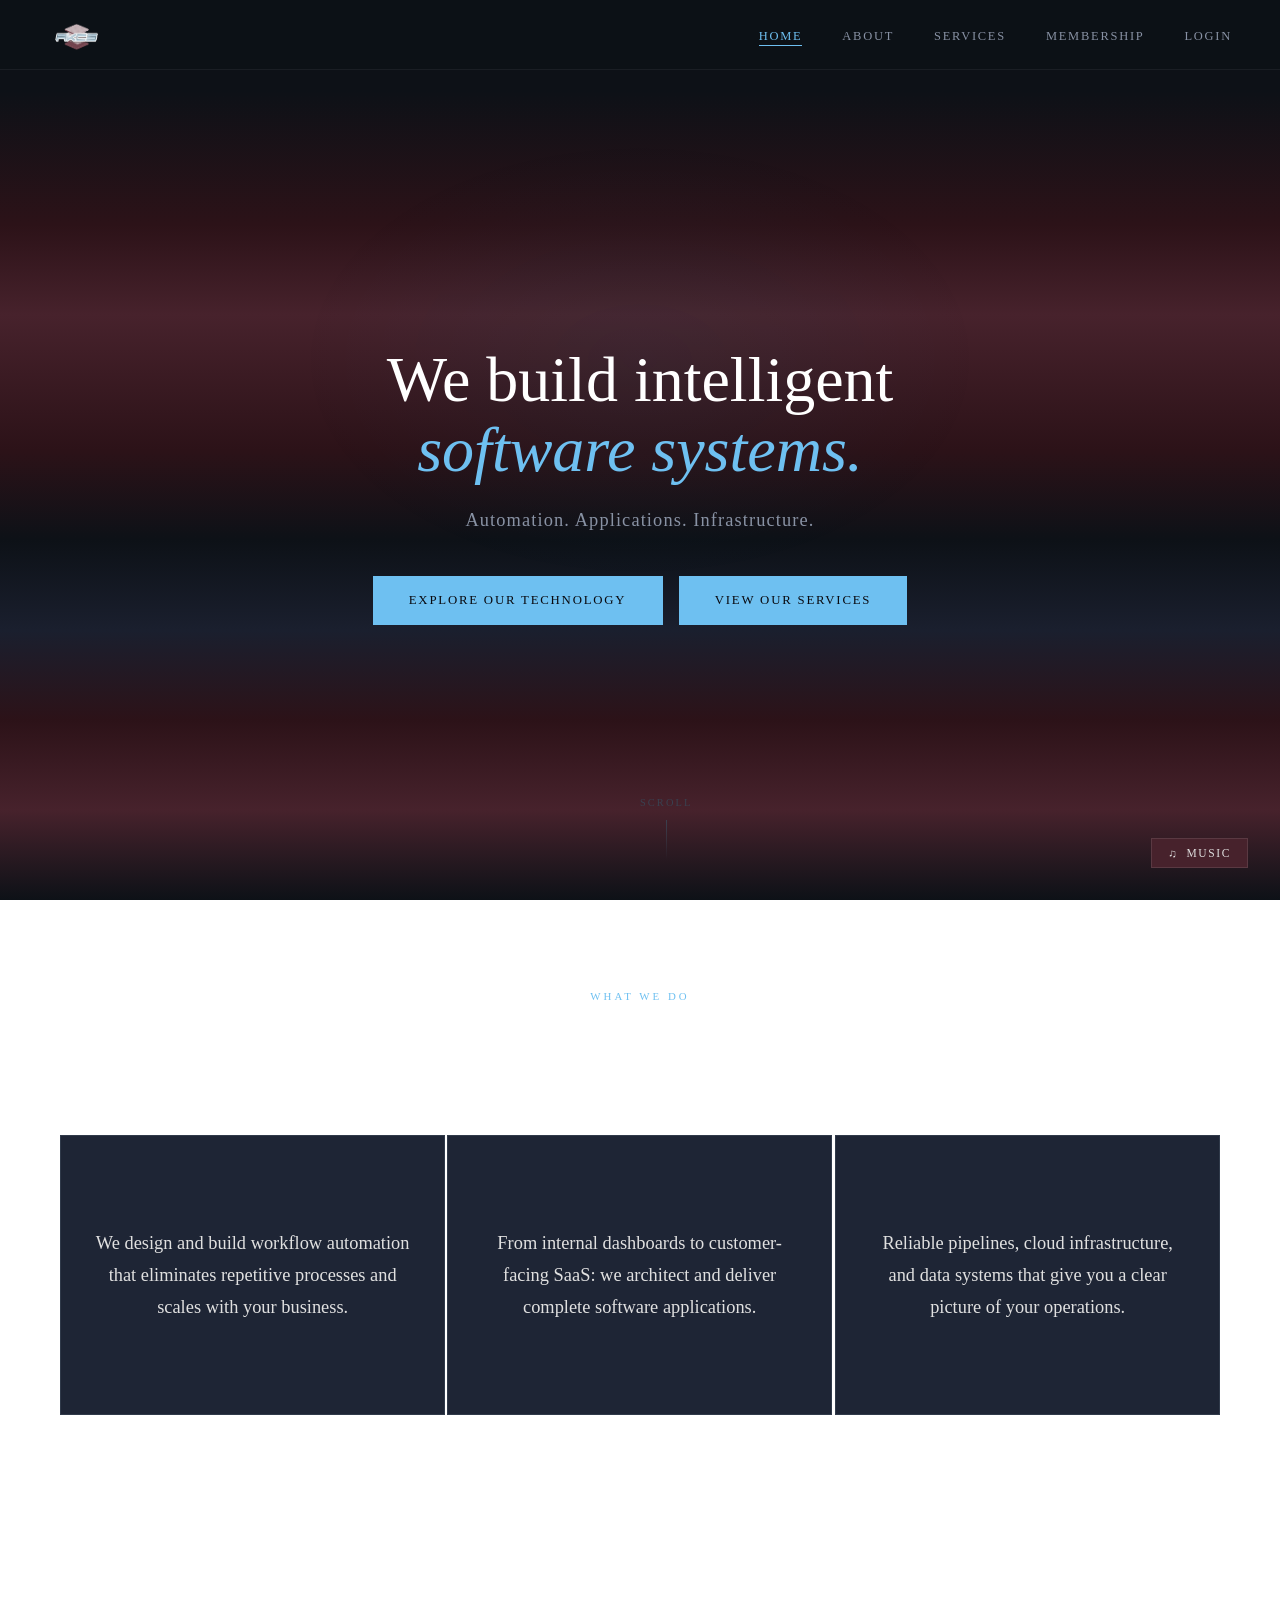
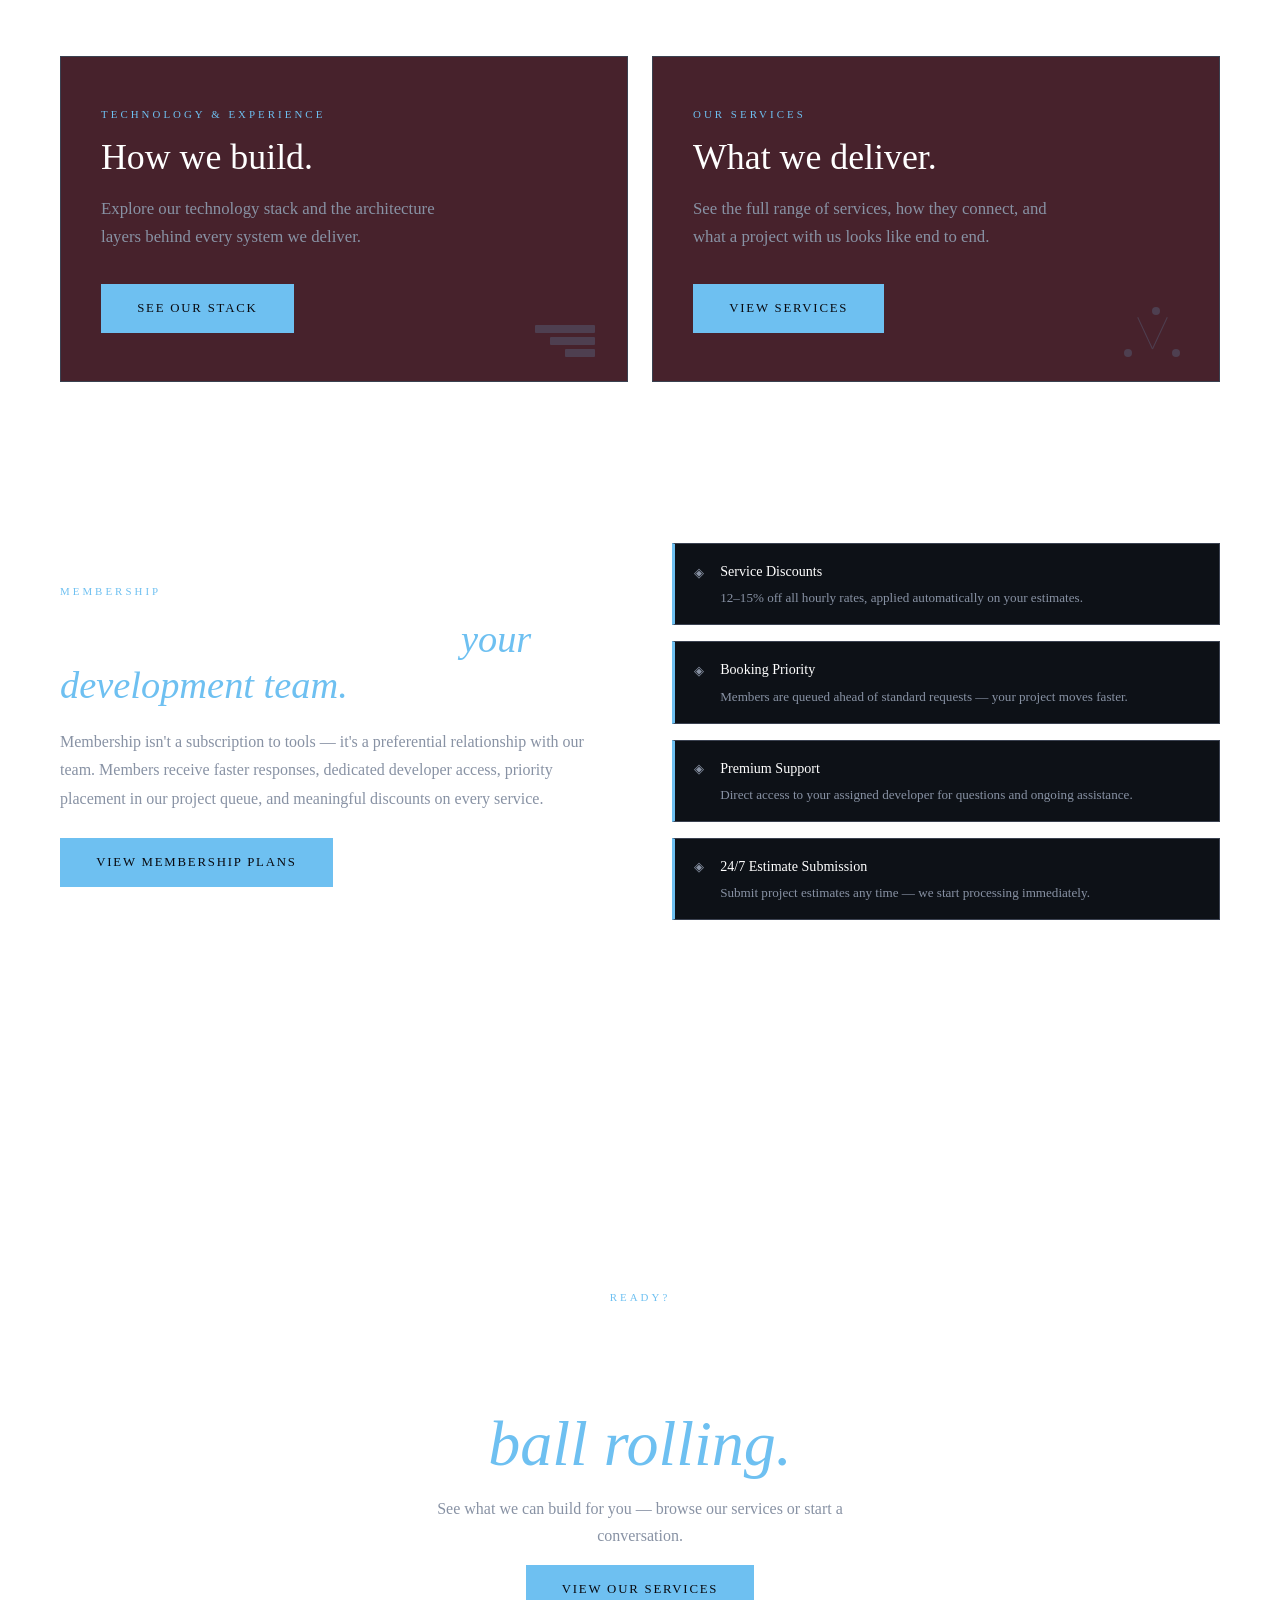
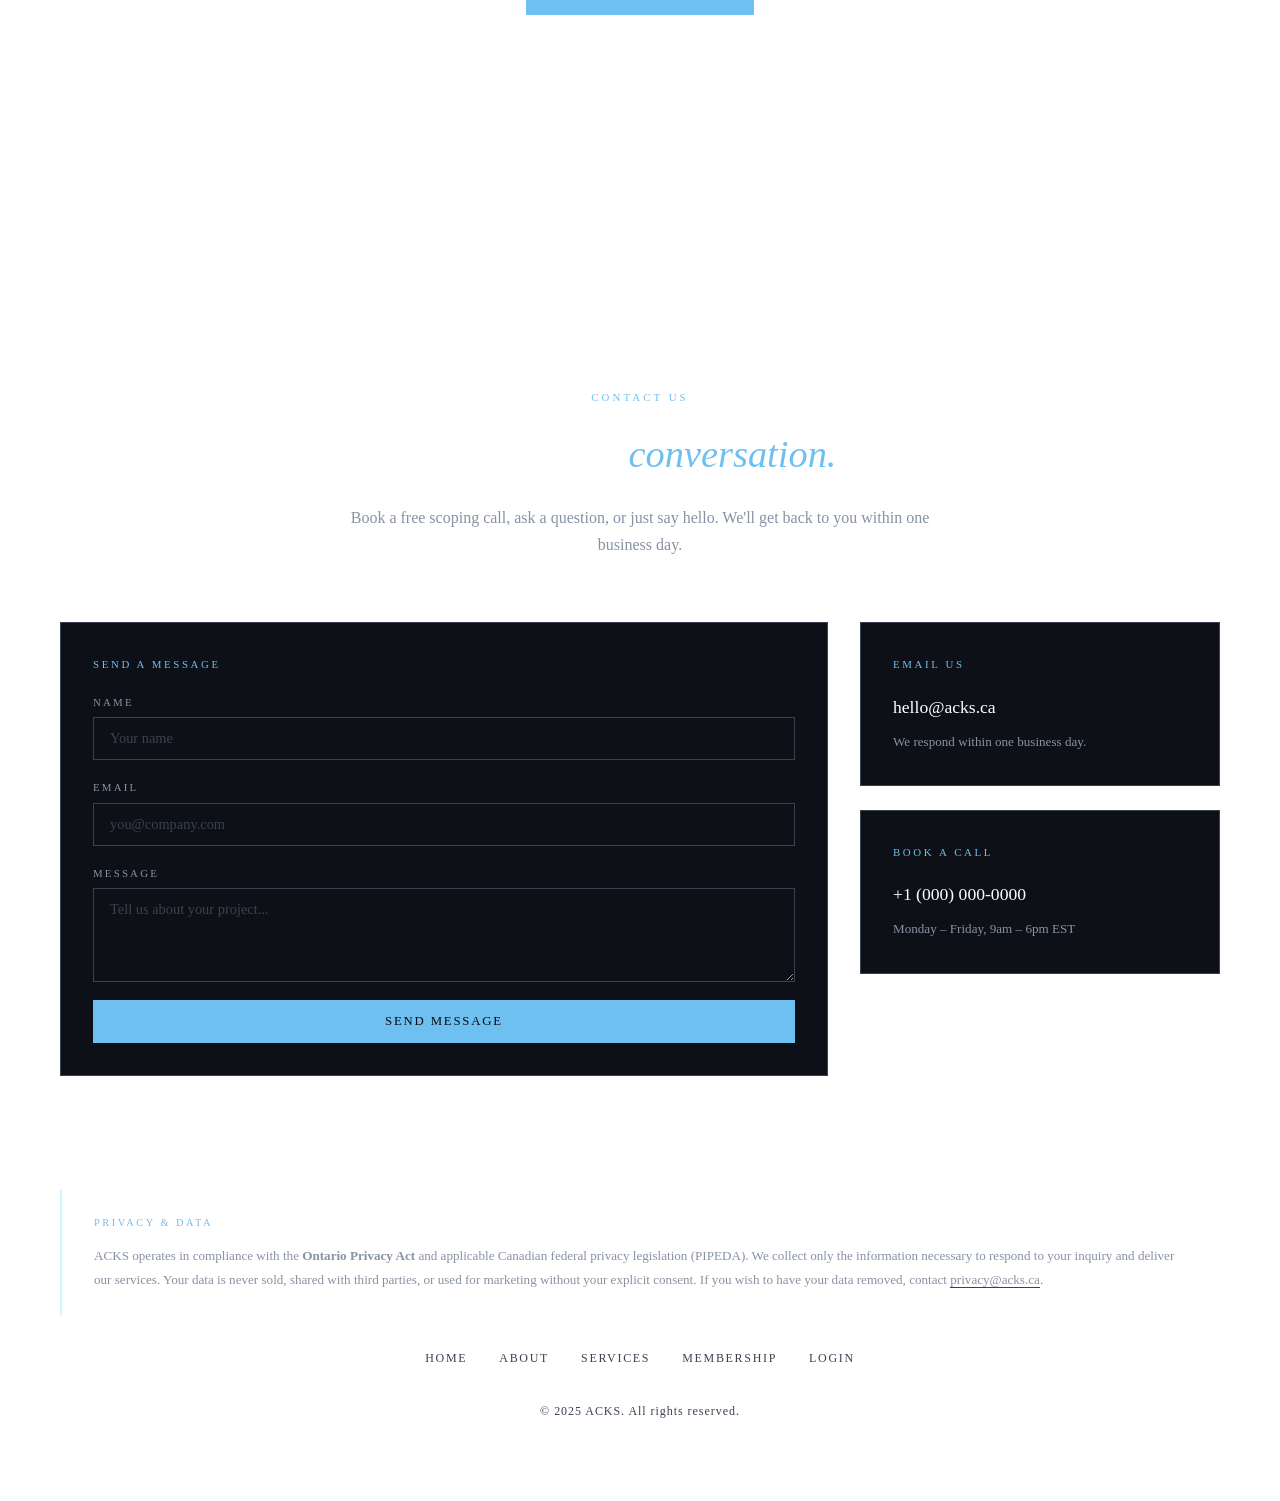
==== index.html @ 3d016848 "Update index.html" ====
<!DOCTYPE html>
<html lang="en">
<head>
  <meta charset="UTF-8" />
  <meta name="viewport" content="width=device-width, initial-scale=1.0" />
  <title>ACKS — Intelligent Software Systems</title>
  <link rel="stylesheet" href="css/main.css" />
  <link rel="stylesheet" href="css/animation.css" />
  <link rel="stylesheet" href="css/responsive.css" />
  <style>
  body.page-home {
    background: 
      linear-gradient(180deg, 
        #0d1117 0%, 
        #0d1117 10%,
        #2c1218 25%,
        #47222c 35%,
        #2c1218 50%,
        #0d1117 60%,
        #1a1f2e 70%,
        #2c1218 80%,
        #47222c 90%,
        #0d1117 100%
      );
    background-attachment: fixed;
  }

  body.page-home #hero,
  body.page-home #value-statement,
  body.page-home #gateway,
  body.page-home #membership-home,
  body.page-home #lastPanel,
  body.page-home footer#contact {
    background: transparent !important;
  }
</style>
</head>
<body class="page-home">

  <nav id="navbar">
    <a href="index.html" class="nav-logo">
      <img src="akcslogo.png" alt="ACKS logo" class="nav-logo-img" />
    </a>
    <ul class="nav-links">
      <li><a href="index.html" class="active">Home</a></li>
      <li><a href="about.html">About</a></li>
      <li><a href="services.html">Services</a></li>
      <li><a href="membership.html">Membership</a></li>
      <li><a href="login.html">Login</a></li>
    </ul>
    <button class="nav-toggle" aria-label="Toggle navigation">
      <span></span><span></span><span></span>
    </button>
  </nav>

  <!-- SCROLL NAV -->
  <nav id="scroll-nav" aria-hidden="true">
    <div class="snav-line"><div class="snav-progress"></div></div>
    <div class="snav-node" data-idx="0"><div class="snav-glow"></div><div class="snav-circle"></div></div>
    <div class="snav-node" data-idx="1"><div class="snav-glow"></div><div class="snav-circle"></div></div>
    <div class="snav-node" data-idx="2"><div class="snav-glow"></div><div class="snav-circle"></div></div>
    <div class="snav-node" data-idx="3"><div class="snav-glow"></div><div class="snav-circle"></div></div>
  </nav>

  <!-- HERO -->
  <section id="hero">
    <div class="hero-content">
      <h1>We build intelligent<br><span class="highlight">software systems.</span></h1>
      <p class="hero-sub">Automation. Applications. Infrastructure.</p>
      <div class="hero-buttons">
        <a href="about.html" class="btn">Explore Our Technology</a>
        <a href="services.html" class="btn btn-outline">View Our Services</a>
      </div>
    </div>

    <div class="scroll-cue" aria-hidden="true">
      <span>Scroll</span>
      <div class="scroll-cue-line"></div>
    </div>
  </section>

  <!-- VALUE STATEMENT (flip cards) -->
  <section id="value-statement">
    <div class="section-header fade-in">
      <span class="section-label">What We Do</span>
      <h2>End-to-end systems, built to last.</h2>
    </div>
    <div class="value-grid">

      <div class="value-block fade-in delay-1 flip-card">
        <div class="flip-inner">
          <div class="flip-front">
            <div class="value-icon" aria-hidden="true">
              <svg viewBox="0 0 40 40" fill="none" xmlns="http://www.w3.org/2000/svg">
                <circle cx="20" cy="20" r="6" stroke="currentColor" stroke-width="1.5"/>
                <path d="M20 4v4M20 32v4M4 20h4M32 20h4M7.5 7.5l2.8 2.8M29.7 29.7l2.8 2.8M7.5 32.5l2.8-2.8M29.7 10.3l2.8-2.8" stroke="currentColor" stroke-width="1.5" stroke-linecap="round"/>
              </svg>
            </div>
            <h3>Automation Systems</h3>
          </div>
          <div class="flip-back">
            <p>We design and build workflow automation that eliminates repetitive processes and scales with your business.</p>
          </div>
        </div>
      </div>

      <div class="value-block fade-in delay-2 flip-card">
        <div class="flip-inner">
          <div class="flip-front">
            <div class="value-icon" aria-hidden="true">
              <svg viewBox="0 0 40 40" fill="none" xmlns="http://www.w3.org/2000/svg">
                <rect x="6" y="26" width="28" height="6" rx="1" stroke="currentColor" stroke-width="1.5"/>
                <rect x="6" y="17" width="28" height="6" rx="1" stroke="currentColor" stroke-width="1.5"/>
                <rect x="6" y="8"  width="28" height="6" rx="1" stroke="currentColor" stroke-width="1.5"/>
              </svg>
            </div>
            <h3>Full-Stack Applications</h3>
          </div>
          <div class="flip-back">
            <p>From internal dashboards to customer-facing SaaS: we architect and deliver complete software applications.</p>
          </div>
        </div>
      </div>

      <div class="value-block fade-in delay-3 flip-card">
        <div class="flip-inner">
          <div class="flip-front">
            <div class="value-icon" aria-hidden="true">
              <svg viewBox="0 0 40 40" fill="none" xmlns="http://www.w3.org/2000/svg">
                <ellipse cx="20" cy="12" rx="12" ry="4" stroke="currentColor" stroke-width="1.5"/>
                <path d="M8 12v8c0 2.2 5.4 4 12 4s12-1.8 12-4v-8" stroke="currentColor" stroke-width="1.5"/>
                <path d="M8 20v8c0 2.2 5.4 4 12 4s12-1.8 12-4v-8" stroke="currentColor" stroke-width="1.5"/>
              </svg>
            </div>
            <h3>Data &amp; Infrastructure</h3>
          </div>
          <div class="flip-back">
            <p>Reliable pipelines, cloud infrastructure, and data systems that give you a clear picture of your operations.</p>
          </div>
        </div>
      </div>

    </div>
  </section>

  <!-- GATEWAY -->
  <section id="gateway">
    <div class="gateway-grid">
      <div class="gateway-card fade-in delay-1">
        <span class="section-label">Technology &amp; Experience</span>
        <h2>How we build.</h2>
        <p>Explore our technology stack and the architecture layers behind every system we deliver.</p>
        <a href="about.html" class="btn">See Our Stack</a>
        <div class="gateway-graphic" aria-hidden="true">
          <div class="graphic-tower">
            <div class="tower-layer"></div><div class="tower-layer"></div><div class="tower-layer"></div>
          </div>
        </div>
      </div>
      <div class="gateway-card fade-in delay-2">
        <span class="section-label">Our Services</span>
        <h2>What we deliver.</h2>
        <p>See the full range of services, how they connect, and what a project with us looks like end to end.</p>
        <a href="services.html" class="btn">View Services</a>
        <div class="gateway-graphic" aria-hidden="true">
          <div class="graphic-nodes">
            <div class="node-dot"></div><div class="node-dot"></div><div class="node-dot"></div>
            <div class="node-line"></div><div class="node-line"></div>
          </div>
        </div>
      </div>
    </div>
  </section>

  <!-- MEMBERSHIP INTRO — what membership means -->
  <section id="membership-home">
    <div class="membership-home-inner">
      <div class="membership-home-text fade-in">
        <span class="section-label">Membership</span>
        <h2>A better relationship with <span class="highlight">your development team.</span></h2>
        <p>Membership isn't a subscription to tools — it's a preferential relationship with our team. Members receive faster responses, dedicated developer access, priority placement in our project queue, and meaningful discounts on every service.</p>
        <a href="membership.html" class="btn" style="margin-top:0.5rem">View Membership Plans</a>
      </div>
      <div class="membership-home-benefits fade-in delay-2">
        <div class="membership-benefit-row">
          <span class="mbr-icon">◈</span>
          <div><strong>Service Discounts</strong><span>12–15% off all hourly rates, applied automatically on your estimates.</span></div>
        </div>
        <div class="membership-benefit-row">
          <span class="mbr-icon">◈</span>
          <div><strong>Booking Priority</strong><span>Members are queued ahead of standard requests — your project moves faster.</span></div>
        </div>
        <div class="membership-benefit-row">
          <span class="mbr-icon">◈</span>
          <div><strong>Premium Support</strong><span>Direct access to your assigned developer for questions and ongoing assistance.</span></div>
        </div>
        <div class="membership-benefit-row">
          <span class="mbr-icon">◈</span>
          <div><strong>24/7 Estimate Submission</strong><span>Submit project estimates any time — we start processing immediately.</span></div>
        </div>
      </div>
    </div>
  </section>

  <!-- LAST PANEL -->
  <section id="lastPanel">
    <div class="last">
      <div class="last-text fade-in">
        <span class="section-label">Ready?</span>
        <h2>Time to get the<br><span class="highlight">ball rolling.</span></h2>
        <p>See what we can build for you — browse our services or start a conversation.</p>
        <a href="services.html" class="btn">View Our Services</a>
      </div>
    </div>
  </section>

  <!-- CONTACT FOOTER -->
  <footer id="contact">
    <div class="contact-inner">
      <div class="contact-header fade-in">
        <span class="section-label">Contact Us</span>
        <h2>Let's start a <span class="highlight">conversation.</span></h2>
        <p>Book a free scoping call, ask a question, or just say hello. We'll get back to you within one business day.</p>
      </div>
      <div class="contact-grid">
        <div class="contact-card beam-card fade-in delay-1">
          <span class="contact-card-label">Send a Message</span>
          <div class="form-group"><label>Name</label><input type="text" placeholder="Your name" /></div>
          <div class="form-group"><label>Email</label><input type="email" placeholder="you@company.com" /></div>
          <div class="form-group"><label>Message</label><textarea rows="4" placeholder="Tell us about your project..."></textarea></div>
          <button class="btn" style="width:100%">Send Message</button>
        </div>
        <div class="contact-info-col">
          <div class="contact-card beam-card fade-in delay-2">
            <span class="contact-card-label">Email Us</span>
            <a href="mailto:hello@acks.ca" class="contact-link">hello@acks.ca</a>
            <p class="contact-note">We respond within one business day.</p>
          </div>
          <div class="contact-card beam-card fade-in delay-3">
            <span class="contact-card-label">Book a Call</span>
            <a href="tel:+1-000-000-0000" class="contact-link">+1 (000) 000-0000</a>
            <p class="contact-note">Monday – Friday, 9am – 6pm EST</p>
          </div>
        </div>
      </div>
      <div class="footer-bottom fade-in">
        <div class="footer-privacy">
          <span class="privacy-label">Privacy &amp; Data</span>
          <p>ACKS operates in compliance with the <strong>Ontario Privacy Act</strong> and applicable Canadian federal privacy legislation (PIPEDA). We collect only the information necessary to respond to your inquiry and deliver our services. Your data is never sold, shared with third parties, or used for marketing without your explicit consent. If you wish to have your data removed, contact <a href="mailto:privacy@acks.ca">privacy@acks.ca</a>.</p>
        </div>
        <div class="footer-links">
          <a href="index.html">Home</a><a href="about.html">About</a>
          <a href="services.html">Services</a><a href="membership.html">Membership</a><a href="login.html">Login</a>
        </div>
        <p class="footer-copy">© 2025 ACKS. All rights reserved.</p>
      </div>
    </div>
  </footer>

  <!-- MUSIC WIDGET -->
  <div id="music-widget">
    <button id="music-toggle" aria-label="Toggle music player">
      <span id="music-icon">♫</span>
      <span id="music-label">Music</span>
    </button>
    <div id="spotify-embed">
      <iframe src="https://open.spotify.com/embed/playlist/1i5lGbRIWZSFJT9s9025i8?utm_source=generator&theme=0"
        width="300" height="152" frameborder="0"
        allow="autoplay; clipboard-write; encrypted-media; fullscreen; picture-in-picture"
        loading="lazy"></iframe>
    </div>
  </div>

  <!-- SCROLL BALL -->
  <div id="scroll-ball" aria-hidden="true">
    <div class="ball-core"></div>
    <div class="ball-shine"></div>
  </div>

  <script src="js/main.js"></script>
</body>
</html>
---- css/main.css ----
/* ═══════════════════════════════════════════════════
   main.css
════════════════════════════════════════════════════ */
:root {
  --black:       #09090f;
  --navy:        #0d1117;
  --navy-light:  #47222c;
  --navy-mid:    #1e2535;
  --wine:        #47222c;
  --wine-deep:   #2c1218;
  --wine-bright: #7a3040;
  --cyan:        #42a5e1;
  --cyan-bright: #6ec0f1;
  --cyan-dim:    rgba(0,212,255,0.10);
  --white:       #ffffff;
  --grey-light:  #e0e0e0;
  --grey-mid:    #8892a4;
  --grey-dark:   #3a4150;
  --line:        rgba(255,255,255,0.06);
  --color-bg:       var(--navy);
  --color-bg-alt:   var(--navy-light);
  --color-text:     var(--grey-light);
  --color-muted:    var(--grey-mid);
  --color-accent:   var(--cyan);
  --color-border:   var(--grey-dark);
  --color-nav-bg:   rgba(13,17,23,0.94);
  --font-main:  Georgia,'Times New Roman',serif;
  --font-mono:  'Courier New',Courier,monospace;
  --section-pad:5rem 2rem;
  --max-width:  1160px;
  --nav-height: 70px;
}
.page-home     { --color-bg:var(--navy);  --color-bg-alt:var(--navy-light); }
.page-about    { --color-bg:var(--black); --color-bg-alt:var(--navy); }
.page-services { --color-bg:var(--navy);  --color-bg-alt:var(--black); }
.page-login    { --color-bg:#0d1117; }

/* ── RESET ── */
*,*::before,*::after{margin:0;padding:0;box-sizing:border-box}
html{scroll-behavior:smooth;font-size:16px}
body{background-color:var(--color-bg);color:var(--color-text);font-family:var(--font-main);line-height:1.7;overflow-x:hidden;-webkit-font-smoothing:antialiased}
img{max-width:100%;display:block}
a{color:var(--color-accent);text-decoration:none;transition:color .2s}
a:hover{color:var(--white)}
ul{list-style:none}

/* ── NAV ── */
#navbar{position:fixed;top:0;left:0;right:0;z-index:1000;height:var(--nav-height);display:flex;align-items:center;justify-content:space-between;padding:0 3rem;background:var(--color-nav-bg);border-bottom:1px solid var(--line);backdrop-filter:blur(14px);-webkit-backdrop-filter:blur(14px)}
.nav-logo{font-size:1rem;letter-spacing:.08em;color:var(--white);text-transform:uppercase}
.nav-logo:hover{color:var(--cyan-bright)}
.nav-logo-img{height:56px;max-height:56px;width:auto;display:block}
.nav-links{display:flex;gap:2.5rem;list-style:none}
.nav-links a{font-size:.78rem;letter-spacing:.14em;text-transform:uppercase;color:var(--grey-mid);transition:color .2s}
.nav-links a:hover,.nav-links a.active{color:var(--white)}
.nav-links a.active{border-bottom:1px solid var(--cyan-bright);padding-bottom:2px;color:var(--cyan-bright)}
.nav-toggle{display:none;flex-direction:column;gap:5px;background:none;border:none;cursor:pointer;padding:4px}
.nav-toggle span{display:block;width:22px;height:1.5px;background:var(--white);transition:transform .3s,opacity .3s}

/* ── UTILITIES ── */
section{width:100%;padding:var(--section-pad)}
.section-label{display:inline-block;font-size:.68rem;letter-spacing:.28em;text-transform:uppercase;color:var(--cyan-bright);margin-bottom:1rem}
.section-header{text-align:center;max-width:700px;margin:0 auto 4rem}
.section-header h2{font-size:clamp(2rem,3.2vw,2.8rem);font-weight:normal;color:var(--white);line-height:1.2;margin-bottom:1rem}
.section-header p{color:var(--grey-mid);font-size:1.1rem;line-height:1.8}
.highlight{font-style:italic;color:var(--cyan-bright)}

/* ── BUTTONS ── */
.btn{display:inline-block;padding:.8rem 2.2rem;background:var(--cyan-bright);border:1px solid var(--cyan-bright);color:var(--black);font-family:var(--font-main);font-size:.8rem;letter-spacing:.14em;text-transform:uppercase;cursor:pointer;transition:background .2s,color .2s,transform .2s,box-shadow .2s}
.btn:hover{background:transparent;color:var(--cyan-bright);transform:translateY(-2px);box-shadow:0 6px 20px rgba(0,212,255,.18)}

/* ── SECTION GLOW ── */
.section-glow-visible{background-image:radial-gradient(ellipse 80% 40% at 50% 100%,rgba(0,212,255,.04) 0%,transparent 70%) !important;transition:background-image 1.2s ease}
#value-statement,#gateway,#combined-services,#packages-section,#testimonials,
#process-section,#tools-section,#about-cta,#sme-callout,#services-deck-section,
#about-sme-banner{position:relative}

/* ── PAGE HEADERS ── */
#about-hero,#services-hero{min-height:52vh;display:flex;align-items:center;justify-content:center;text-align:center;padding:calc(var(--nav-height) + 5rem) 2rem 5rem;background:var(--color-bg);border-bottom:1px solid var(--line);position:relative;overflow:hidden}
.page-about #about-hero{background:radial-gradient(ellipse 80% 60% at 20% 50%,rgba(0,212,255,.06) 0%,transparent 60%),radial-gradient(ellipse 60% 80% at 80% 30%,rgba(124,92,191,.07) 0%,transparent 60%),var(--black)}
.page-services #services-hero{background:radial-gradient(ellipse 70% 60% at 30% 50%,rgba(0,212,255,.05) 0%,transparent 60%),radial-gradient(ellipse 50% 80% at 75% 30%,rgba(124,92,191,.06) 0%,transparent 60%),var(--navy)}
.page-header-content{max-width:800px;width:100%;position:relative;z-index:1}
.page-header-content h1{font-size:clamp(2.8rem,5.5vw,4.8rem);font-weight:normal;line-height:1.1;color:var(--white);margin-bottom:1.2rem;cursor:default}
.page-header-content .hero-sub{font-size:1.1rem;color:var(--grey-mid);max-width:640px;margin:0 auto}
.header-glow-overlay{position:absolute;inset:0;background:radial-gradient(ellipse 60% 50% at 50% 50%,rgba(0,212,255,.07) 0%,transparent 70%);opacity:0;pointer-events:none;z-index:0;transition:opacity 1.2s ease}
.header-glow-overlay.header-glow-active{opacity:1}
#hero h1:hover,#about-hero h1:hover,#services-hero h1:hover{text-shadow:0 0 80px rgba(0,212,255,.12);transition:text-shadow .8s ease}

/* ── HOME HERO ── */
#hero{min-height:100vh;display:flex;flex-direction:column;align-items:center;justify-content:center;text-align:center;padding-top:calc(var(--nav-height) + 4rem);padding-bottom:4rem;padding-left:2rem;padding-right:2rem;position:relative;background:var(--color-bg);overflow:hidden}
#hero::before{content:'';position:absolute;top:40%;left:50%;transform:translate(-50%,-50%);width:700px;height:450px;background:radial-gradient(ellipse,rgba(0,212,255,.04) 0%,transparent 70%);pointer-events:none}
#ball-container{will-change:transform;pointer-events:none}
#ball-css{position:relative;width:80px;height:80px}
.ball-core{position:absolute;inset:0;border-radius:50%;background:radial-gradient(circle at 35% 35%,#1a3a5c 0%,#0a1628 50%,#040810 100%);box-shadow:0 0 0 1px rgba(181,204,218,.3),0 0 20px rgba(181,204,218,.1)}
.ball-shine{position:absolute;top:14%;left:18%;width:32%;height:22%;border-radius:50%;background:radial-gradient(ellipse,rgba(255,255,255,.22),transparent);transform:rotate(-30deg)}
.ball-ring{display:none !important}
@keyframes ballRestGlow{0%,100%{box-shadow:0 0 0 1px rgba(0,212,255,.4),0 0 28px rgba(0,212,255,.25),0 0 60px rgba(0,212,255,.1)}50%{box-shadow:0 0 0 2px rgba(0,212,255,.65),0 0 50px rgba(0,212,255,.4),0 0 100px rgba(0,212,255,.15)}}
.ball-glow-active{animation:ballRestGlow 2s ease-in-out infinite !important}
.hero-content{max-width:860px;width:100%;position:relative;z-index:1;cursor:default}
.hero-content h1{font-size:clamp(2.2rem,5vw,4rem);font-weight:normal;line-height:1.1;color:var(--white);white-space:nowrap;margin-bottom:1.2rem;text-align:center}.hero-sub{font-size:1.15rem;color:var(--grey-mid);letter-spacing:.06em;margin-bottom:2.5rem}
.hero-buttons{display:flex;gap:1rem;justify-content:center;flex-wrap:wrap}
.scroll-cue{position:absolute;bottom:2.5rem;left:50%;transform:translateX(-50%);display:flex;flex-direction:column;align-items:center;gap:.5rem;color:var(--grey-dark);font-size:.65rem;letter-spacing:.2em;text-transform:uppercase}
.scroll-cue-line{width:1px;height:40px;background:linear-gradient(to bottom,var(--grey-dark),transparent)}

/* ── VALUE STATEMENT ── */
#value-statement{background:var(--color-bg-alt);border-top:1px solid var(--line);border-bottom:1px solid var(--line);padding-bottom:10rem}
.value-grid{display:grid;grid-template-columns:repeat(3,1fr);gap:2px;max-width:var(--max-width);margin:0 auto}
.flip-card{perspective:1000px;background:transparent !important;border:none !important;padding:0 !important}
.flip-inner{position:relative;width:100%;height:280px;transform-style:preserve-3d;transition:transform .7s cubic-bezier(.4,0,.2,1)}
.flip-card.flipped .flip-inner{transform:rotateY(180deg)}
.flip-front,.flip-back{position:absolute;inset:0;backface-visibility:hidden;-webkit-backface-visibility:hidden;display:flex;flex-direction:column;align-items:center;justify-content:center;padding:2.5rem 2rem;background:var(--navy);border:1px solid var(--grey-dark)}
.flip-front{gap:2rem}
.flip-back{transform:rotateY(180deg);background:var(--navy-mid);border-color:rgba(181,204,218,.12)}
.flip-back p{font-size:1.15rem;color:var(--grey-light);line-height:1.75;text-align:center}
.flip-front h3{font-size:1.5rem;color:var(--white)}
.value-icon{width:38px;height:38px;color:var(--cyan-bright);opacity:.85}
.value-icon svg{width:100%;height:100%}

/* ── GATEWAY ── */
#gateway{background:var(--color-bg)}
.gateway-grid{display:grid;grid-template-columns:1fr 1fr;gap:1.5rem;max-width:var(--max-width);margin:0 auto}
.gateway-card{position:relative;padding:3rem 2.5rem;background:var(--navy-light);border:1px solid var(--grey-dark);overflow:hidden;transition:border-color .3s,transform .3s}
.gateway-card:hover{border-color:rgba(181,204,218,.25);transform:translateY(-3px)}
.gateway-card .section-label{display:block;margin-bottom:.8rem}
.gateway-card h2{font-size:clamp(1.8rem,2.8vw,2.4rem);font-weight:normal;color:var(--white);line-height:1.2;margin-bottom:1rem}
.gateway-card p{font-size:1.05rem;color:var(--grey-mid);margin-bottom:2rem;max-width:360px}
.gateway-graphic{position:absolute;bottom:1.5rem;right:2rem;opacity:.18}
.graphic-tower{display:flex;flex-direction:column;gap:4px;align-items:flex-end}
.tower-layer{height:8px;background:var(--cyan-bright);border-radius:1px}
.tower-layer:nth-child(1){width:60px}.tower-layer:nth-child(2){width:45px}.tower-layer:nth-child(3){width:30px}
.graphic-nodes{position:relative;width:70px;height:50px}
.node-dot{position:absolute;width:8px;height:8px;border-radius:50%;background:var(--cyan-bright)}
.node-dot:nth-child(1){top:0;left:50%}.node-dot:nth-child(2){bottom:0;left:10%}.node-dot:nth-child(3){bottom:0;right:10%}
.node-line{position:absolute;width:1px;height:35px;background:var(--cyan-bright);bottom:8px;transform-origin:bottom center}
.node-line:nth-child(4){left:50%;transform:rotate(-25deg)}.node-line:nth-child(5){left:50%;transform:rotate(25deg)}

/* ═══════════════════════════════════════════════════
   ABOUT — RED/WINE BANNER
═══════════════════════════════════════════════════ */
#about-sme-banner{
  background:linear-gradient(135deg,var(--wine-deep) 0%,var(--wine) 50%,var(--wine-deep) 100%);
  border-top:1px solid rgba(122,48,64,.4);
  border-bottom:1px solid rgba(122,48,64,.4);
  padding:3.5rem 2rem;
}
.about-banner-inner{
  max-width:var(--max-width);margin:0 auto;
  display:grid;grid-template-columns:repeat(3,1fr);gap:0;
}
.about-banner-block{
  padding:1.5rem 2.2rem;
  border-right:1px solid rgba(255,255,255,.07);
  display:flex;flex-direction:column;gap:.7rem;
}
.about-banner-block:last-child{border-right:none}
.banner-label{
  display:inline-block;font-size:.65rem;letter-spacing:.28em;
  text-transform:uppercase;color:rgba(255,200,180,.7);margin-bottom:.2rem;
}
.about-banner-block h4{
  font-size:1.1rem;font-weight:normal;color:var(--white);line-height:1.3;
}
.about-banner-block p{
  font-size:.88rem;color:rgba(230,200,200,.72);line-height:1.8;
}

/* ═══════════════════════════════════════════════════
   ABOUT — STACK (left sidebar tower)
═══════════════════════════════════════════════════ */
#stack-section{
  background:radial-gradient(ellipse 90% 40% at 10% 20%,rgba(0,212,255,.04) 0%,transparent 55%),
             radial-gradient(ellipse 60% 60% at 90% 70%,rgba(124,92,191,.05) 0%,transparent 60%),
             var(--color-bg);
  padding-top:5rem;padding-bottom:5rem;padding-left:0;padding-right:2rem;
}
.stack-layout{
  display:grid;
  grid-template-columns:180px 1fr;
  gap:4rem;
  max-width:var(--max-width);
  margin:0 auto;
  align-items:start;
}
.tower-visual{
  position:sticky;
  top:calc(var(--nav-height) + 1.5rem);
  padding-left:0; /* flush to page edge */
}
.tower-heading{font-size:.68rem;letter-spacing:.25em;text-transform:uppercase;color:var(--grey-mid);margin-bottom:1rem;display:block;padding-left:.6rem}
.tower-track{display:flex;flex-direction:column;gap:3px}
.tower-block{
  position:relative;overflow:hidden;
  padding:.85rem 1rem .85rem .6rem;
  background:var(--navy-light);
  border:1px solid var(--grey-dark);
  border-left:3px solid transparent;
  border-right:none; /* flush right edge meets content */
  transition:border-color .3s,background .3s;
  cursor:pointer;
}
.tower-block.active{border-left-color:var(--cyan-bright);background:var(--navy-mid)}
.tower-block::before{content:'';position:absolute;inset:0;background:linear-gradient(90deg,rgba(0,212,255,.08) 0%,transparent 100%);transform:scaleX(0);transform-origin:left center;transition:transform .4s ease}
.tower-block.active::before{transform:scaleX(1)}
.tower-label{font-size:.75rem;letter-spacing:.08em;text-transform:uppercase;color:var(--grey-mid);transition:color .3s;display:block}
.tower-block.active .tower-label{color:var(--cyan-bright)}

.layer-panels{display:flex;flex-direction:column;gap:0}
.stack-layer{min-height:85vh;display:flex;align-items:center;padding:4rem 0;border-bottom:1px solid var(--line)}
.layer-content{max-width:100%;width:100%}
.layer-number{display:block;font-size:.68rem;letter-spacing:.3em;color:var(--grey-dark);margin-bottom:.8rem}
.layer-content h3{font-size:clamp(2.2rem,3.5vw,3.2rem);font-weight:normal;color:var(--white);line-height:1.15;margin-bottom:1.4rem}
.layer-keywords{display:flex;flex-wrap:wrap;gap:.5rem;margin-bottom:1.8rem}
.layer-keywords span{font-size:.75rem;letter-spacing:.08em;padding:.35rem .9rem;border:1px solid var(--grey-dark);color:var(--grey-mid);text-transform:uppercase;transition:border-color .2s,color .2s;cursor:default}
.layer-keywords span:hover{border-color:var(--cyan-bright);color:var(--cyan-bright)}
.layer-description{font-size:1.1rem;color:var(--grey-mid);line-height:1.8;margin-bottom:1.8rem}
.layer-details{display:flex;flex-direction:column;gap:.6rem}
.layer-details li{font-size:1rem;color:var(--grey-light);padding-left:1.4rem;position:relative}
.layer-details li::before{content:'—';position:absolute;left:0;color:var(--cyan-bright);font-size:.8rem}

/* ── TOOLS ── */
#tools-section{background:radial-gradient(ellipse 70% 50% at 80% 50%,rgba(0,212,255,.04) 0%,transparent 60%),var(--color-bg);border-top:1px solid var(--line)}
.tools-grid{display:grid;grid-template-columns:repeat(4,1fr);gap:1px;background:var(--line);max-width:var(--max-width);margin:0 auto;border:1px solid var(--line)}
.tool-item{background:var(--navy);padding:1.5rem 1.2rem;text-align:center;display:flex;flex-direction:column;align-items:center;gap:.5rem;transition:background .2s}
.tool-item:hover{background:var(--navy-mid)}
.tool-name{font-size:.9rem;color:var(--white);letter-spacing:.03em}
.tool-tag{font-size:.65rem;letter-spacing:.12em;text-transform:uppercase;color:var(--grey-dark)}
.tools-note{max-width:var(--max-width);margin:2rem auto 0;font-size:.9rem;color:var(--grey-mid);text-align:center;line-height:1.7;padding:1.2rem 2rem;border:1px solid var(--line);background:var(--navy-mid)}

/* ── ABOUT CTA ── */
#about-cta{background:var(--navy-light);border-top:1px solid var(--line);text-align:center}
.cta-content{max-width:540px;margin:0 auto}
.cta-content h2{font-size:clamp(2rem,3vw,2.8rem);font-weight:normal;color:var(--white);line-height:1.2;margin-bottom:1rem}
.cta-content p{color:var(--grey-mid);margin-bottom:2rem;font-size:1.05rem}

/* ── SME CALLOUT (services) ── */
#sme-callout{background:var(--navy-mid);border-bottom:1px solid var(--line);padding:2.5rem 2rem}
.sme-inner{max-width:var(--max-width);margin:0 auto;display:grid;grid-template-columns:repeat(3,1fr);gap:2rem}
.sme-block{text-align:center;padding:1rem}
.sme-block .section-label{display:block;margin-bottom:.6rem}
.sme-block h4{font-size:1.1rem;font-weight:normal;color:var(--white);margin-bottom:.5rem}
.sme-block p{font-size:.98rem;color:var(--grey-mid);line-height:1.75}

/* ── PROCESS ── */
#process-section{background:var(--color-bg);border-bottom:1px solid var(--line)}
.process-steps{display:grid;grid-template-columns:repeat(3,1fr);gap:0;max-width:var(--max-width);margin:0 auto;border:1px solid var(--line)}
.process-step{padding:2.5rem 2rem;border-right:1px solid var(--line);position:relative}
.process-step:last-child{border-right:none}
.step-number{font-size:2.5rem;color:rgba(0,212,255,.10);letter-spacing:-.04em;display:block;margin-bottom:.8rem;font-weight:normal}
.process-step h4{font-size:1.15rem;font-weight:normal;color:var(--white);margin-bottom:.6rem}
.process-step p{font-size:.98rem;color:var(--grey-mid);line-height:1.8}
.process-arrow{position:absolute;right:-1px;top:50%;transform:translateY(-50%);width:1px;height:40%;background:linear-gradient(to bottom,transparent,var(--cyan-bright),transparent);opacity:.25}

/* ═══════════════════════════════════════════════════
   SERVICES — 2-column layout
   Left: vertical service list  |  Right: sticky estimator
═══════════════════════════════════════════════════ */
#services-deck-section{
  background:var(--color-bg);
  padding:4rem 1rem 5rem 2rem;
  border-bottom:1px solid var(--line);
}
.services-main-layout{
  display:grid;
  grid-template-columns:1fr 400px;
  gap:2rem;
  max-width:1280px;
  margin:0 auto;
  align-items:start;
}

/* ── Service rows ── */
.services-list-col{ display:flex; flex-direction:column; gap:0; }
#service-list{ display:flex; flex-direction:column; gap:0; border-top:1px solid var(--line); }

.service-row{
  border-bottom:1px solid var(--line);
  overflow:hidden;
  transition:background .2s;
  position:relative; /* needed for beam canvas */
}
.service-row-head{
  display:flex;
  align-items:center;
  justify-content:space-between;
  padding:1.6rem 1.4rem;
  cursor:pointer;
  transition:background .2s;
  user-select:none;
}
.service-row-head:hover{ background:rgba(255,255,255,.03); }
.service-row--open .service-row-head{ background:rgba(0,212,255,.05); border-bottom:1px solid rgba(0,212,255,.12); }
.service-row-left{ display:flex; flex-direction:column; gap:.3rem; }
.service-row-name{ font-size:1.05rem; color:var(--white); letter-spacing:.02em; }
.service-row-sub{ font-size:.88rem; color:var(--grey-mid); }
.service-row-right{ display:flex; align-items:center; gap:1.5rem; flex-shrink:0; }
.service-row-rate{
  font-size:.88rem; color:var(--cyan-bright); font-family:var(--font-mono);
  border:1px solid rgba(0,212,255,.25); padding:.25rem .75rem; white-space:nowrap;
}
.service-row-rate-note{
  font-size:.62rem; color:var(--grey-dark); display:block; text-align:right; margin-top:.15rem; letter-spacing:.04em;
}
.service-row-chevron{
  width:22px; height:22px; display:flex; align-items:center; justify-content:center;
  font-size:1.1rem; color:var(--grey-mid); transition:transform .3s, color .2s;
  line-height:1;
}
.service-row--open .service-row-chevron{ color:var(--cyan-bright); }

/* Expand panel */
.service-row-expand{
  max-height:0;
  overflow:hidden;
  transition:max-height .45s cubic-bezier(.22,1,.36,1), padding .3s ease;
  padding:0 1.4rem;
}
.service-row--open .service-row-expand{
  max-height:500px;
  padding:1.4rem 1.4rem 1.8rem;
}
.service-row-desc{ font-size:.95rem; color:var(--grey-mid); line-height:1.8; margin-bottom:1.2rem; }
.service-row-includes{ margin-bottom:1.4rem; }
.service-row-includes-label{
  display:block; font-size:.65rem; letter-spacing:.22em; text-transform:uppercase;
  color:var(--grey-dark); margin-bottom:.7rem;
}
.service-row-includes ul{ display:flex; flex-direction:column; gap:.4rem; }
.service-row-includes li{
  font-size:.9rem; color:var(--grey-light);
  padding-left:1.2rem; position:relative; line-height:1.6;
}
.service-row-includes li::before{ content:'→'; position:absolute; left:0; color:var(--cyan-bright); font-size:.75rem; }
.service-row-footer{ display:flex; align-items:center; gap:1.2rem; flex-wrap:wrap; }
.service-add-btn{
  padding:.65rem 1.5rem;
  background:transparent;
  border:1px solid var(--cyan-bright);
  color:var(--cyan-bright);
  font-family:var(--font-main);
  font-size:.78rem;
  letter-spacing:.12em;
  text-transform:uppercase;
  cursor:pointer;
  transition:background .2s, color .2s;
}
.service-add-btn:hover{ background:rgba(0,212,255,.1); }
.service-add-btn--added{ background:rgba(0,212,255,.12); color:var(--white); border-color:rgba(0,212,255,.5); }
.service-row-more{ font-size:.82rem; color:var(--grey-mid); transition:color .2s; }
.service-row-more:hover{ color:var(--cyan-bright); }

/* ── Right column: sticky cart ── */
.services-calc-col{ position:sticky; top:calc(var(--nav-height) + 1.5rem); }
#cart-panel{
  background:rgba(13,17,23,.97);
  border:1px solid var(--grey-dark);
  padding:2rem 1.8rem;
  display:flex;
  flex-direction:column;
  gap:0;
  max-height:calc(100vh - var(--nav-height) - 3rem);
  overflow-y:auto;
}
#cart-header{display:flex;align-items:center;justify-content:space-between;margin-bottom:1rem}
#cart-header .section-label{margin-bottom:0}
#cart-title{font-size:1.05rem;color:var(--white);font-weight:normal}
#cart-clear{background:none;border:1px solid var(--grey-dark);color:var(--grey-mid);font-size:.7rem;letter-spacing:.1em;text-transform:uppercase;padding:.3rem .7rem;cursor:pointer;transition:color .2s,border-color .2s;font-family:var(--font-main);flex-shrink:0}
#cart-clear:hover{color:var(--white);border-color:var(--white)}
#cart-disclaimer{font-size:.75rem;color:var(--grey-dark);line-height:1.65;padding:.9rem 1rem;background:rgba(0,0,0,.3);border-left:2px solid rgba(0,212,255,.25);margin-bottom:1.5rem}
#cart-items{flex:1;display:flex;flex-direction:column;gap:.8rem}
#cart-empty{font-size:.9rem;color:var(--grey-dark);text-align:center;padding:2.5rem 0;line-height:1.7}
.cart-item{padding:1rem;background:var(--navy-mid);border:1px solid var(--grey-dark)}
.cart-item-top{display:flex;align-items:flex-start;justify-content:space-between;gap:.5rem;margin-bottom:.25rem}
.cart-item-name{font-size:.85rem;color:var(--white);line-height:1.4}
.cart-item-subtotal{font-size:.95rem;color:var(--cyan-bright);white-space:nowrap}
.cart-item-rate{font-size:.68rem;letter-spacing:.1em;color:var(--grey-dark);text-transform:uppercase;margin-bottom:.6rem}
.cart-slider-row{display:flex;align-items:center;gap:.7rem}
.cart-slider{flex:1;-webkit-appearance:none;appearance:none;height:2px;background:var(--grey-dark);outline:none;cursor:pointer}
.cart-slider::-webkit-slider-thumb{-webkit-appearance:none;width:14px;height:14px;border-radius:50%;background:var(--cyan-bright);cursor:pointer;border:none}
.cart-slider::-moz-range-thumb{width:14px;height:14px;border-radius:50%;background:var(--cyan-bright);cursor:pointer;border:none}
.cart-hours-label{font-size:.72rem;color:var(--grey-mid);white-space:nowrap;min-width:44px;text-align:right}
#cart-avg-row{display:flex;align-items:center;justify-content:space-between;padding:.8rem 0;border-top:1px solid var(--grey-dark);margin-top:.5rem}
.cart-avg-label{display:flex;flex-direction:column;gap:.2rem}
.cart-avg-title{font-size:.7rem;letter-spacing:.14em;text-transform:uppercase;color:var(--grey-mid)}
.cart-avg-note{font-size:.62rem;color:var(--grey-dark)}
#cart-avg-value{font-size:1rem;color:var(--cyan-bright);white-space:nowrap}
#cart-total-row{display:flex;align-items:center;justify-content:space-between;padding:1rem 0 .8rem;border-top:1px solid var(--grey-dark);margin-top:.5rem}
#cart-total-label{font-size:.7rem;letter-spacing:.18em;text-transform:uppercase;color:var(--grey-mid)}
#cart-total-value{font-size:1.4rem;color:var(--cyan-bright)}
#cart-cta{padding-top:.8rem;display:flex;flex-direction:column;gap:.7rem}
.cart-login-prompt{display:flex;align-items:center;gap:.5rem;font-size:.8rem;color:var(--grey-mid);justify-content:center;transition:color .2s}
.cart-login-prompt:hover{color:var(--cyan-bright)}
.cart-login-icon{color:var(--cyan-bright)}
.cart-not-sure{font-size:.78rem;color:var(--grey-mid);text-align:center}
.cart-not-sure a{color:var(--grey-mid);border-bottom:1px solid var(--grey-dark);transition:color .2s,border-color .2s}
.cart-not-sure a:hover{color:var(--cyan-bright);border-color:var(--cyan-bright)}
.cart-price-note{font-size:.7rem;color:var(--grey-dark);text-align:center;line-height:1.5;margin-top:.3rem}

/* ── Deck hint ── */
.deck-hint{
  font-size:.75rem;letter-spacing:.16em;text-transform:uppercase;
  color:var(--grey-dark);margin-bottom:1.5rem;
}

/* ═══════════════════════════════════════════════════
   BUNDLES — featured + secondary grid
═══════════════════════════════════════════════════ */
.bundle-featured-wrap{ width:100%; max-width:var(--max-width); margin:0 auto; }
.bundle-featured{
  position:relative; overflow:hidden;
  border:1px solid rgba(0,212,255,.4);
  background:var(--navy-light);
  width:100%;
}
.bundle-featured-badge{
  display:block;
  font-size:.62rem; letter-spacing:.2em; text-transform:uppercase;
  color:var(--black); background:var(--cyan-bright);
  padding:.38rem 1.2rem;
  position:relative; z-index:3;
}
.bundle-featured-inner{
  display:grid; grid-template-columns:1fr 260px; gap:2rem;
  padding:2rem 2.5rem 2.5rem;
  position:relative; z-index:3;
}
.bundle-featured-left h3{
  font-size:clamp(1.5rem,2.5vw,2rem); font-weight:normal; color:var(--white);
  margin:1rem 0; line-height:1.2;
}
.bundle-featured-left p{ font-size:.95rem; color:var(--grey-mid); line-height:1.8; margin-bottom:1.2rem; }
.bundle-combos{ display:flex; align-items:center; flex-wrap:wrap; gap:.4rem; }
.combo-tag{
  font-size:.68rem; letter-spacing:.1em; text-transform:uppercase;
  color:var(--cyan-bright); border:1px solid rgba(0,212,255,.3);
  background:rgba(0,212,255,.06); padding:.2rem .65rem;
}
.combo-plus{ color:var(--grey-dark); font-size:.9rem; }
.bundle-featured-right{
  display:flex; flex-direction:column; align-items:center; justify-content:center;
  text-align:center; border-left:1px solid rgba(0,212,255,.15); padding-left:2rem;
}
.bundle-discount-display{
  display:flex; flex-direction:column; align-items:center; gap:.25rem; margin-bottom:1rem;
}
.bundle-discount-pct{
  font-size:3.8rem; color:var(--cyan-bright); line-height:1; letter-spacing:-.03em;
}
.bundle-discount-label{
  font-size:.72rem; letter-spacing:.18em; text-transform:uppercase; color:var(--grey-mid);
}
.bundle-discount-note{ font-size:.85rem; color:var(--grey-mid); line-height:1.75; }

/* Secondary bundle cards — z-index on card content above beam canvas */
.package-card{ position:relative; }
.package-includes,.package-card h4,.package-card p,.bundle-discount-row,.package-cta-hint{
  position:relative; z-index:3;
}
.bundle-discount-row{
  display:flex; align-items:center; gap:.7rem;
  padding-top:.8rem; border-top:1px solid var(--line); margin-top:.4rem;
}
.bundle-discount-pct-sm{
  font-size:1.4rem; color:var(--cyan-bright); font-weight:normal; line-height:1;
}
.bundle-discount-label-sm{
  font-size:.82rem; color:var(--grey-mid); line-height:1.5;
}
.bundle-notice{
  width:100%; max-width:var(--max-width); margin:2rem auto 0;
  font-size:.92rem; color:var(--grey-mid); text-align:center; line-height:1.8;
  padding:1.1rem 2rem; border:1px solid var(--line); background:var(--navy-mid);
  display:block;
}

/* ═══════════════════════════════════════════════════
   SCROLL BALL (home page — left side)
═══════════════════════════════════════════════════ */
#scroll-ball{
  position:fixed;
  left:calc(3rem - 14px); /* centres ball under nav logo (nav padding is 3rem) */
  top:120px;
  width:28px;
  height:28px;
  z-index:50;
  pointer-events:none;
  opacity:0;
  transition:opacity .5s ease;
}
@keyframes ballSquish{
  0%  { transform:scaleY(1)   scaleX(1); }
  15% { transform:scaleY(0.45) scaleX(1.55) translateY(6px); }
  35% { transform:scaleY(1.25) scaleX(0.85) translateY(-4px); }
  55% { transform:scaleY(0.92) scaleX(1.08); }
  75% { transform:scaleY(1.04) scaleX(0.98); }
  100%{ transform:scaleY(1)   scaleX(1); }
}
.ball-squish{ animation:ballSquish .55s cubic-bezier(.36,.07,.19,.97) forwards; }

/* ═══════════════════════════════════════════════════
   HOME — MEMBERSHIP INTRO SECTION
═══════════════════════════════════════════════════ */
#membership-home{
  background:var(--navy-light);
  border-top:1px solid var(--line);
  border-bottom:1px solid var(--line);
  padding:5rem 2rem;
}
.membership-home-inner{
  display:grid;
  grid-template-columns:1fr 1fr;
  gap:4rem;
  max-width:var(--max-width);
  margin:0 auto;
  align-items:center;
}
.membership-home-text h2{
  font-size:clamp(1.8rem,3vw,2.6rem);
  font-weight:normal;
  color:var(--white);
  line-height:1.2;
  margin-bottom:1.2rem;
}
.membership-home-text p{
  font-size:1rem;
  color:var(--grey-mid);
  line-height:1.8;
  margin-bottom:1rem;
}
.membership-home-benefits{
  display:flex;
  flex-direction:column;
  gap:1rem;
}
.membership-benefit-row{
  display:flex;
  align-items:flex-start;
  gap:1rem;
  padding:1rem 1.2rem;
  background:var(--navy);
  border:1px solid var(--grey-dark);
  border-left:3px solid var(--cyan-bright);
}
.mbr-icon{
  font-size:1.1rem;
  color:var(--cyan-bright);
  flex-shrink:0;
  margin-top:.1rem;
}
.membership-benefit-row div{
  display:flex;
  flex-direction:column;
  gap:.2rem;
}
.membership-benefit-row strong{
  display:block;
  font-size:.88rem;
  color:var(--white);
  font-weight:normal;
}
.membership-benefit-row span{
  font-size:.82rem;
  color:var(--grey-mid);
  line-height:1.6;
}

/* ═══════════════════════════════════════════════════
   PACKAGES — tag above card + beam + rate compare
═══════════════════════════════════════════════════ */
#packages-section{background:var(--color-bg-alt);border-top:1px solid var(--line)}
.packages-grid{display:grid;grid-template-columns:repeat(3,1fr);gap:1.5rem;max-width:var(--max-width);margin:0 auto}

/* Outer wrapper so the badge floats above the card */
.package-outer{display:flex;flex-direction:column;align-items:flex-start;gap:0}
.package-badge-above{
  display:inline-block;
  font-size:.62rem;letter-spacing:.2em;text-transform:uppercase;
  color:var(--cyan-bright);
  background:var(--black);
  border:1px solid var(--cyan-bright);
  padding:.25rem .7rem;
  position:relative;
  bottom:-1px; /* overlaps card top edge */
  z-index:2;
  white-space:nowrap;
}

.package-card{
  width:100%;
  padding:2rem;background:var(--navy);
  border:1px solid var(--grey-dark);
  display:flex;flex-direction:column;gap:1rem;
  position:relative;overflow:hidden;
  transition:border-color .3s,transform .3s;
}
.package-card:hover{border-color:rgba(0,212,255,.3);transform:translateY(-4px)}
.package-card.featured{border-color:rgba(0,212,255,.35)}

.package-includes{display:flex;flex-wrap:wrap;gap:.4rem;margin-bottom:.4rem}
.package-includes span{font-size:.68rem;letter-spacing:.08em;text-transform:uppercase;color:var(--cyan-bright);padding:.2rem .6rem;border:1px solid rgba(0,212,255,.22);background:rgba(0,212,255,.05)}
.package-card h4{font-size:1.2rem;font-weight:normal;color:var(--white)}
.package-card p{font-size:.95rem;color:var(--grey-mid);line-height:1.75;flex:1}

.package-rate-compare{
  display:flex;gap:1.2rem;align-items:flex-end;
  padding-top:.8rem;border-top:1px solid var(--line);
  flex-wrap:wrap;
}
.rate-individual,.rate-bundled{display:flex;flex-direction:column;gap:.2rem}
.rate-lbl{font-size:.62rem;letter-spacing:.15em;text-transform:uppercase;color:var(--grey-dark)}
.rate-num{font-size:1rem;font-weight:normal}
.rate-num.strike{color:var(--grey-mid);text-decoration:line-through;text-decoration-color:rgba(122,48,64,.7)}
.rate-num.accent{color:var(--cyan-bright);font-size:1.15rem}

/* ── COMBINED ── */
#combined-services{background:var(--color-bg);border-top:1px solid var(--line)}
.combinations-grid{display:grid;grid-template-columns:repeat(2,1fr);gap:1.5rem;max-width:var(--max-width);margin:0 auto}
.combination-card{padding:2rem;background:var(--navy-light);border:1px solid var(--grey-dark);transition:border-color .3s,transform .25s}
.combination-card:hover{border-color:rgba(0,212,255,.2);transform:translateY(-3px)}
.combo-tags{display:flex;align-items:center;gap:.5rem;margin-bottom:.8rem;flex-wrap:wrap}
.combo-tags span{font-size:.7rem;letter-spacing:.1em;text-transform:uppercase;color:var(--cyan-bright)}
.combo-tags span:nth-child(2){color:var(--grey-dark)}
.combination-card h4{font-size:1.15rem;font-weight:normal;color:var(--white);margin-bottom:.6rem}
.combination-card p{font-size:.98rem;color:var(--grey-mid);line-height:1.8}

/* ── TESTIMONIALS ── */
#testimonials{background:linear-gradient(to bottom,var(--color-bg),rgba(71,34,44,.10),var(--color-bg));border-top:1px solid var(--line)}
.stats-row{display:grid;grid-template-columns:repeat(4,1fr);gap:1px;background:var(--line);max-width:var(--max-width);margin:0 auto 4rem;border:1px solid var(--line)}
.stat-block{background:var(--navy-light);padding:2rem 1.5rem;text-align:center;display:flex;flex-direction:column;gap:.4rem}
.stat-number{font-size:clamp(2rem,3.5vw,2.8rem);color:var(--white);letter-spacing:-.02em}
.stat-label{font-size:.68rem;letter-spacing:.2em;text-transform:uppercase;color:var(--grey-mid)}
.testimonials-grid{display:grid;grid-template-columns:repeat(3,1fr);gap:1.5rem;max-width:var(--max-width);margin:0 auto 4rem}
.testimonial-card{padding:2rem;background:var(--navy-light);border:1px solid var(--grey-dark);display:flex;flex-direction:column;gap:1rem;transition:border-color .3s}
.testimonial-card:hover{border-color:rgba(71,34,44,.6)}
.testimonial-stars{font-size:.9rem;letter-spacing:.1em;color:#c0a080}
.testimonial-text{font-size:1rem;color:var(--grey-light);line-height:1.8;flex:1;font-style:italic}
.testimonial-author{display:flex;align-items:center;gap:.8rem;padding-top:1rem;border-top:1px solid var(--line)}
.author-avatar{width:36px;height:36px;border-radius:50%;background:#47222c;display:flex;align-items:center;justify-content:center;font-size:.72rem;color:var(--white);flex-shrink:0}
.author-info{display:flex;flex-direction:column;gap:.15rem}
.author-name{font-size:.82rem;color:var(--white)}
.author-role{font-size:.72rem;color:var(--grey-mid)}

/* ── LAST PANEL ── */
#lastPanel{min-height:100vh;display:flex;align-items:center;justify-content:center;background:var(--black);border-top:1px solid var(--line);text-align:center;padding:var(--section-pad)}
.last{display:flex;flex-direction:column;align-items:center;gap:1.5rem;max-width:600px;width:100%}
.last-text{display:flex;flex-direction:column;align-items:center;gap:1rem}
.last-text h2{font-size:clamp(2.4rem,5vw,4rem);font-weight:normal;color:var(--white);line-height:1.1}
.last-text p{font-size:1rem;color:var(--grey-mid);max-width:420px}
.ball-hint{font-size:.72rem;letter-spacing:.18em;text-transform:uppercase;color:var(--grey-dark);margin-top:.5rem}

/* ── CONTACT FOOTER ── */
footer#contact{background:var(--black);border-top:1px solid var(--line);padding:var(--section-pad)}
.contact-inner{max-width:var(--max-width);margin:0 auto}
.contact-header{text-align:center;max-width:600px;margin:0 auto 4rem}
.contact-header h2{font-size:clamp(2rem,3vw,2.8rem);font-weight:normal;color:var(--white);margin-bottom:1rem}
.contact-header p{color:var(--grey-mid);font-size:1rem}
.contact-grid{display:grid;grid-template-columns:1fr 360px;gap:2rem;margin-bottom:4rem}
.contact-info-col{display:flex;flex-direction:column;gap:1.5rem}
.contact-card{padding:2rem;background:var(--navy);border:1px solid var(--grey-dark);position:relative;overflow:hidden}
.contact-card > *{ position:relative; z-index:2; }
.contact-card-label{display:block;font-size:.68rem;letter-spacing:.24em;text-transform:uppercase;color:var(--cyan-bright);margin-bottom:1.2rem}
.contact-link{display:block;font-size:1.1rem;color:var(--white);margin-bottom:.5rem;transition:color .2s}
.contact-link:hover{color:var(--cyan-bright)}
.contact-note{font-size:.82rem;color:var(--grey-mid)}
.beam-canvas{position:absolute;inset:0;pointer-events:none;z-index:1}
.form-group{display:flex;flex-direction:column;gap:.4rem;margin-bottom:1.1rem}
.form-group label{font-size:.68rem;letter-spacing:.2em;text-transform:uppercase;color:var(--grey-mid)}
.form-group input,.form-group textarea{background:rgba(13,17,23,.8);border:1px solid var(--grey-dark);color:var(--grey-light);font-family:var(--font-main);font-size:.9rem;padding:.75rem 1rem;outline:none;transition:border-color .2s,box-shadow .2s;width:100%;resize:vertical}
.form-group input::placeholder,.form-group textarea::placeholder{color:var(--grey-dark)}
.form-group input:focus,.form-group textarea:focus{border-color:rgba(0,212,255,.5);box-shadow:0 0 0 2px rgba(0,212,255,.08)}
.footer-bottom{border-top:1px solid var(--line);padding-top:3rem;display:flex;flex-direction:column;gap:2rem}
.footer-privacy{padding:1.5rem 2rem;background:rgba(255,255,255,.02);border:1px solid var(--line);border-left:2px solid rgba(0,212,255,.2)}
.privacy-label{display:block;font-size:.65rem;letter-spacing:.24em;text-transform:uppercase;color:var(--cyan-bright);margin-bottom:.8rem}
.footer-privacy p{font-size:.82rem;color:var(--grey-mid);line-height:1.8}
.footer-privacy a{color:var(--grey-mid);border-bottom:1px solid var(--grey-dark);transition:color .2s}
.footer-privacy a:hover{color:var(--cyan-bright)}
.footer-links{display:flex;gap:2rem;justify-content:center;flex-wrap:wrap}
.footer-links a{font-size:.75rem;letter-spacing:.14em;text-transform:uppercase;color:var(--grey-dark);transition:color .2s}
.footer-links a:hover{color:var(--white)}
.footer-copy{text-align:center;font-size:.75rem;color:var(--grey-dark);letter-spacing:.08em}

/* ── MUSIC WIDGET ── */
#music-widget{position:fixed;bottom:2rem;right:2rem;z-index:9999;display:flex;flex-direction:column;align-items:flex-end;gap:.5rem}
#spotify-embed{display:none;border-radius:4px;overflow:hidden;box-shadow:0 8px 32px rgba(0,0,0,.5)}
#spotify-embed.open{display:block;animation:slideUp .3s ease}
@keyframes slideUp{from{opacity:0;transform:translateY(10px)}to{opacity:1;transform:translateY(0)}}
#music-toggle{display:flex;align-items:center;gap:.5rem;padding:.5rem 1rem;background:#47222c;border:1px solid rgba(255,255,255,.1);color:#e0e0e0;font-family:Georgia,serif;font-size:.72rem;letter-spacing:.14em;text-transform:uppercase;cursor:pointer;transition:background .2s}
#music-toggle:hover{background:#5a2b37}
---- css/animation.css ----
/* ═══════════════════════════════════════════════════
   animation.css
════════════════════════════════════════════════════ */

/* ── Page fade ── */
@keyframes pageFade { from{opacity:0} to{opacity:1} }
body { animation:pageFade 0.4s ease both; }

/* ── Fade-in utility ── */
.fade-in { opacity:0; transform:translateY(22px); transition:opacity 0.75s ease,transform 0.75s ease; }
.fade-in.visible { opacity:1; transform:translateY(0); }
.delay-1{transition-delay:0.10s} .delay-2{transition-delay:0.22s}
.delay-3{transition-delay:0.34s} .delay-4{transition-delay:0.46s}

/* ══════════════════════════════════════════════════
   HEADER GLOW — smooth, slow, no glitch
   Opacity-only transition, no background re-paint mid-hover.
   The overlay is always present in DOM; only opacity changes.
══════════════════════════════════════════════════ */
@keyframes headerGlowPulse {
  0%,100% { opacity: 0.55; }
  50%      { opacity: 1;    }
}

.header-glow-overlay {
  /* Always rendered, just invisible */
  opacity: 0;
  /* Long transition in AND out — prevents the glitch */
  transition: opacity 1.2s ease;
  /* Static background — no re-animation on hover */
  background: radial-gradient(
    ellipse 65% 55% at 50% 50%,
    rgba(0,212,255,0.09) 0%,
    rgba(0,212,255,0.04) 40%,
    transparent 70%
  );
  will-change: opacity;
}

.header-glow-overlay.header-glow-active {
  opacity: 1;
  /* Gentle pulse only after it's faded in */
  animation: headerGlowPulse 3.5s ease-in-out 1.2s infinite;
}

/* Subtle text shadow — slow fade, not instant */
#hero h1,
#about-hero h1,
#services-hero h1 {
  transition: text-shadow 1s ease;
}
#hero h1:hover,
#about-hero h1:hover,
#services-hero h1:hover {
  text-shadow: 0 0 100px rgba(0,212,255,0.10), 0 0 200px rgba(0,212,255,0.05);
}

/* ══════════════════════════════════════════════════
   SECTION BOTTOM GLOW (scroll-triggered)
   Soft ambient warmth as sections enter view.
══════════════════════════════════════════════════ */
@keyframes sectionGlowIn {
  from { opacity: 0; }
  to   { opacity: 1; }
}

/* We inject a pseudo-element on sections that have the class */
.section-glow-visible::after {
  content: '';
  position: absolute;
  bottom: 0; left: 0; right: 0;
  height: 200px;
  background: radial-gradient(ellipse 60% 100% at 50% 100%, rgba(0,212,255,0.05) 0%, transparent 70%);
  pointer-events: none;
  animation: sectionGlowIn 1.4s ease both;
  z-index: 0;
}

/* Only apply to sections that can contain positioned children */
#value-statement,
#gateway,
#combined-services,
#packages-section,
#testimonials,
#process-section,
#tools-section,
#about-cta,
#sme-callout {
  position: relative;
}

/* ══════════════════════════════════════════════════
   BALL
══════════════════════════════════════════════════ */
#ball-container { will-change:transform; pointer-events:none; }

@keyframes ballGlow {
  0%,100% { box-shadow:0 0 0 1px rgba(181,204,218,0.25),0 0 18px rgba(181,204,218,0.1); }
  50%      { box-shadow:0 0 0 1px rgba(181,204,218,0.45),0 0 28px rgba(181,204,218,0.2); }
}
.ball-core { animation:ballGlow 3.5s ease-in-out infinite; }

@keyframes ballRestGlow {
  0%,100% { box-shadow:0 0 0 1px rgba(0,212,255,0.4),0 0 28px rgba(0,212,255,0.25),0 0 60px rgba(0,212,255,0.1); }
  50%      { box-shadow:0 0 0 2px rgba(0,212,255,0.65),0 0 50px rgba(0,212,255,0.4),0 0 100px rgba(0,212,255,0.15); }
}
.ball-glow-active { animation:ballRestGlow 2s ease-in-out infinite !important; }

/* ── Hero entrance ── */
@keyframes heroRise {
  from { opacity:0; transform:translateY(28px); }
  to   { opacity:1; transform:translateY(0); }
}
.hero-content h1        { animation:heroRise 0.8s ease 0.2s both; }
.hero-content .hero-sub { animation:heroRise 0.8s ease 0.4s both; }
.hero-buttons           { animation:heroRise 0.8s ease 0.6s both; }
.scroll-cue             { animation:heroRise 0.8s ease 1.0s both; }

@keyframes scrollPulse {
  0%,100%{opacity:0.25;transform:scaleY(0.8)}
  50%{opacity:0.8;transform:scaleY(1.1)}
}
.scroll-cue-line { animation:scrollPulse 2s ease-in-out infinite; }

/* ── Tower ── */
.stack-layer .layer-content { opacity:0.2; transform:translateX(-18px); transition:opacity 0.55s ease,transform 0.55s ease; }
.stack-layer.layer-active .layer-content { opacity:1; transform:translateX(0); }

/* ── Network nodes ── */
@keyframes nodeAppear {
  from{opacity:0;transform:translate(-50%,-50%) scale(0.4)}
  to  {opacity:1;transform:translate(-50%,-50%) scale(1)}
}
.service-node { opacity:0; animation:nodeAppear 0.5s cubic-bezier(0.34,1.56,0.64,1) forwards; }
.service-node:nth-child(2){animation-delay:0.12s}
.service-node:nth-child(3){animation-delay:0.22s}
.service-node:nth-child(4){animation-delay:0.32s}
.service-node:nth-child(5){animation-delay:0.42s}
.service-node:nth-child(6){animation-delay:0.52s}

@keyframes nodePulse {
  0%,100%{box-shadow:0 0 0 0 rgba(0,212,255,0.4)}
  50%    {box-shadow:0 0 0 8px rgba(0,212,255,0)}
}
.service-node.active .node-circle { animation:nodePulse 1.8s ease-in-out infinite; }

/* ── Service panel slide from left ── */
.service-panel { transition:left 0.45s cubic-bezier(0.22,1,0.36,1); }
.service-panel.panel-active h3            { animation:heroRise 0.5s ease 0.15s both; }
.service-panel.panel-active .panel-description { animation:heroRise 0.5s ease 0.25s both; }
.service-panel.panel-active .panel-solutions   { animation:heroRise 0.5s ease 0.35s both; }
.service-panel.panel-active .panel-rate        { animation:heroRise 0.5s ease 0.45s both; }

/* ── Value blocks, gateway, combos ── */
.value-block       { transition:transform 0.25s ease,border-color 0.25s ease; }
.gateway-card      { transition:transform 0.3s ease,border-color 0.3s ease; }
.combination-card  { transition:transform 0.25s ease,border-color 0.25s ease; }
.package-card      { transition:transform 0.25s ease,border-color 0.25s ease; }
.cta-content .btn  { transition:background 0.25s,color 0.25s,transform 0.2s,box-shadow 0.2s; }
---- css/responsive.css ----
/* ═══════════════════════════════════════════════════
   responsive.css — breakpoints for all screen sizes
═══════════════════════════════════════════════════ */

/* ── LARGE (1100px) ── */
@media (max-width:1100px) {
  .services-main-layout { grid-template-columns:1fr 360px; gap:1.5rem; }
  .bundle-featured-inner { grid-template-columns:1fr 220px; gap:1.5rem; }
}

/* ── MEDIUM-LARGE (960px) ── */
@media (max-width:960px) {
  /* Services: stack calc below list */
  #services-deck-section { padding:3rem 1.5rem 4rem; }
  .services-main-layout { grid-template-columns:1fr; gap:2rem; }
  .services-calc-col { position:relative; top:auto; }
  #cart-panel { max-height:none; }

  /* Bundle featured: stack */
  .bundle-featured-inner { grid-template-columns:1fr; gap:1.5rem; }
  .bundle-featured-right { border-left:none; border-top:1px solid rgba(0,212,255,.15); padding-left:0; padding-top:1.5rem; }

  /* About banner */
  .about-banner-inner { grid-template-columns:1fr; }
  .about-banner-block { border-right:none; border-bottom:1px solid rgba(255,255,255,.06); }
  .about-banner-block:last-child { border-bottom:none; }

  /* Scroll ball */
  #scroll-ball { display:none; }
}

/* ── TABLET (900px) ── */
@media (max-width:900px) {
  #navbar { padding:0 1.5rem; }

  /* Stack tower on about page */
  .stack-layout { grid-template-columns:1fr; gap:2rem; padding-left:1.5rem; }
  .tower-visual { position:relative; top:auto; }
  .tower-track { flex-direction:row; flex-wrap:wrap; gap:6px; }
  .tower-block { flex:1 1 auto; min-width:110px; text-align:center; border-right:1px solid var(--grey-dark); }

  /* Grids → single column */
  .gateway-grid { grid-template-columns:1fr; }
  .value-grid { grid-template-columns:1fr; }
  .combinations-grid { grid-template-columns:1fr; }
  .packages-grid { grid-template-columns:1fr; max-width:560px; margin-left:auto; margin-right:auto; }
  .process-steps { grid-template-columns:1fr; }
  .process-step { border-right:none; border-bottom:1px solid var(--line); }
  .process-arrow { display:none; }
  .stats-row { grid-template-columns:repeat(2,1fr); }
  .testimonials-grid { grid-template-columns:1fr; max-width:560px; margin-left:auto; margin-right:auto; }
  .sme-inner { grid-template-columns:1fr; gap:1.2rem; }
  .contact-grid { grid-template-columns:1fr; }
  .membership-home-inner { grid-template-columns:1fr; gap:2.5rem; }
  .tiers-grid { grid-template-columns:1fr; max-width:480px; margin-left:auto; margin-right:auto; }
  .intro-inner { grid-template-columns:1fr; gap:2rem; }

  /* Bundle featured full width */
  .bundle-featured-wrap { padding:0; }
}

/* ── MOBILE (640px) ── */
@media (max-width:640px) {
  :root { --section-pad:3.5rem 1.2rem; --nav-height:60px; }

  /* Nav */
  .nav-links { display:none; position:fixed; top:var(--nav-height); left:0; right:0; background:var(--navy); border-bottom:1px solid var(--grey-dark); flex-direction:column; padding:1.5rem 1.5rem; gap:1.2rem; z-index:999; }
  .nav-links.open { display:flex; }
  .nav-toggle { display:flex; }
  .nav-logo-img { height:44px; }

  /* Hero */
  .hero-content h1 { white-space:normal; font-size:clamp(1.8rem,7vw,2.6rem); }
  .hero-buttons { flex-direction:column; align-items:center; }
  .page-header-content h1 { font-size:clamp(2rem,7vw,3.2rem); }

  /* Flip cards */
  .flip-inner { height:220px; }

  /* Tools grid */
  .tools-grid { grid-template-columns:repeat(2,1fr); }

  /* Service rows */
  .service-row-head { padding:1.2rem 1rem; flex-wrap:wrap; gap:.8rem; }
  .service-row-right { gap:.8rem; }
  .service-row-name { font-size:.95rem; }

  /* Bundle featured */
  .bundle-featured-inner { padding:1.5rem; }
  .bundle-discount-pct { font-size:3rem; }
  .bundle-featured-left h3 { font-size:1.4rem; }

  /* Packages */
  .packages-grid { grid-template-columns:1fr; }

  /* Stats */
  .stats-row { grid-template-columns:repeat(2,1fr); }

  /* Contact */
  .contact-grid { grid-template-columns:1fr; }

  /* Cart */
  #cart-panel { padding:1.5rem 1.2rem; }
  #services-deck-section { padding:2.5rem 1rem 3rem; }

  /* Section headers */
  .section-header { margin-bottom:2.5rem; }
  .section-header h2 { font-size:clamp(1.6rem,5.5vw,2.2rem); }

  /* About */
  .about-banner-block { padding:1.2rem 1.4rem; }
  .layer-content h3 { font-size:clamp(1.6rem,5vw,2.2rem); }

  /* Footer */
  .footer-links { gap:1.2rem; }

  /* Membership */
  .tiers-grid { grid-template-columns:1fr; }
  .tier-card { padding:1.5rem; }
}

/* ── SMALL MOBILE (400px) ── */
@media (max-width:400px) {
  .hero-content h1 { font-size:1.7rem; }
  .service-row-head { flex-direction:column; align-items:flex-start; gap:.6rem; }
  .service-row-right { width:100%; justify-content:space-between; }
  .bundle-discount-pct { font-size:2.4rem; }
}
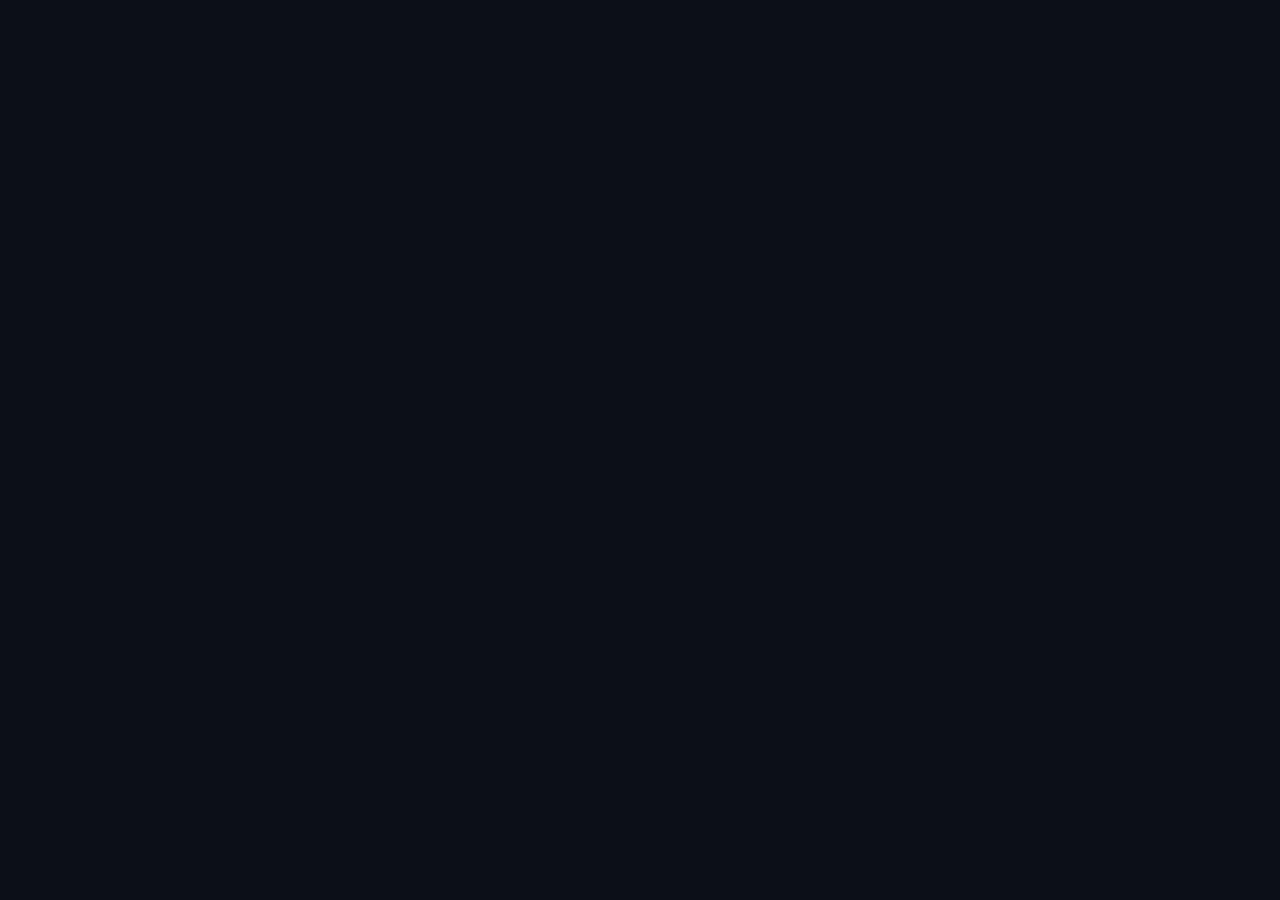
==== commit b7a896b9: "Update index.html" ====
--- a/index.html
+++ b/index.html
@@ -9,31 +9,31 @@
   <link rel="stylesheet" href="css/responsive.css" />
   <style>
   body.page-home {
-    background: 
-      linear-gradient(180deg, 
-        #0d1117 0%, 
-        #0d1117 10%,
-        #2c1218 25%,
-        #47222c 35%,
-        #2c1218 50%,
-        #0d1117 60%,
-        #1a1f2e 70%,
-        #2c1218 80%,
-        #47222c 90%,
-        #0d1117 100%
-      );
-    background-attachment: fixed;
-  }
-
-  body.page-home #hero,
-  body.page-home #value-statement,
-  body.page-home #gateway,
-  body.page-home #membership-home,
-  body.page-home #lastPanel,
+    background: #0d1117;
+  }
+
+  body.page-home #hero {
+    background: #0d1117 !important;
+  }
+
+  body.page-home #value-statement {
+    background: linear-gradient(180deg, #0d1117 0%, #47222c 100%) !important;
+  }
+
+  body.page-home #gateway {
+    background: linear-gradient(180deg, #47222c 0%, #0d1117 100%) !important;
+  }
+
+  body.page-home #membership-home {
+    background: linear-gradient(180deg, #0d1117 0%, #47222c 100%) !important;
+  }
+
+  body.page-home #lastPanel {
+    background: linear-gradient(180deg, #47222c 0%, #0d1117 100%) !important;
+  }
+
   body.page-home footer#contact {
-    background: transparent !important;
-  }
-</style>
+    back
 </head>
 <body class="page-home">
 
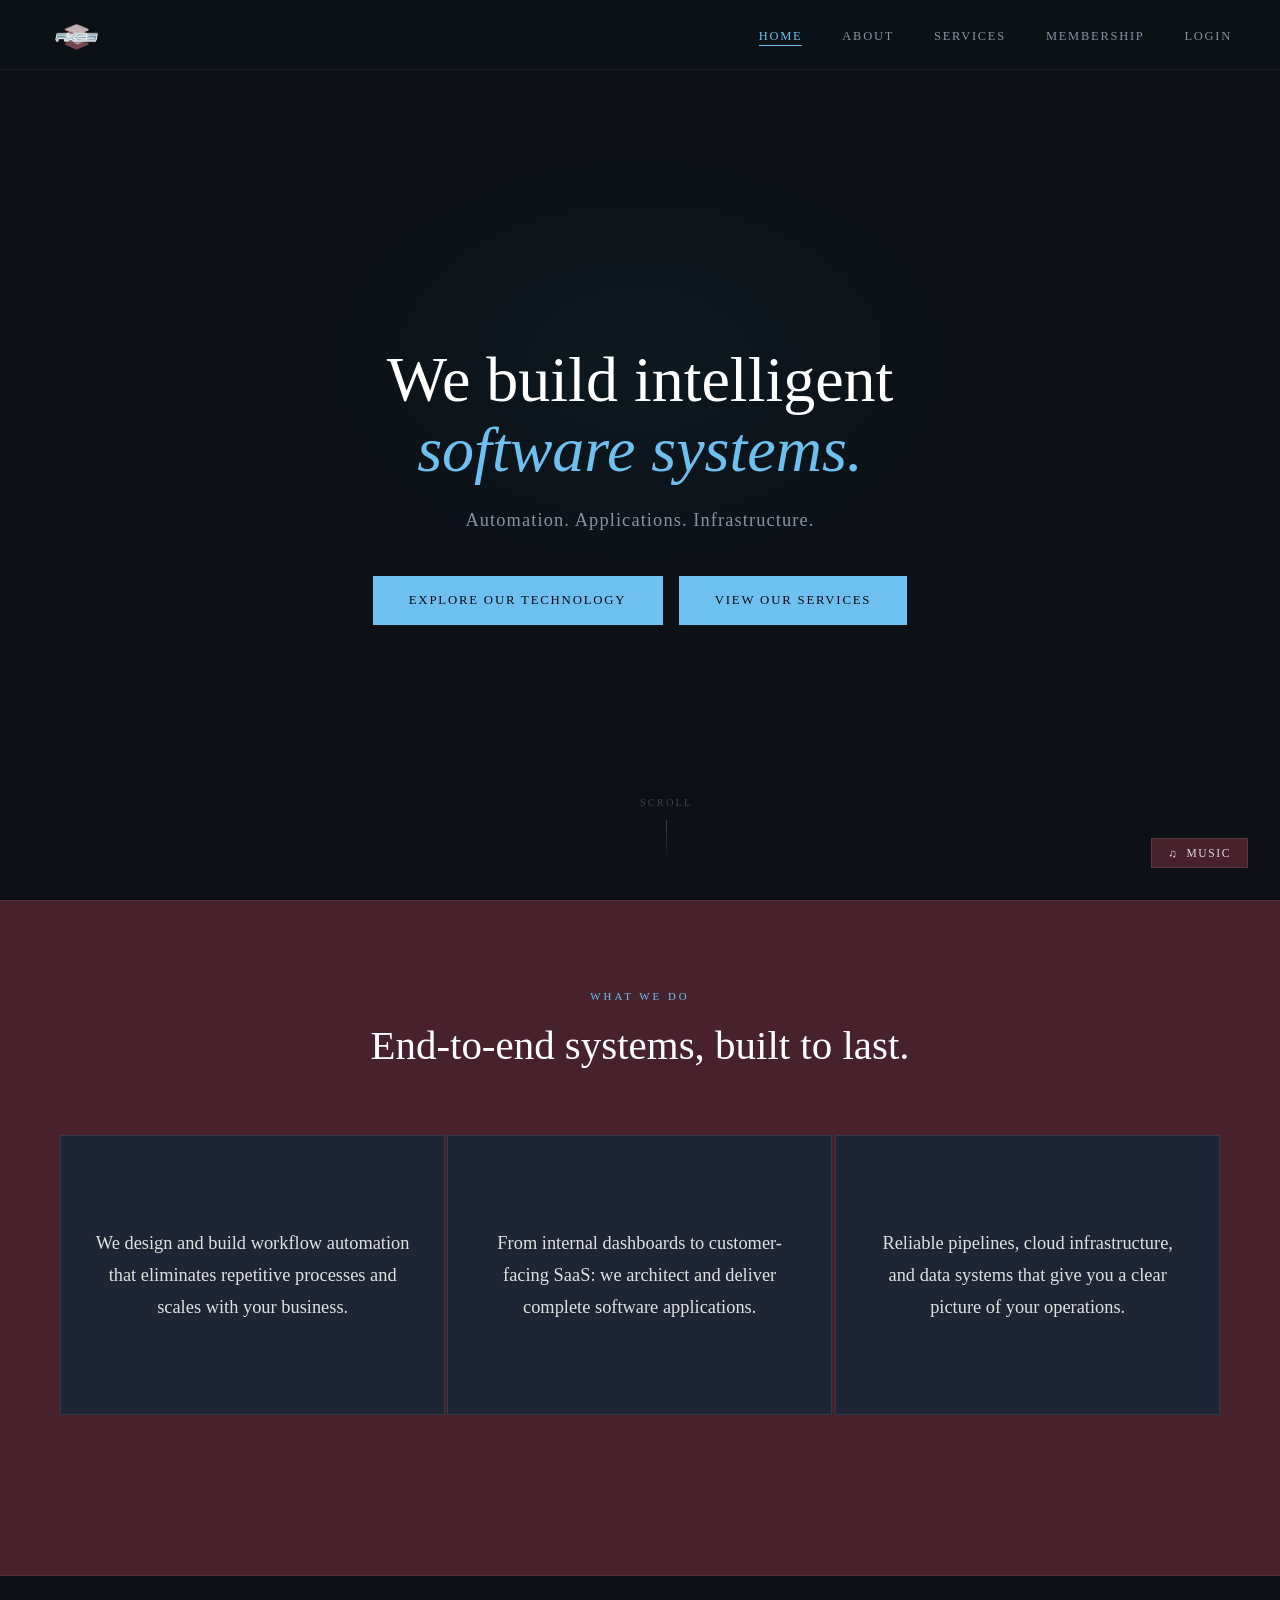
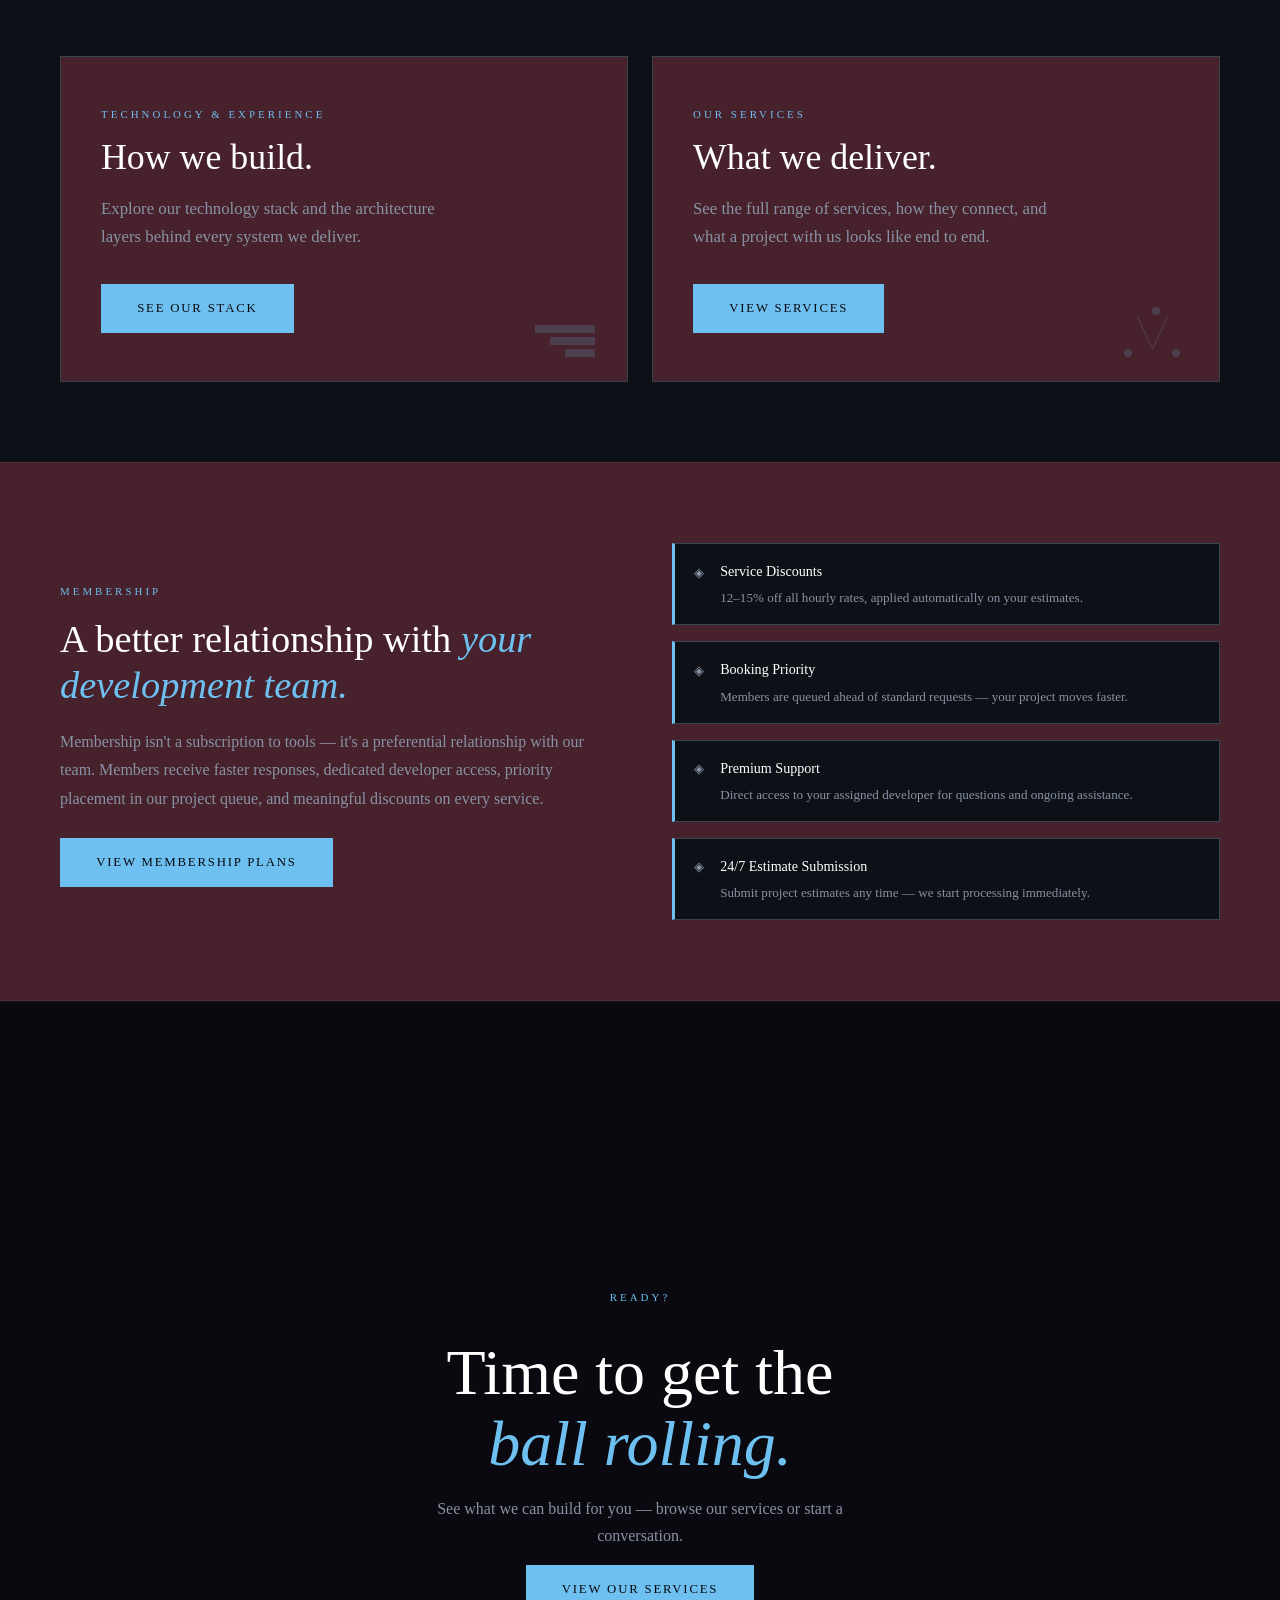
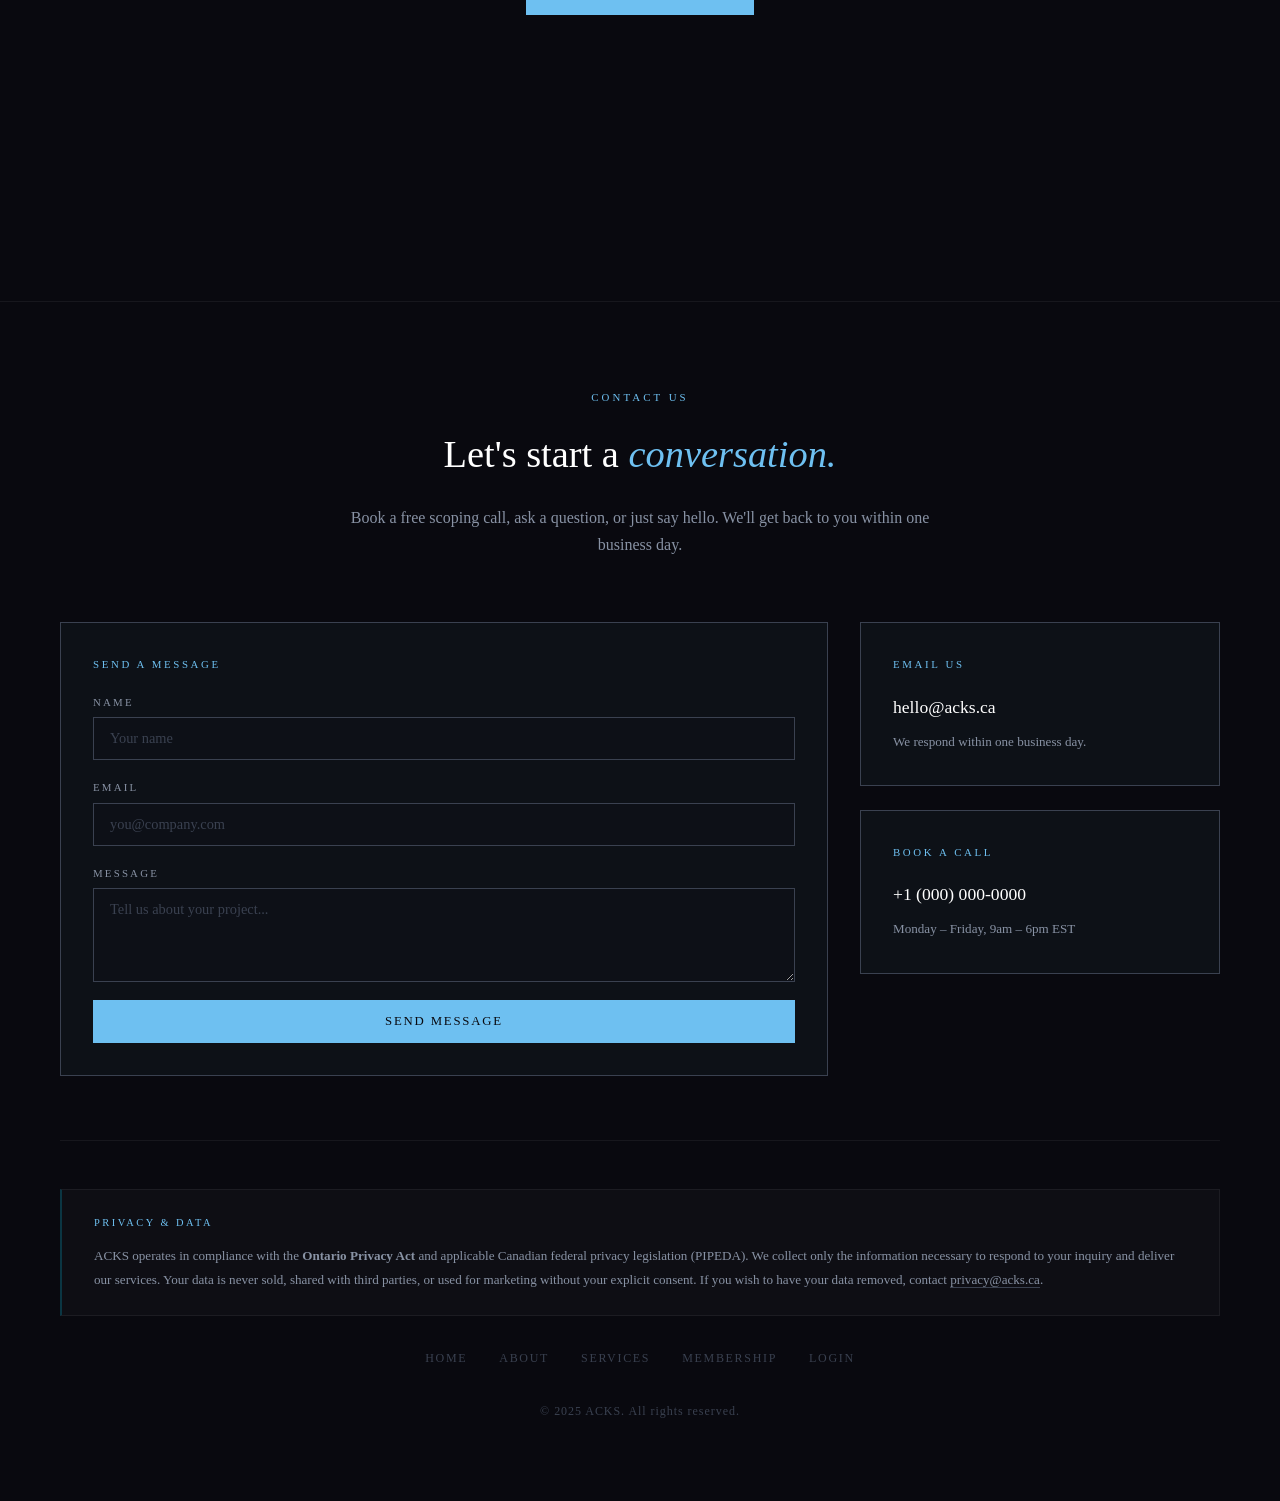
==== commit 82f8d9d8: "Update index.html" ====
--- a/index.html
+++ b/index.html
@@ -7,34 +7,7 @@
   <link rel="stylesheet" href="css/main.css" />
   <link rel="stylesheet" href="css/animation.css" />
   <link rel="stylesheet" href="css/responsive.css" />
-  <style>
-  body.page-home {
-    background: #0d1117;
-  }
-
-  body.page-home #hero {
-    background: #0d1117 !important;
-  }
-
-  body.page-home #value-statement {
-    background: linear-gradient(180deg, #0d1117 0%, #47222c 100%) !important;
-  }
-
-  body.page-home #gateway {
-    background: linear-gradient(180deg, #47222c 0%, #0d1117 100%) !important;
-  }
-
-  body.page-home #membership-home {
-    background: linear-gradient(180deg, #0d1117 0%, #47222c 100%) !important;
-  }
-
-  body.page-home #lastPanel {
-    background: linear-gradient(180deg, #47222c 0%, #0d1117 100%) !important;
-  }
-
-  body.page-home footer#contact {
-    back
-</head>
+  
 <body class="page-home">
 
   <nav id="navbar">
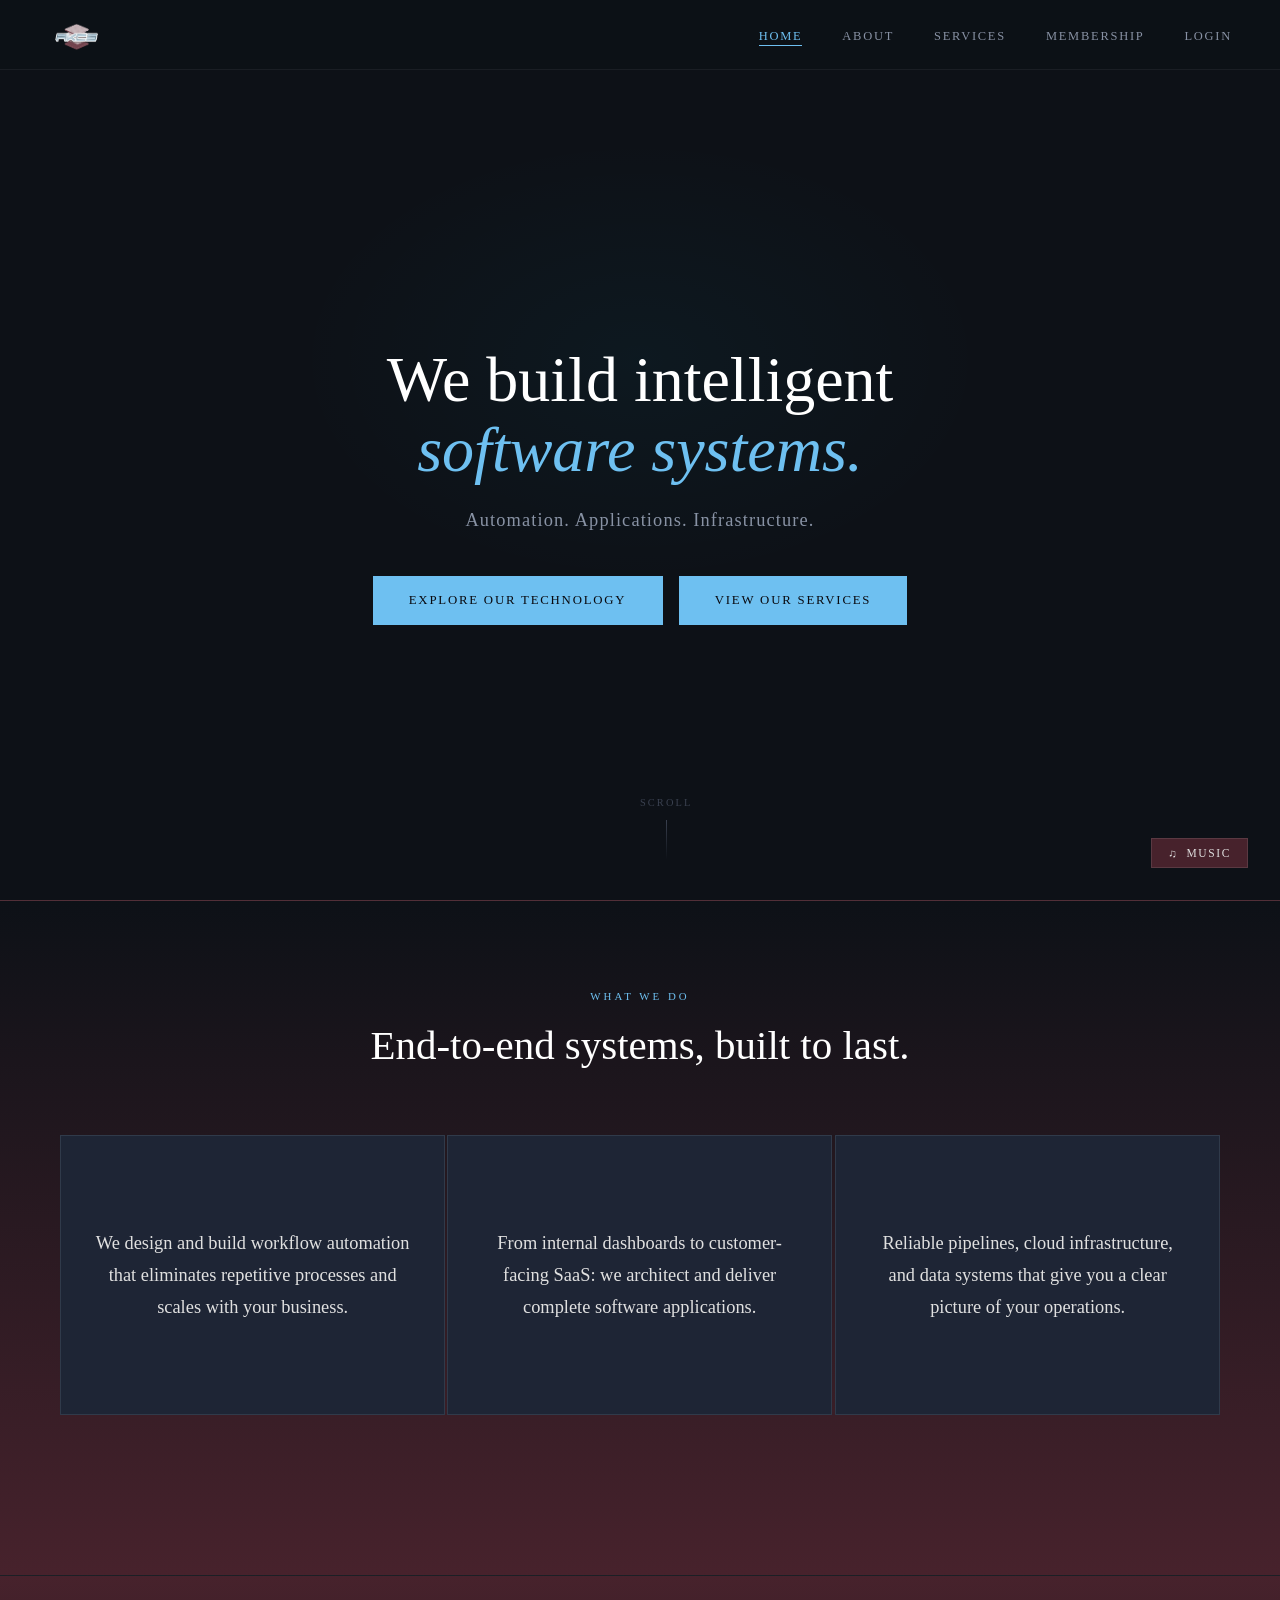
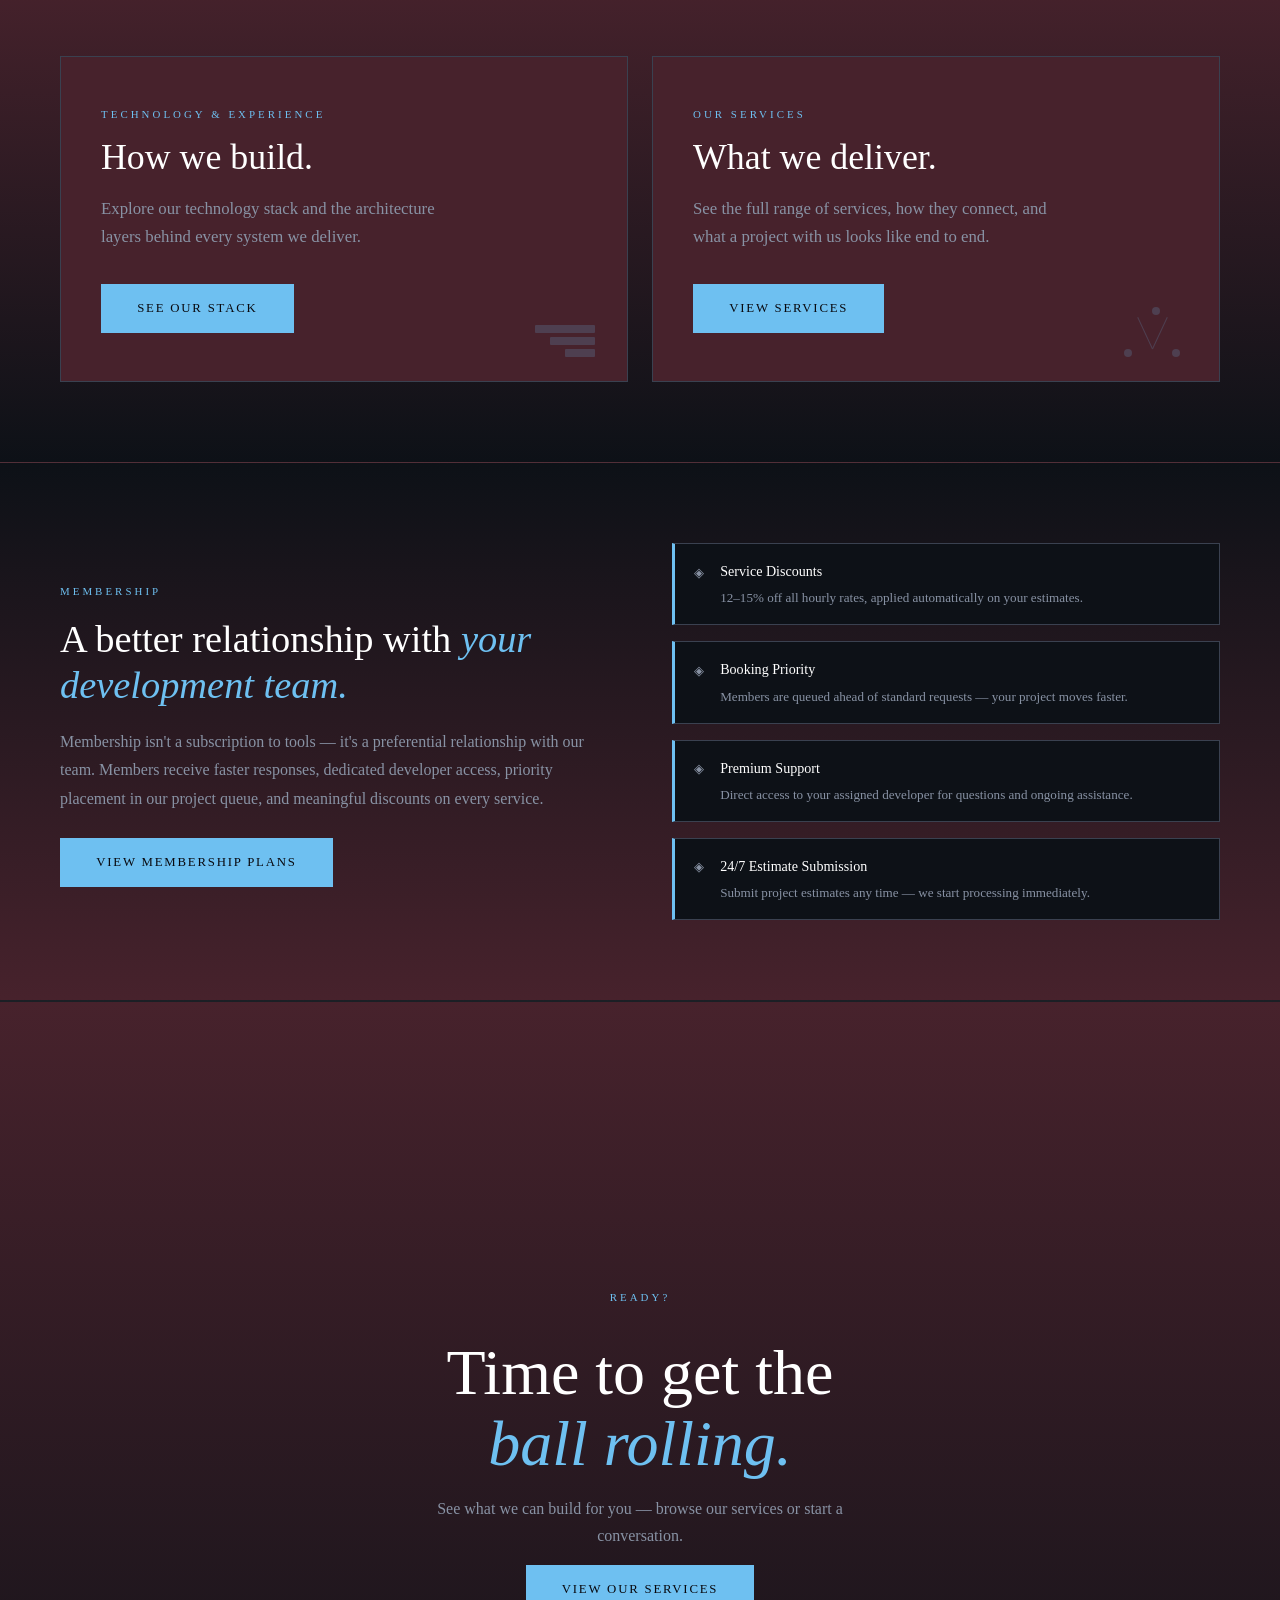
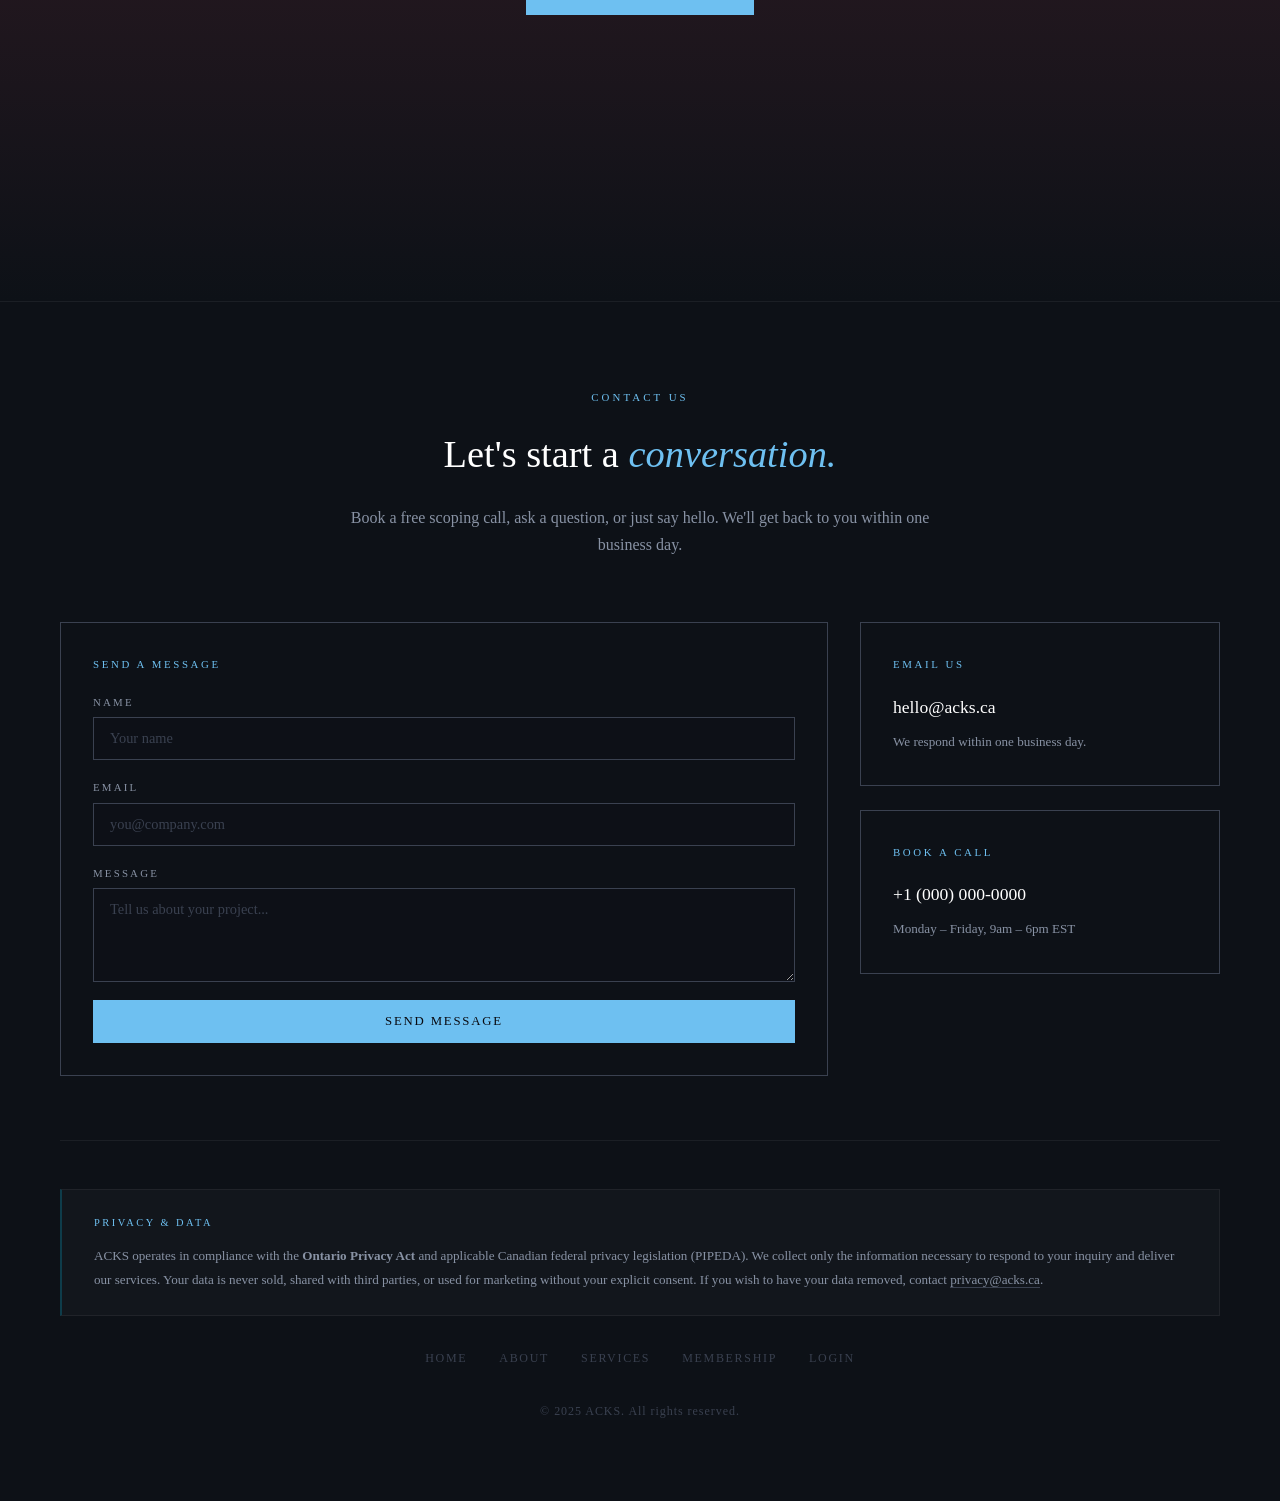
==== commit afb5fde3: "Update index.html" ====
--- a/index.html
+++ b/index.html
@@ -3,16 +3,46 @@
 <head>
   <meta charset="UTF-8" />
   <meta name="viewport" content="width=device-width, initial-scale=1.0" />
-  <title>ACKS — Intelligent Software Systems</title>
+  <title>AKCS — Intelligent Software Systems</title>
   <link rel="stylesheet" href="css/main.css" />
   <link rel="stylesheet" href="css/animation.css" />
   <link rel="stylesheet" href="css/responsive.css" />
+
+  <style>
+  body.page-home {
+    background: #0d1117;
+  }
+
+  body.page-home #hero {
+    background: #0d1117 !important;
+  }
+
+  body.page-home #value-statement {
+    background: linear-gradient(180deg, #0d1117 0%, #47222c 100%) !important;
+  }
+
+  body.page-home #gateway {
+    background: linear-gradient(180deg, #47222c 0%, #0d1117 100%) !important;
+  }
+
+  body.page-home #membership-home {
+    background: linear-gradient(180deg, #0d1117 0%, #47222c 100%) !important;
+  }
+
+  body.page-home #lastPanel {
+    background: linear-gradient(180deg, #47222c 0%, #0d1117 100%) !important;
+  }
+
+  body.page-home footer#contact {
+    background: #0d1117 !important;
+  }
+</style>
   
 <body class="page-home">
 
   <nav id="navbar">
     <a href="index.html" class="nav-logo">
-      <img src="akcslogo.png" alt="ACKS logo" class="nav-logo-img" />
+      <img src="akcslogo.png" alt="AKCS logo" class="nav-logo-img" />
     </a>
     <ul class="nav-links">
       <li><a href="index.html" class="active">Home</a></li>
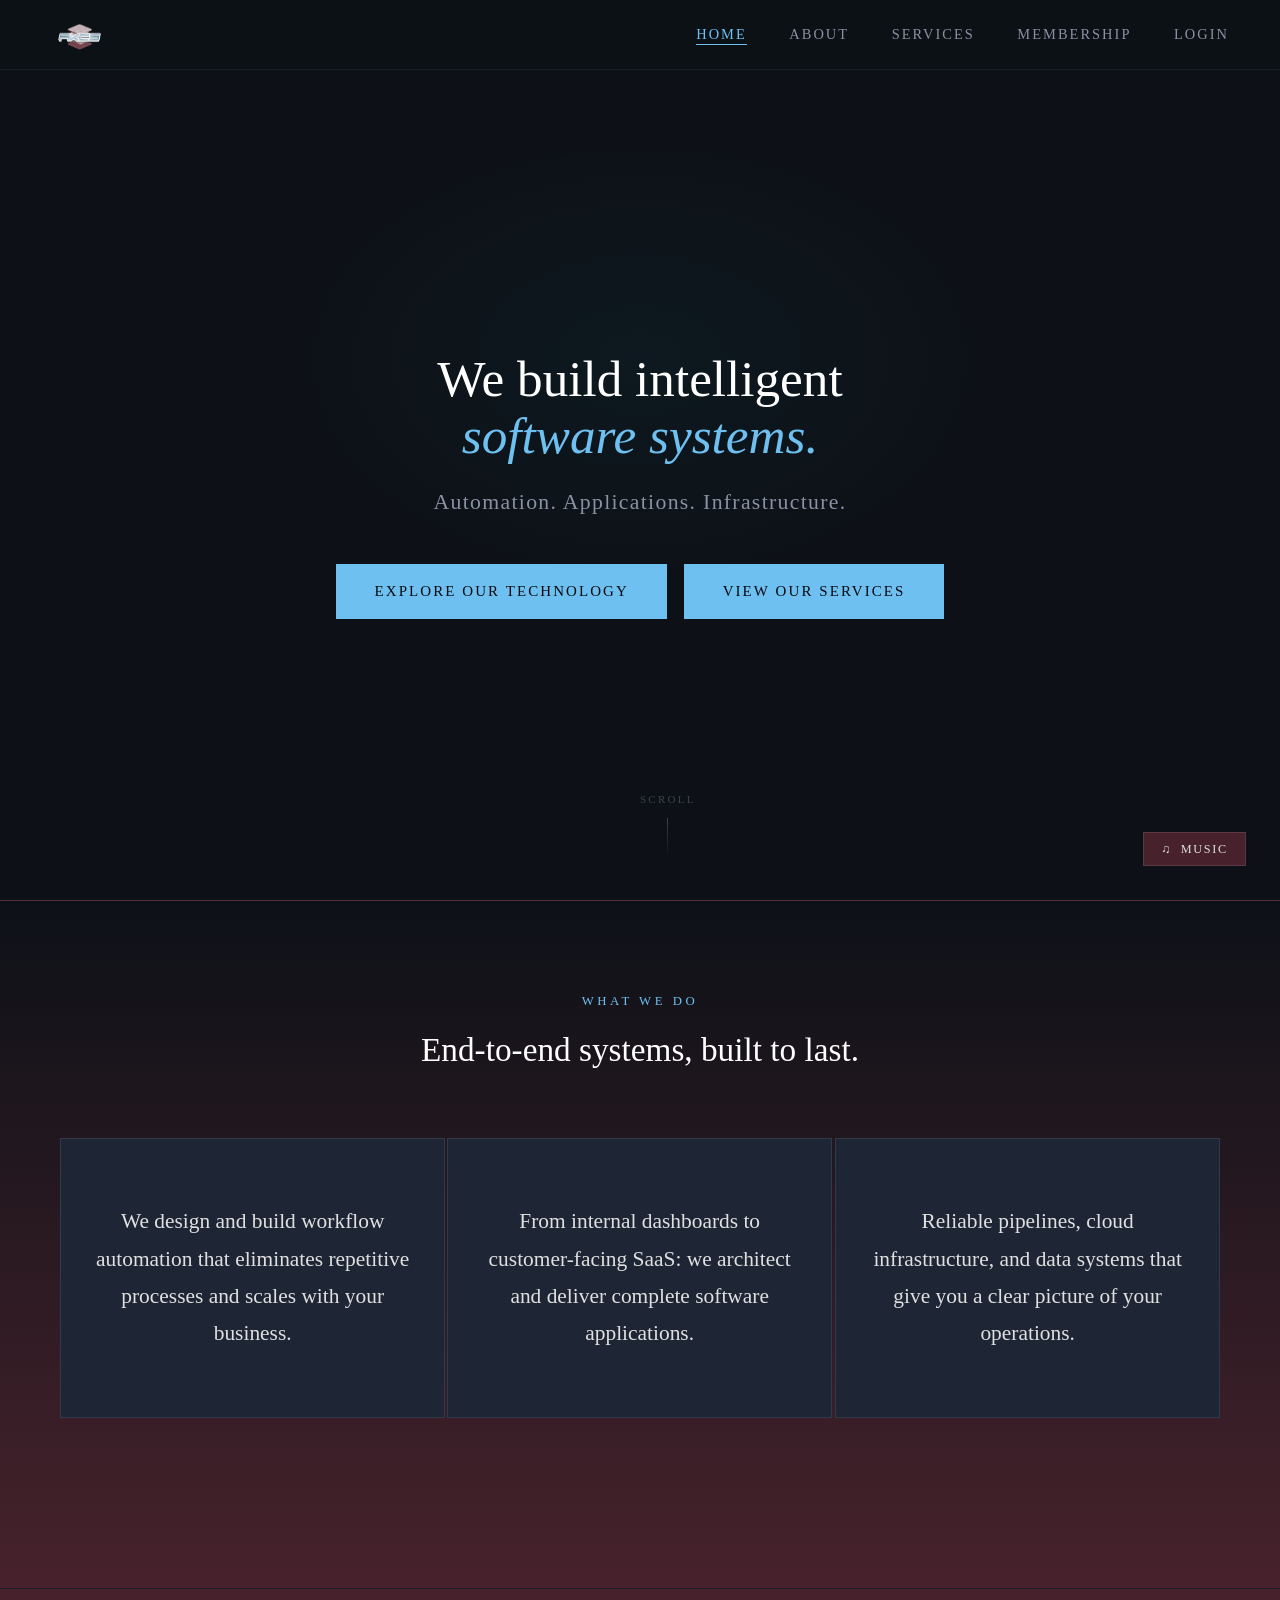
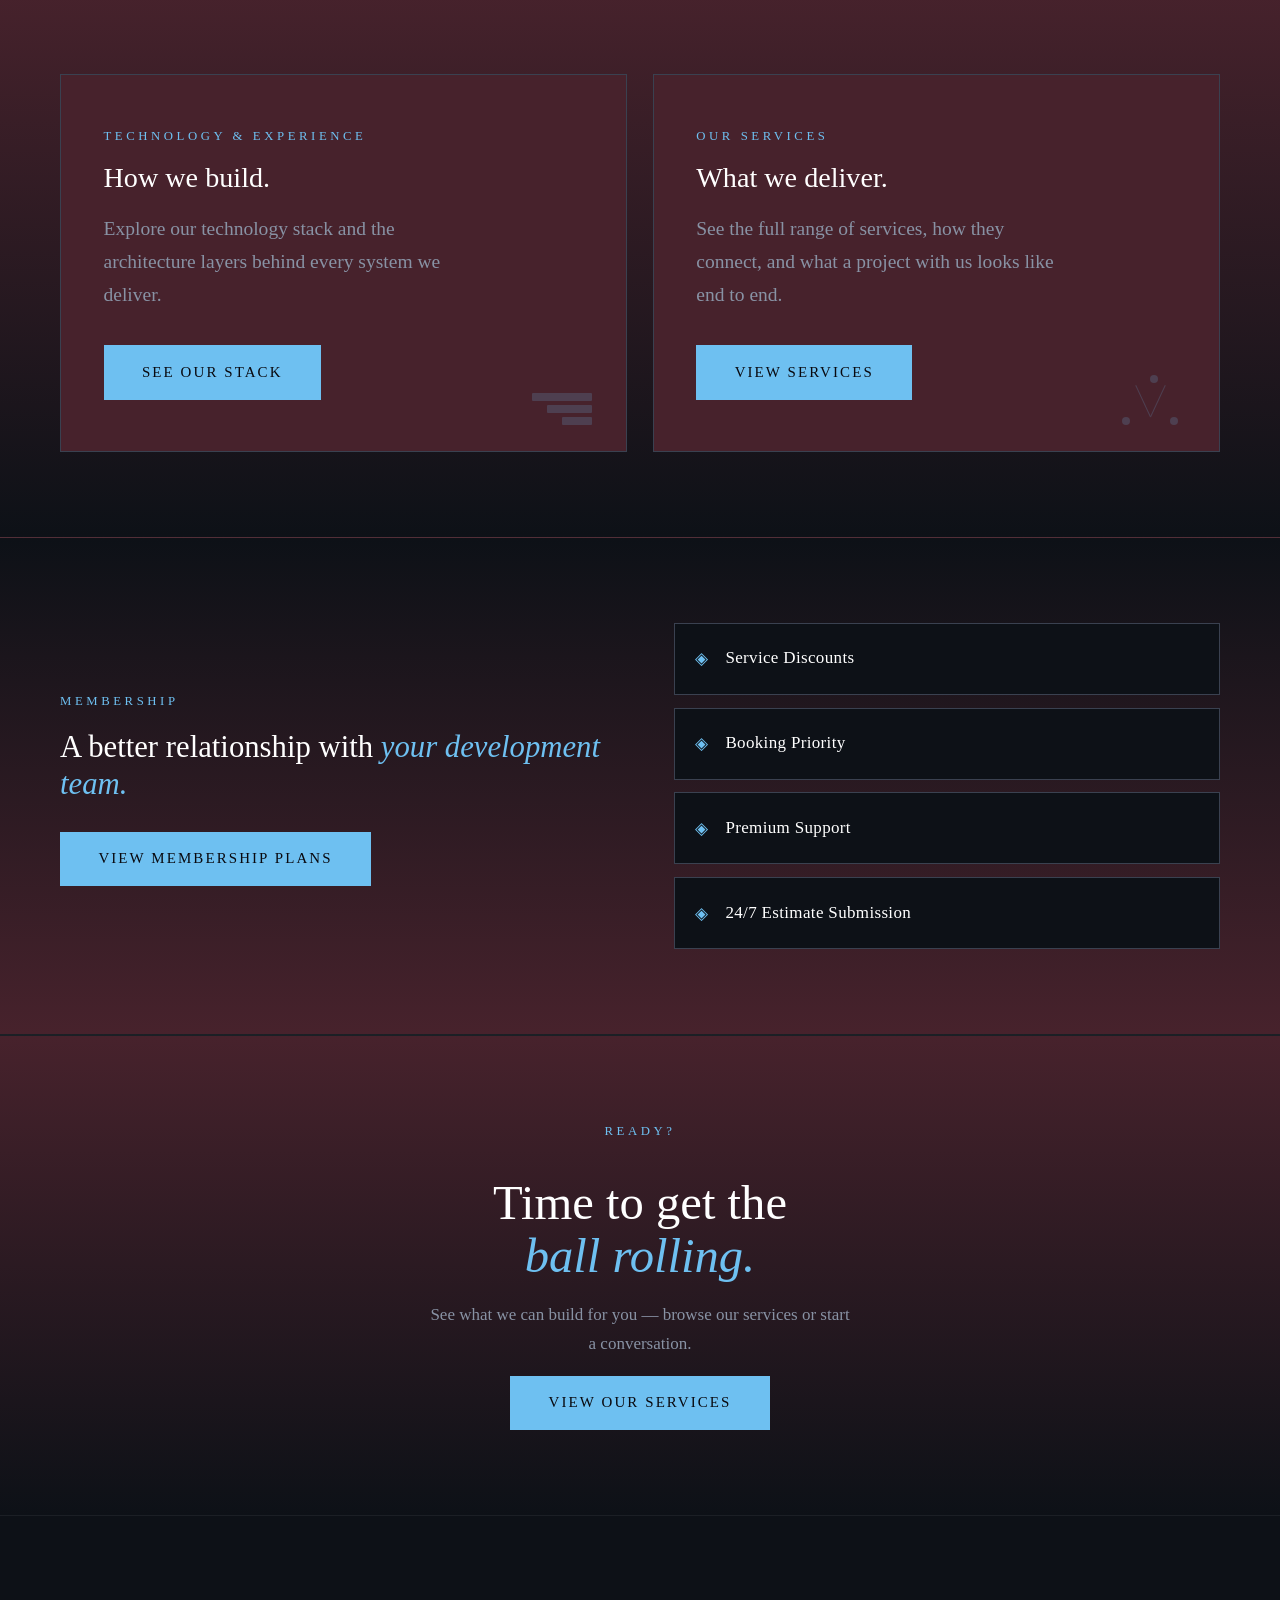
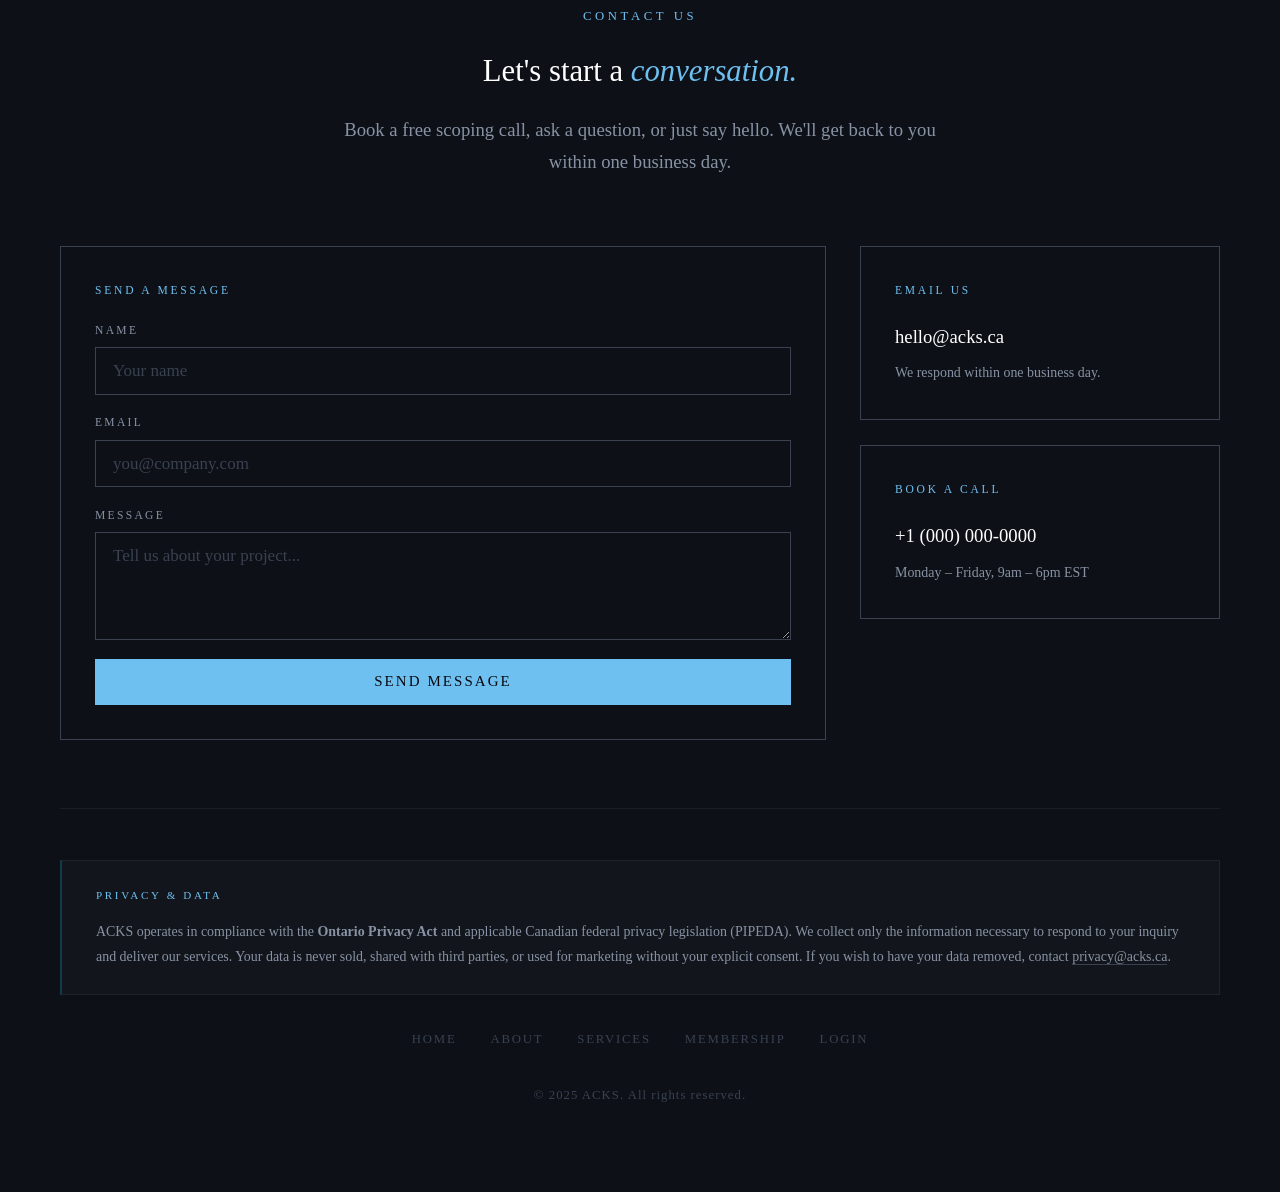
==== commit bda5c422: "l" ====
--- a/index.html
+++ b/index.html
@@ -181,26 +181,66 @@
       <div class="membership-home-text fade-in">
         <span class="section-label">Membership</span>
         <h2>A better relationship with <span class="highlight">your development team.</span></h2>
-        <p>Membership isn't a subscription to tools — it's a preferential relationship with our team. Members receive faster responses, dedicated developer access, priority placement in our project queue, and meaningful discounts on every service.</p>
         <a href="membership.html" class="btn" style="margin-top:0.5rem">View Membership Plans</a>
       </div>
       <div class="membership-home-benefits fade-in delay-2">
-        <div class="membership-benefit-row">
-          <span class="mbr-icon">◈</span>
-          <div><strong>Service Discounts</strong><span>12–15% off all hourly rates, applied automatically on your estimates.</span></div>
-        </div>
-        <div class="membership-benefit-row">
-          <span class="mbr-icon">◈</span>
-          <div><strong>Booking Priority</strong><span>Members are queued ahead of standard requests — your project moves faster.</span></div>
-        </div>
-        <div class="membership-benefit-row">
-          <span class="mbr-icon">◈</span>
-          <div><strong>Premium Support</strong><span>Direct access to your assigned developer for questions and ongoing assistance.</span></div>
-        </div>
-        <div class="membership-benefit-row">
-          <span class="mbr-icon">◈</span>
-          <div><strong>24/7 Estimate Submission</strong><span>Submit project estimates any time — we start processing immediately.</span></div>
-        </div>
+
+        <div class="mbr-flip-card" tabindex="0" role="button" aria-label="Service Discounts">
+          <div class="mbr-inner">
+            <div class="mbr-front">
+              <span class="mbr-icon">◈</span>
+              <strong>Service Discounts</strong>
+            </div>
+            <div class="mbr-back">
+              <span class="mbr-icon">◈</span>
+              <strong>Service Discounts</strong>
+              <span>12–15% off all hourly rates, applied automatically on your estimates.</span>
+            </div>
+          </div>
+        </div>
+
+        <div class="mbr-flip-card" tabindex="0" role="button" aria-label="Booking Priority">
+          <div class="mbr-inner">
+            <div class="mbr-front">
+              <span class="mbr-icon">◈</span>
+              <strong>Booking Priority</strong>
+            </div>
+            <div class="mbr-back">
+              <span class="mbr-icon">◈</span>
+              <strong>Booking Priority</strong>
+              <span>Members are queued ahead of standard requests — your project moves faster.</span>
+            </div>
+          </div>
+        </div>
+
+        <div class="mbr-flip-card" tabindex="0" role="button" aria-label="Premium Support">
+          <div class="mbr-inner">
+            <div class="mbr-front">
+              <span class="mbr-icon">◈</span>
+              <strong>Premium Support</strong>
+            </div>
+            <div class="mbr-back">
+              <span class="mbr-icon">◈</span>
+              <strong>Premium Support</strong>
+              <span>Direct access to your assigned developer for questions and ongoing assistance.</span>
+            </div>
+          </div>
+        </div>
+
+        <div class="mbr-flip-card" tabindex="0" role="button" aria-label="24/7 Estimate Submission">
+          <div class="mbr-inner">
+            <div class="mbr-front">
+              <span class="mbr-icon">◈</span>
+              <strong>24/7 Estimate Submission</strong>
+            </div>
+            <div class="mbr-back">
+              <span class="mbr-icon">◈</span>
+              <strong>24/7 Estimate Submission</strong>
+              <span>Submit project estimates any time — we start processing immediately.</span>
+            </div>
+          </div>
+        </div>
+
       </div>
     </div>
   </section>
--- a/css/main.css
+++ b/css/main.css
@@ -37,7 +37,7 @@
 
 /* ── RESET ── */
 *,*::before,*::after{margin:0;padding:0;box-sizing:border-box}
-html{scroll-behavior:smooth;font-size:16px}
+html{scroll-behavior:smooth;font-size:17px}
 body{background-color:var(--color-bg);color:var(--color-text);font-family:var(--font-main);line-height:1.7;overflow-x:hidden;-webkit-font-smoothing:antialiased}
 img{max-width:100%;display:block}
 a{color:var(--color-accent);text-decoration:none;transition:color .2s}
@@ -50,7 +50,7 @@
 .nav-logo:hover{color:var(--cyan-bright)}
 .nav-logo-img{height:56px;max-height:56px;width:auto;display:block}
 .nav-links{display:flex;gap:2.5rem;list-style:none}
-.nav-links a{font-size:.78rem;letter-spacing:.14em;text-transform:uppercase;color:var(--grey-mid);transition:color .2s}
+.nav-links a{font-size:.85rem;letter-spacing:.14em;text-transform:uppercase;color:var(--grey-mid);transition:color .2s}
 .nav-links a:hover,.nav-links a.active{color:var(--white)}
 .nav-links a.active{border-bottom:1px solid var(--cyan-bright);padding-bottom:2px;color:var(--cyan-bright)}
 .nav-toggle{display:none;flex-direction:column;gap:5px;background:none;border:none;cursor:pointer;padding:4px}
@@ -58,14 +58,14 @@
 
 /* ── UTILITIES ── */
 section{width:100%;padding:var(--section-pad)}
-.section-label{display:inline-block;font-size:.68rem;letter-spacing:.28em;text-transform:uppercase;color:var(--cyan-bright);margin-bottom:1rem}
+.section-label{display:inline-block;font-size:.75rem;letter-spacing:.28em;text-transform:uppercase;color:var(--cyan-bright);margin-bottom:1rem}
 .section-header{text-align:center;max-width:700px;margin:0 auto 4rem}
-.section-header h2{font-size:clamp(2rem,3.2vw,2.8rem);font-weight:normal;color:var(--white);line-height:1.2;margin-bottom:1rem}
-.section-header p{color:var(--grey-mid);font-size:1.1rem;line-height:1.8}
+.section-header h2{font-size:clamp(1.7rem,2.6vw,2.3rem);font-weight:normal;color:var(--white);line-height:1.2;margin-bottom:1rem}
+.section-header p{color:var(--grey-mid);font-size:1.2rem;line-height:1.85}
 .highlight{font-style:italic;color:var(--cyan-bright)}
 
 /* ── BUTTONS ── */
-.btn{display:inline-block;padding:.8rem 2.2rem;background:var(--cyan-bright);border:1px solid var(--cyan-bright);color:var(--black);font-family:var(--font-main);font-size:.8rem;letter-spacing:.14em;text-transform:uppercase;cursor:pointer;transition:background .2s,color .2s,transform .2s,box-shadow .2s}
+.btn{display:inline-block;padding:.8rem 2.2rem;background:var(--cyan-bright);border:1px solid var(--cyan-bright);color:var(--black);font-family:var(--font-main);font-size:.88rem;letter-spacing:.14em;text-transform:uppercase;cursor:pointer;transition:background .2s,color .2s,transform .2s,box-shadow .2s}
 .btn:hover{background:transparent;color:var(--cyan-bright);transform:translateY(-2px);box-shadow:0 6px 20px rgba(0,212,255,.18)}
 
 /* ── SECTION GLOW ── */
@@ -79,8 +79,8 @@
 .page-about #about-hero{background:radial-gradient(ellipse 80% 60% at 20% 50%,rgba(0,212,255,.06) 0%,transparent 60%),radial-gradient(ellipse 60% 80% at 80% 30%,rgba(124,92,191,.07) 0%,transparent 60%),var(--black)}
 .page-services #services-hero{background:radial-gradient(ellipse 70% 60% at 30% 50%,rgba(0,212,255,.05) 0%,transparent 60%),radial-gradient(ellipse 50% 80% at 75% 30%,rgba(124,92,191,.06) 0%,transparent 60%),var(--navy)}
 .page-header-content{max-width:800px;width:100%;position:relative;z-index:1}
-.page-header-content h1{font-size:clamp(2.8rem,5.5vw,4.8rem);font-weight:normal;line-height:1.1;color:var(--white);margin-bottom:1.2rem;cursor:default}
-.page-header-content .hero-sub{font-size:1.1rem;color:var(--grey-mid);max-width:640px;margin:0 auto}
+.page-header-content h1{font-size:clamp(2.2rem,4.2vw,3.8rem);font-weight:normal;line-height:1.1;color:var(--white);margin-bottom:1.2rem;cursor:default}
+.page-header-content .hero-sub{font-size:1.2rem;color:var(--grey-mid);max-width:640px;margin:0 auto}
 .header-glow-overlay{position:absolute;inset:0;background:radial-gradient(ellipse 60% 50% at 50% 50%,rgba(0,212,255,.07) 0%,transparent 70%);opacity:0;pointer-events:none;z-index:0;transition:opacity 1.2s ease}
 .header-glow-overlay.header-glow-active{opacity:1}
 #hero h1:hover,#about-hero h1:hover,#services-hero h1:hover{text-shadow:0 0 80px rgba(0,212,255,.12);transition:text-shadow .8s ease}
@@ -96,7 +96,7 @@
 @keyframes ballRestGlow{0%,100%{box-shadow:0 0 0 1px rgba(0,212,255,.4),0 0 28px rgba(0,212,255,.25),0 0 60px rgba(0,212,255,.1)}50%{box-shadow:0 0 0 2px rgba(0,212,255,.65),0 0 50px rgba(0,212,255,.4),0 0 100px rgba(0,212,255,.15)}}
 .ball-glow-active{animation:ballRestGlow 2s ease-in-out infinite !important}
 .hero-content{max-width:860px;width:100%;position:relative;z-index:1;cursor:default}
-.hero-content h1{font-size:clamp(2.2rem,5vw,4rem);font-weight:normal;line-height:1.1;color:var(--white);white-space:nowrap;margin-bottom:1.2rem;text-align:center}.hero-sub{font-size:1.15rem;color:var(--grey-mid);letter-spacing:.06em;margin-bottom:2.5rem}
+.hero-content h1{font-size:clamp(1.9rem,4vw,3.4rem);font-weight:normal;line-height:1.1;color:var(--white);white-space:nowrap;margin-bottom:1.2rem;text-align:center}.hero-sub{font-size:1.28rem;color:var(--grey-mid);letter-spacing:.06em;margin-bottom:2.5rem}
 .hero-buttons{display:flex;gap:1rem;justify-content:center;flex-wrap:wrap}
 .scroll-cue{position:absolute;bottom:2.5rem;left:50%;transform:translateX(-50%);display:flex;flex-direction:column;align-items:center;gap:.5rem;color:var(--grey-dark);font-size:.65rem;letter-spacing:.2em;text-transform:uppercase}
 .scroll-cue-line{width:1px;height:40px;background:linear-gradient(to bottom,var(--grey-dark),transparent)}
@@ -110,8 +110,8 @@
 .flip-front,.flip-back{position:absolute;inset:0;backface-visibility:hidden;-webkit-backface-visibility:hidden;display:flex;flex-direction:column;align-items:center;justify-content:center;padding:2.5rem 2rem;background:var(--navy);border:1px solid var(--grey-dark)}
 .flip-front{gap:2rem}
 .flip-back{transform:rotateY(180deg);background:var(--navy-mid);border-color:rgba(181,204,218,.12)}
-.flip-back p{font-size:1.15rem;color:var(--grey-light);line-height:1.75;text-align:center}
-.flip-front h3{font-size:1.5rem;color:var(--white)}
+.flip-back p{font-size:1.26rem;color:var(--grey-light);line-height:1.75;text-align:center}
+.flip-front h3{font-size:1.65rem;color:var(--white)}
 .value-icon{width:38px;height:38px;color:var(--cyan-bright);opacity:.85}
 .value-icon svg{width:100%;height:100%}
 
@@ -121,8 +121,8 @@
 .gateway-card{position:relative;padding:3rem 2.5rem;background:var(--navy-light);border:1px solid var(--grey-dark);overflow:hidden;transition:border-color .3s,transform .3s}
 .gateway-card:hover{border-color:rgba(181,204,218,.25);transform:translateY(-3px)}
 .gateway-card .section-label{display:block;margin-bottom:.8rem}
-.gateway-card h2{font-size:clamp(1.8rem,2.8vw,2.4rem);font-weight:normal;color:var(--white);line-height:1.2;margin-bottom:1rem}
-.gateway-card p{font-size:1.05rem;color:var(--grey-mid);margin-bottom:2rem;max-width:360px}
+.gateway-card h2{font-size:clamp(1.5rem,2.2vw,2rem);font-weight:normal;color:var(--white);line-height:1.2;margin-bottom:1rem}
+.gateway-card p{font-size:1.15rem;color:var(--grey-mid);margin-bottom:2rem;max-width:360px}
 .gateway-graphic{position:absolute;bottom:1.5rem;right:2rem;opacity:.18}
 .graphic-tower{display:flex;flex-direction:column;gap:4px;align-items:flex-end}
 .tower-layer{height:8px;background:var(--cyan-bright);border-radius:1px}
@@ -142,26 +142,7 @@
   border-bottom:1px solid rgba(122,48,64,.4);
   padding:3.5rem 2rem;
 }
-.about-banner-inner{
-  max-width:var(--max-width);margin:0 auto;
-  display:grid;grid-template-columns:repeat(3,1fr);gap:0;
-}
-.about-banner-block{
-  padding:1.5rem 2.2rem;
-  border-right:1px solid rgba(255,255,255,.07);
-  display:flex;flex-direction:column;gap:.7rem;
-}
-.about-banner-block:last-child{border-right:none}
-.banner-label{
-  display:inline-block;font-size:.65rem;letter-spacing:.28em;
-  text-transform:uppercase;color:rgba(255,200,180,.7);margin-bottom:.2rem;
-}
-.about-banner-block h4{
-  font-size:1.1rem;font-weight:normal;color:var(--white);line-height:1.3;
-}
-.about-banner-block p{
-  font-size:.88rem;color:rgba(230,200,200,.72);line-height:1.8;
-}
+/* about-banner styles moved to flip card section below */
 
 /* ═══════════════════════════════════════════════════
    ABOUT — STACK (left sidebar tower)
@@ -207,13 +188,13 @@
 .stack-layer{min-height:85vh;display:flex;align-items:center;padding:4rem 0;border-bottom:1px solid var(--line)}
 .layer-content{max-width:100%;width:100%}
 .layer-number{display:block;font-size:.68rem;letter-spacing:.3em;color:var(--grey-dark);margin-bottom:.8rem}
-.layer-content h3{font-size:clamp(2.2rem,3.5vw,3.2rem);font-weight:normal;color:var(--white);line-height:1.15;margin-bottom:1.4rem}
+.layer-content h3{font-size:clamp(1.8rem,2.8vw,2.6rem);font-weight:normal;color:var(--white);line-height:1.15;margin-bottom:1.4rem}
 .layer-keywords{display:flex;flex-wrap:wrap;gap:.5rem;margin-bottom:1.8rem}
 .layer-keywords span{font-size:.75rem;letter-spacing:.08em;padding:.35rem .9rem;border:1px solid var(--grey-dark);color:var(--grey-mid);text-transform:uppercase;transition:border-color .2s,color .2s;cursor:default}
 .layer-keywords span:hover{border-color:var(--cyan-bright);color:var(--cyan-bright)}
-.layer-description{font-size:1.1rem;color:var(--grey-mid);line-height:1.8;margin-bottom:1.8rem}
+.layer-description{font-size:1.2rem;color:var(--grey-mid);line-height:1.8;margin-bottom:1.8rem}
 .layer-details{display:flex;flex-direction:column;gap:.6rem}
-.layer-details li{font-size:1rem;color:var(--grey-light);padding-left:1.4rem;position:relative}
+.layer-details li{font-size:1.1rem;color:var(--grey-light);padding-left:1.4rem;position:relative}
 .layer-details li::before{content:'—';position:absolute;left:0;color:var(--cyan-bright);font-size:.8rem}
 
 /* ── TOOLS ── */
@@ -228,16 +209,11 @@
 /* ── ABOUT CTA ── */
 #about-cta{background:var(--navy-light);border-top:1px solid var(--line);text-align:center}
 .cta-content{max-width:540px;margin:0 auto}
-.cta-content h2{font-size:clamp(2rem,3vw,2.8rem);font-weight:normal;color:var(--white);line-height:1.2;margin-bottom:1rem}
-.cta-content p{color:var(--grey-mid);margin-bottom:2rem;font-size:1.05rem}
+.cta-content h2{font-size:clamp(1.65rem,2.4vw,2.2rem);font-weight:normal;color:var(--white);line-height:1.2;margin-bottom:1rem}
+.cta-content p{color:var(--grey-mid);margin-bottom:2rem;font-size:1.15rem}
 
 /* ── SME CALLOUT (services) ── */
-#sme-callout{background:var(--navy-mid);border-bottom:1px solid var(--line);padding:2.5rem 2rem}
-.sme-inner{max-width:var(--max-width);margin:0 auto;display:grid;grid-template-columns:repeat(3,1fr);gap:2rem}
-.sme-block{text-align:center;padding:1rem}
-.sme-block .section-label{display:block;margin-bottom:.6rem}
-.sme-block h4{font-size:1.1rem;font-weight:normal;color:var(--white);margin-bottom:.5rem}
-.sme-block p{font-size:.98rem;color:var(--grey-mid);line-height:1.75}
+/* sme-callout styles moved to flip card section below */
 
 /* ── PROCESS ── */
 #process-section{background:var(--color-bg);border-bottom:1px solid var(--line)}
@@ -245,8 +221,8 @@
 .process-step{padding:2.5rem 2rem;border-right:1px solid var(--line);position:relative}
 .process-step:last-child{border-right:none}
 .step-number{font-size:2.5rem;color:rgba(0,212,255,.10);letter-spacing:-.04em;display:block;margin-bottom:.8rem;font-weight:normal}
-.process-step h4{font-size:1.15rem;font-weight:normal;color:var(--white);margin-bottom:.6rem}
-.process-step p{font-size:.98rem;color:var(--grey-mid);line-height:1.8}
+.process-step h4{font-size:1.26rem;font-weight:normal;color:var(--white);margin-bottom:.6rem}
+.process-step p{font-size:1.08rem;color:var(--grey-mid);line-height:1.8}
 .process-arrow{position:absolute;right:-1px;top:50%;transform:translateY(-50%);width:1px;height:40%;background:linear-gradient(to bottom,transparent,var(--cyan-bright),transparent);opacity:.25}
 
 /* ═══════════════════════════════════════════════════
@@ -289,8 +265,8 @@
 .service-row-head:hover{ background:rgba(255,255,255,.03); }
 .service-row--open .service-row-head{ background:rgba(0,212,255,.05); border-bottom:1px solid rgba(0,212,255,.12); }
 .service-row-left{ display:flex; flex-direction:column; gap:.3rem; }
-.service-row-name{ font-size:1.05rem; color:var(--white); letter-spacing:.02em; }
-.service-row-sub{ font-size:.88rem; color:var(--grey-mid); }
+.service-row-name{ font-size:1.15rem; color:var(--white); letter-spacing:.02em; }
+.service-row-sub{ font-size:.97rem; color:var(--grey-mid); }
 .service-row-right{ display:flex; align-items:center; gap:1.5rem; flex-shrink:0; }
 .service-row-rate{
   font-size:.88rem; color:var(--cyan-bright); font-family:var(--font-mono);
@@ -317,7 +293,7 @@
   max-height:500px;
   padding:1.4rem 1.4rem 1.8rem;
 }
-.service-row-desc{ font-size:.95rem; color:var(--grey-mid); line-height:1.8; margin-bottom:1.2rem; }
+.service-row-desc{ font-size:1.05rem; color:var(--grey-mid); line-height:1.8; margin-bottom:1.2rem; }
 .service-row-includes{ margin-bottom:1.4rem; }
 .service-row-includes-label{
   display:block; font-size:.65rem; letter-spacing:.22em; text-transform:uppercase;
@@ -325,7 +301,7 @@
 }
 .service-row-includes ul{ display:flex; flex-direction:column; gap:.4rem; }
 .service-row-includes li{
-  font-size:.9rem; color:var(--grey-light);
+  font-size:1rem; color:var(--grey-light);
   padding-left:1.2rem; position:relative; line-height:1.6;
 }
 .service-row-includes li::before{ content:'→'; position:absolute; left:0; color:var(--cyan-bright); font-size:.75rem; }
@@ -364,26 +340,26 @@
 #cart-title{font-size:1.05rem;color:var(--white);font-weight:normal}
 #cart-clear{background:none;border:1px solid var(--grey-dark);color:var(--grey-mid);font-size:.7rem;letter-spacing:.1em;text-transform:uppercase;padding:.3rem .7rem;cursor:pointer;transition:color .2s,border-color .2s;font-family:var(--font-main);flex-shrink:0}
 #cart-clear:hover{color:var(--white);border-color:var(--white)}
-#cart-disclaimer{font-size:.75rem;color:var(--grey-dark);line-height:1.65;padding:.9rem 1rem;background:rgba(0,0,0,.3);border-left:2px solid rgba(0,212,255,.25);margin-bottom:1.5rem}
+#cart-disclaimer{font-size:.82rem;color:var(--grey-dark);line-height:1.65;padding:.9rem 1rem;background:rgba(0,0,0,.3);border-left:2px solid rgba(0,212,255,.25);margin-bottom:1.5rem}
 #cart-items{flex:1;display:flex;flex-direction:column;gap:.8rem}
-#cart-empty{font-size:.9rem;color:var(--grey-dark);text-align:center;padding:2.5rem 0;line-height:1.7}
+#cart-empty{font-size:1rem;color:var(--grey-dark);text-align:center;padding:2.5rem 0;line-height:1.7}
 .cart-item{padding:1rem;background:var(--navy-mid);border:1px solid var(--grey-dark)}
 .cart-item-top{display:flex;align-items:flex-start;justify-content:space-between;gap:.5rem;margin-bottom:.25rem}
-.cart-item-name{font-size:.85rem;color:var(--white);line-height:1.4}
+.cart-item-name{font-size:.94rem;color:var(--white);line-height:1.4}
 .cart-item-subtotal{font-size:.95rem;color:var(--cyan-bright);white-space:nowrap}
 .cart-item-rate{font-size:.68rem;letter-spacing:.1em;color:var(--grey-dark);text-transform:uppercase;margin-bottom:.6rem}
 .cart-slider-row{display:flex;align-items:center;gap:.7rem}
 .cart-slider{flex:1;-webkit-appearance:none;appearance:none;height:2px;background:var(--grey-dark);outline:none;cursor:pointer}
 .cart-slider::-webkit-slider-thumb{-webkit-appearance:none;width:14px;height:14px;border-radius:50%;background:var(--cyan-bright);cursor:pointer;border:none}
 .cart-slider::-moz-range-thumb{width:14px;height:14px;border-radius:50%;background:var(--cyan-bright);cursor:pointer;border:none}
-.cart-hours-label{font-size:.72rem;color:var(--grey-mid);white-space:nowrap;min-width:44px;text-align:right}
+.cart-hours-label{font-size:.80rem;color:var(--grey-mid);white-space:nowrap;min-width:44px;text-align:right}
 #cart-avg-row{display:flex;align-items:center;justify-content:space-between;padding:.8rem 0;border-top:1px solid var(--grey-dark);margin-top:.5rem}
 .cart-avg-label{display:flex;flex-direction:column;gap:.2rem}
 .cart-avg-title{font-size:.7rem;letter-spacing:.14em;text-transform:uppercase;color:var(--grey-mid)}
 .cart-avg-note{font-size:.62rem;color:var(--grey-dark)}
 #cart-avg-value{font-size:1rem;color:var(--cyan-bright);white-space:nowrap}
 #cart-total-row{display:flex;align-items:center;justify-content:space-between;padding:1rem 0 .8rem;border-top:1px solid var(--grey-dark);margin-top:.5rem}
-#cart-total-label{font-size:.7rem;letter-spacing:.18em;text-transform:uppercase;color:var(--grey-mid)}
+#cart-total-label{font-size:.78rem;letter-spacing:.18em;text-transform:uppercase;color:var(--grey-mid)}
 #cart-total-value{font-size:1.4rem;color:var(--cyan-bright)}
 #cart-cta{padding-top:.8rem;display:flex;flex-direction:column;gap:.7rem}
 .cart-login-prompt{display:flex;align-items:center;gap:.5rem;font-size:.8rem;color:var(--grey-mid);justify-content:center;transition:color .2s}
@@ -396,7 +372,7 @@
 
 /* ── Deck hint ── */
 .deck-hint{
-  font-size:.75rem;letter-spacing:.16em;text-transform:uppercase;
+  font-size:.83rem;letter-spacing:.16em;text-transform:uppercase;
   color:var(--grey-dark);margin-bottom:1.5rem;
 }
 
@@ -423,7 +399,7 @@
   position:relative; z-index:3;
 }
 .bundle-featured-left h3{
-  font-size:clamp(1.5rem,2.5vw,2rem); font-weight:normal; color:var(--white);
+  font-size:clamp(1.25rem,2vw,1.65rem); font-weight:normal; color:var(--white);
   margin:1rem 0; line-height:1.2;
 }
 .bundle-featured-left p{ font-size:.95rem; color:var(--grey-mid); line-height:1.8; margin-bottom:1.2rem; }
@@ -513,7 +489,7 @@
   align-items:center;
 }
 .membership-home-text h2{
-  font-size:clamp(1.8rem,3vw,2.6rem);
+  font-size:clamp(1.55rem,2.4vw,2.1rem);
   font-weight:normal;
   color:var(--white);
   line-height:1.2;
@@ -597,7 +573,7 @@
 .package-includes{display:flex;flex-wrap:wrap;gap:.4rem;margin-bottom:.4rem}
 .package-includes span{font-size:.68rem;letter-spacing:.08em;text-transform:uppercase;color:var(--cyan-bright);padding:.2rem .6rem;border:1px solid rgba(0,212,255,.22);background:rgba(0,212,255,.05)}
 .package-card h4{font-size:1.2rem;font-weight:normal;color:var(--white)}
-.package-card p{font-size:.95rem;color:var(--grey-mid);line-height:1.75;flex:1}
+.package-card p{font-size:1.05rem;color:var(--grey-mid);line-height:1.75;flex:1}
 
 .package-rate-compare{
   display:flex;gap:1.2rem;align-items:flex-end;
@@ -619,19 +595,19 @@
 .combo-tags span{font-size:.7rem;letter-spacing:.1em;text-transform:uppercase;color:var(--cyan-bright)}
 .combo-tags span:nth-child(2){color:var(--grey-dark)}
 .combination-card h4{font-size:1.15rem;font-weight:normal;color:var(--white);margin-bottom:.6rem}
-.combination-card p{font-size:.98rem;color:var(--grey-mid);line-height:1.8}
+.combination-card p{font-size:1.08rem;color:var(--grey-mid);line-height:1.8}
 
 /* ── TESTIMONIALS ── */
 #testimonials{background:linear-gradient(to bottom,var(--color-bg),rgba(71,34,44,.10),var(--color-bg));border-top:1px solid var(--line)}
 .stats-row{display:grid;grid-template-columns:repeat(4,1fr);gap:1px;background:var(--line);max-width:var(--max-width);margin:0 auto 4rem;border:1px solid var(--line)}
 .stat-block{background:var(--navy-light);padding:2rem 1.5rem;text-align:center;display:flex;flex-direction:column;gap:.4rem}
-.stat-number{font-size:clamp(2rem,3.5vw,2.8rem);color:var(--white);letter-spacing:-.02em}
+.stat-number{font-size:clamp(1.6rem,2.8vw,2.3rem);color:var(--white);letter-spacing:-.02em}
 .stat-label{font-size:.68rem;letter-spacing:.2em;text-transform:uppercase;color:var(--grey-mid)}
 .testimonials-grid{display:grid;grid-template-columns:repeat(3,1fr);gap:1.5rem;max-width:var(--max-width);margin:0 auto 4rem}
 .testimonial-card{padding:2rem;background:var(--navy-light);border:1px solid var(--grey-dark);display:flex;flex-direction:column;gap:1rem;transition:border-color .3s}
 .testimonial-card:hover{border-color:rgba(71,34,44,.6)}
 .testimonial-stars{font-size:.9rem;letter-spacing:.1em;color:#c0a080}
-.testimonial-text{font-size:1rem;color:var(--grey-light);line-height:1.8;flex:1;font-style:italic}
+.testimonial-text{font-size:1.1rem;color:var(--grey-light);line-height:1.8;flex:1;font-style:italic}
 .testimonial-author{display:flex;align-items:center;gap:.8rem;padding-top:1rem;border-top:1px solid var(--line)}
 .author-avatar{width:36px;height:36px;border-radius:50%;background:#47222c;display:flex;align-items:center;justify-content:center;font-size:.72rem;color:var(--white);flex-shrink:0}
 .author-info{display:flex;flex-direction:column;gap:.15rem}
@@ -639,10 +615,10 @@
 .author-role{font-size:.72rem;color:var(--grey-mid)}
 
 /* ── LAST PANEL ── */
-#lastPanel{min-height:100vh;display:flex;align-items:center;justify-content:center;background:var(--black);border-top:1px solid var(--line);text-align:center;padding:var(--section-pad)}
+#lastPanel{min-height:0;display:flex;align-items:center;justify-content:center;background:var(--black);border-top:1px solid var(--line);text-align:center;padding:5rem 2rem}
 .last{display:flex;flex-direction:column;align-items:center;gap:1.5rem;max-width:600px;width:100%}
 .last-text{display:flex;flex-direction:column;align-items:center;gap:1rem}
-.last-text h2{font-size:clamp(2.4rem,5vw,4rem);font-weight:normal;color:var(--white);line-height:1.1}
+.last-text h2{font-size:clamp(1.9rem,3.8vw,3rem);font-weight:normal;color:var(--white);line-height:1.1}
 .last-text p{font-size:1rem;color:var(--grey-mid);max-width:420px}
 .ball-hint{font-size:.72rem;letter-spacing:.18em;text-transform:uppercase;color:var(--grey-dark);margin-top:.5rem}
 
@@ -650,8 +626,8 @@
 footer#contact{background:var(--black);border-top:1px solid var(--line);padding:var(--section-pad)}
 .contact-inner{max-width:var(--max-width);margin:0 auto}
 .contact-header{text-align:center;max-width:600px;margin:0 auto 4rem}
-.contact-header h2{font-size:clamp(2rem,3vw,2.8rem);font-weight:normal;color:var(--white);margin-bottom:1rem}
-.contact-header p{color:var(--grey-mid);font-size:1rem}
+.contact-header h2{font-size:clamp(1.65rem,2.4vw,2.2rem);font-weight:normal;color:var(--white);margin-bottom:1rem}
+.contact-header p{color:var(--grey-mid);font-size:1.1rem}
 .contact-grid{display:grid;grid-template-columns:1fr 360px;gap:2rem;margin-bottom:4rem}
 .contact-info-col{display:flex;flex-direction:column;gap:1.5rem}
 .contact-card{padding:2rem;background:var(--navy);border:1px solid var(--grey-dark);position:relative;overflow:hidden}
@@ -663,7 +639,7 @@
 .beam-canvas{position:absolute;inset:0;pointer-events:none;z-index:1}
 .form-group{display:flex;flex-direction:column;gap:.4rem;margin-bottom:1.1rem}
 .form-group label{font-size:.68rem;letter-spacing:.2em;text-transform:uppercase;color:var(--grey-mid)}
-.form-group input,.form-group textarea{background:rgba(13,17,23,.8);border:1px solid var(--grey-dark);color:var(--grey-light);font-family:var(--font-main);font-size:.9rem;padding:.75rem 1rem;outline:none;transition:border-color .2s,box-shadow .2s;width:100%;resize:vertical}
+.form-group input,.form-group textarea{background:rgba(13,17,23,.8);border:1px solid var(--grey-dark);color:var(--grey-light);font-family:var(--font-main);font-size:1rem;padding:.75rem 1rem;outline:none;transition:border-color .2s,box-shadow .2s;width:100%;resize:vertical}
 .form-group input::placeholder,.form-group textarea::placeholder{color:var(--grey-dark)}
 .form-group input:focus,.form-group textarea:focus{border-color:rgba(0,212,255,.5);box-shadow:0 0 0 2px rgba(0,212,255,.08)}
 .footer-bottom{border-top:1px solid var(--line);padding-top:3rem;display:flex;flex-direction:column;gap:2rem}
@@ -684,3 +660,364 @@
 @keyframes slideUp{from{opacity:0;transform:translateY(10px)}to{opacity:1;transform:translateY(0)}}
 #music-toggle{display:flex;align-items:center;gap:.5rem;padding:.5rem 1rem;background:#47222c;border:1px solid rgba(255,255,255,.1);color:#e0e0e0;font-family:Georgia,serif;font-size:.72rem;letter-spacing:.14em;text-transform:uppercase;cursor:pointer;transition:background .2s}
 #music-toggle:hover{background:#5a2b37}
+
+
+/* ═══════════════════════════════════════════════════
+   BUNDLE DISCOUNT TIERS
+═══════════════════════════════════════════════════ */
+#packages-section{
+  background:var(--color-bg-alt,#0a0e16);
+  border-top:1px solid var(--line);
+  padding:5rem 2rem;
+}
+#packages-section .section-header{
+  max-width:var(--max-width);
+  margin:0 auto 3rem;
+}
+.bundle-tiers-grid {
+  display: grid;
+  grid-template-columns: repeat(4, 1fr);
+  gap: 1.5rem;
+  max-width: var(--max-width);
+  margin: 0 auto 2.5rem;
+}
+.bundle-tier-card {
+  border: 1px solid var(--grey-dark);
+  background: var(--navy);
+  padding: 2.5rem 1.5rem;
+  display: flex;
+  flex-direction: column;
+  align-items: center;
+  text-align: center;
+  gap: 0.25rem;
+  transition: border-color 0.25s, transform 0.25s;
+}
+.bundle-tier-card:hover {
+  border-color: rgba(0,212,255,0.35);
+  transform: translateY(-4px);
+}
+.bundle-tier-featured {
+  border-color: rgba(0,212,255,0.3);
+  background: rgba(0,212,255,0.04);
+}
+.bundle-tier-top {
+  border-color: rgba(0,212,255,0.55);
+  background: rgba(0,212,255,0.07);
+}
+.bundle-tier-count {
+  font-size: 3.5rem;
+  color: var(--white);
+  line-height: 1;
+  letter-spacing: -0.04em;
+  font-family: var(--font-main);
+  font-weight: normal;
+}
+.bundle-tier-label {
+  font-size: 0.62rem;
+  letter-spacing: 0.25em;
+  text-transform: uppercase;
+  color: var(--grey-mid);
+  margin-bottom: 1.5rem;
+}
+.bundle-tier-divider {
+  width: 30px;
+  height: 1px;
+  background: rgba(0,212,255,0.25);
+  margin: 0.5rem auto 1.2rem;
+}
+.bundle-tier-pct {
+  font-size: 2.6rem;
+  color: var(--cyan-bright);
+  line-height: 1;
+  letter-spacing: -0.02em;
+  font-weight: normal;
+}
+.bundle-tier-note {
+  font-size: 0.76rem;
+  letter-spacing: 0.12em;
+  text-transform: uppercase;
+  color: var(--grey-mid);
+  margin-top: 0.4rem;
+  line-height: 1.5;
+}
+.bundle-notice {
+  max-width: var(--max-width);
+  margin: 0 auto;
+  font-size: 1rem;
+  color: var(--grey-mid);
+  text-align: center;
+  line-height: 1.8;
+  padding: 1.1rem 2rem;
+  border: 1px solid var(--line);
+  background: var(--navy);
+  display: block;
+}
+
+
+/* ═══════════════════════════════════════════════════
+   ABOUT BANNER — flip cards
+═══════════════════════════════════════════════════ */
+#about-sme-banner{
+  background:var(--navy-light);
+  border-bottom:1px solid rgba(255,255,255,.06);
+  padding:0;
+}
+.about-banner-inner{
+  max-width:var(--max-width);margin:0 auto;
+  display:grid;grid-template-columns:repeat(3,1fr);gap:0;
+}
+.about-banner-flip-card{
+  perspective:1200px;
+  cursor:pointer;
+  outline:none;
+  border-right:1px solid rgba(255,255,255,.07);
+  min-height:240px;
+  display:block;
+}
+.about-banner-flip-card:last-child{ border-right:none; }
+.about-banner-flip-card:focus-visible{ box-shadow:inset 0 0 0 2px rgba(0,212,255,.4); }
+.abf-inner{
+  position:relative;
+  width:100%;
+  height:100%;
+  min-height:240px;
+  transform-style:preserve-3d;
+  transition:transform .65s cubic-bezier(.4,0,.2,1);
+}
+.about-banner-flip-card.flipped .abf-inner{ transform:rotateY(180deg); }
+.abf-front,.abf-back{
+  position:absolute;
+  inset:0;
+  backface-visibility:hidden;
+  -webkit-backface-visibility:hidden;
+  padding:2rem 2.2rem;
+  display:flex;
+  flex-direction:column;
+  gap:.75rem;
+  justify-content:center;
+}
+.abf-back{ transform:rotateY(180deg); background:rgba(0,0,0,.25); }
+.abf-front .banner-label,
+.abf-back .banner-label{
+  display:inline-block;font-size:.72rem;letter-spacing:.28em;
+  text-transform:uppercase;color:rgba(255,200,180,.75);margin-bottom:.1rem;
+}
+.abf-front h4,.abf-back h4{
+  font-size:1.22rem;font-weight:normal;color:var(--white);line-height:1.3;
+}
+.abf-back p{
+  font-size:1rem;color:rgba(230,200,200,.82);line-height:1.8;
+}
+.abf-hint{
+  font-size:.7rem;letter-spacing:.18em;text-transform:uppercase;
+  color:rgba(255,200,180,.4);margin-top:.5rem;
+  transition:color .2s;
+}
+.about-banner-flip-card:hover .abf-hint{ color:rgba(255,200,180,.75); }
+
+/* ═══════════════════════════════════════════════════
+   SERVICES SME CALLOUT — flip cards
+═══════════════════════════════════════════════════ */
+#sme-callout{background:var(--navy-mid);border-bottom:1px solid var(--line);padding:3rem 2rem;}
+.sme-inner{max-width:var(--max-width);margin:0 auto;display:grid;grid-template-columns:repeat(3,1fr);gap:1.5rem;}
+.sme-flip-card{
+  perspective:1200px;
+  cursor:pointer;
+  outline:none;
+  min-height:220px;
+  display:block;
+}
+.sme-flip-card:focus-visible{ box-shadow:0 0 0 2px rgba(0,212,255,.4); border-radius:2px; }
+.smf-inner{
+  position:relative;
+  width:100%;
+  height:100%;
+  min-height:220px;
+  transform-style:preserve-3d;
+  transition:transform .65s cubic-bezier(.4,0,.2,1);
+}
+.sme-flip-card.flipped .smf-inner{ transform:rotateY(180deg); }
+.smf-front,.smf-back{
+  position:absolute;
+  inset:0;
+  backface-visibility:hidden;
+  -webkit-backface-visibility:hidden;
+  padding:2rem;
+  display:flex;
+  flex-direction:column;
+  gap:.65rem;
+  align-items:center;
+  justify-content:center;
+  text-align:center;
+  background:var(--navy);
+  border:1px solid var(--grey-dark);
+  transition:border-color .25s;
+}
+.sme-flip-card:hover .smf-front{ border-color:rgba(0,212,255,.25); }
+.smf-back{
+  transform:rotateY(180deg);
+  background:var(--navy-mid);
+  border-color:rgba(0,212,255,.18);
+}
+.smf-front .section-label,
+.smf-back .section-label{
+  display:block;margin-bottom:.2rem;
+}
+.smf-front h4,.smf-back h4{
+  font-size:1.22rem;font-weight:normal;color:var(--white);line-height:1.3;
+}
+.smf-back p{
+  font-size:1rem;color:var(--grey-mid);line-height:1.8;
+}
+.smf-back a{ color:var(--cyan-bright); }
+.smf-hint{
+  font-size:.68rem;letter-spacing:.18em;text-transform:uppercase;
+  color:var(--grey-dark);margin-top:.4rem;
+  transition:color .2s;
+}
+.sme-flip-card:hover .smf-hint{ color:var(--grey-mid); }
+
+
+/* ═══════════════════════════════════════════════════
+   MEMBERSHIP BENEFIT FLIP CARDS (home + membership page)
+═══════════════════════════════════════════════════ */
+.membership-home-benefits,
+.intro-benefits {
+  display: flex;
+  flex-direction: column;
+  gap: 0.75rem;
+}
+
+.mbr-flip-card {
+  perspective: 900px;
+  cursor: pointer;
+  outline: none;
+  height: 72px;
+  display: block;
+}
+.mbr-flip-card:focus-visible { box-shadow: 0 0 0 2px rgba(0,212,255,.5); border-radius: 2px; }
+
+.mbr-inner {
+  position: relative;
+  width: 100%;
+  height: 100%;
+  transform-style: preserve-3d;
+  transition: transform .55s cubic-bezier(.4,0,.2,1);
+}
+.mbr-flip-card.flipped .mbr-inner { transform: rotateX(180deg); }
+
+.mbr-front, .mbr-back {
+  position: absolute;
+  inset: 0;
+  backface-visibility: hidden;
+  -webkit-backface-visibility: hidden;
+  display: flex;
+  align-items: center;
+  gap: 1rem;
+  padding: 0 1.2rem;
+  border: 1px solid var(--grey-dark);
+  background: var(--navy);
+  transition: border-color .2s;
+}
+.mbr-flip-card:hover .mbr-front { border-color: rgba(0,212,255,.3); }
+.mbr-back {
+  transform: rotateX(180deg);
+  background: var(--navy-mid);
+  border-color: rgba(0,212,255,.2);
+  flex-wrap: wrap;
+  align-content: center;
+  gap: .4rem 1rem;
+  padding: .6rem 1.2rem;
+}
+.mbr-icon {
+  color: var(--cyan-bright);
+  font-size: 1rem;
+  flex-shrink: 0;
+}
+.mbr-front strong {
+  font-size: 1rem;
+  font-weight: normal;
+  color: var(--white);
+  letter-spacing: .02em;
+}
+.mbr-back strong {
+  font-size: .9rem;
+  font-weight: normal;
+  color: var(--white);
+  letter-spacing: .02em;
+  width: 100%;
+}
+.mbr-back span {
+  font-size: .88rem;
+  color: var(--grey-mid);
+  line-height: 1.6;
+  width: 100%;
+}
+
+/* When card is flipped, make it taller to show full description */
+.mbr-flip-card.flipped {
+  height: auto;
+  min-height: 90px;
+}
+.mbr-flip-card.flipped .mbr-inner {
+  min-height: 90px;
+}
+.mbr-flip-card.flipped .mbr-back {
+  position: relative;
+  inset: auto;
+}
+
+/* ── "At a Glance" comparison table ── */
+#compare-note {
+  background: var(--navy);
+  border-top: 1px solid var(--line);
+  padding: 5rem 2rem;
+}
+.compare-inner {
+  max-width: 820px;
+  margin: 0 auto;
+}
+.compare-inner .section-label { margin-bottom: 0.6rem; display: block; }
+.compare-inner h3 {
+  font-size: clamp(1.4rem, 2.2vw, 1.9rem);
+  font-weight: normal;
+  color: var(--white);
+  margin-bottom: 1rem;
+  line-height: 1.2;
+}
+.compare-inner > p {
+  font-size: 1.05rem;
+  color: var(--grey-mid);
+  line-height: 1.8;
+  margin-bottom: 2.5rem;
+  max-width: 620px;
+}
+.compare-table {
+  width: 100%;
+  border-collapse: collapse;
+  font-size: 1rem;
+}
+.compare-table th {
+  font-size: .8rem;
+  letter-spacing: .18em;
+  text-transform: uppercase;
+  color: var(--grey-mid);
+  text-align: left;
+  padding: .9rem 1.2rem;
+  border-bottom: 2px solid var(--line);
+  background: transparent;
+  font-weight: normal;
+}
+.compare-table th:not(:first-child) { text-align: center; }
+.compare-table td {
+  padding: .9rem 1.2rem;
+  border-bottom: 1px solid var(--line);
+  color: var(--grey-light);
+  font-size: 1rem;
+  line-height: 1.5;
+}
+.compare-table td:not(:first-child) { text-align: center; color: var(--grey-mid); }
+.compare-table tr:hover td { background: rgba(255,255,255,.02); }
+.compare-table .check-yes { color: var(--cyan-bright); font-size: 1.1rem; }
+.compare-table .check-no { color: var(--grey-dark); }
+.compare-table .check-pro { color: #c0a0ff; font-size: 1rem; font-weight: normal; }
--- a/css/responsive.css
+++ b/css/responsive.css
@@ -10,36 +10,29 @@
 
 /* ── MEDIUM-LARGE (960px) ── */
 @media (max-width:960px) {
-  /* Services: stack calc below list */
   #services-deck-section { padding:3rem 1.5rem 4rem; }
   .services-main-layout { grid-template-columns:1fr; gap:2rem; }
   .services-calc-col { position:relative; top:auto; }
   #cart-panel { max-height:none; }
-
-  /* Bundle featured: stack */
   .bundle-featured-inner { grid-template-columns:1fr; gap:1.5rem; }
   .bundle-featured-right { border-left:none; border-top:1px solid rgba(0,212,255,.15); padding-left:0; padding-top:1.5rem; }
+  .about-banner-inner { grid-template-columns:1fr; }
+  .about-banner-flip-card { border-right:none; border-bottom:1px solid rgba(255,255,255,.06); }
+  .about-banner-flip-card:last-child { border-bottom:none; }
+  .sme-inner { grid-template-columns:1fr; gap:1rem; }
+  #scroll-ball { display:none; }
 
-  /* About banner */
-  .about-banner-inner { grid-template-columns:1fr; }
-  .about-banner-block { border-right:none; border-bottom:1px solid rgba(255,255,255,.06); }
-  .about-banner-block:last-child { border-bottom:none; }
-
-  /* Scroll ball */
-  #scroll-ball { display:none; }
+  /* Scale fonts slightly down for tablet */
+  html { font-size:16px; }
 }
 
 /* ── TABLET (900px) ── */
 @media (max-width:900px) {
   #navbar { padding:0 1.5rem; }
-
-  /* Stack tower on about page */
   .stack-layout { grid-template-columns:1fr; gap:2rem; padding-left:1.5rem; }
   .tower-visual { position:relative; top:auto; }
   .tower-track { flex-direction:row; flex-wrap:wrap; gap:6px; }
   .tower-block { flex:1 1 auto; min-width:110px; text-align:center; border-right:1px solid var(--grey-dark); }
-
-  /* Grids → single column */
   .gateway-grid { grid-template-columns:1fr; }
   .value-grid { grid-template-columns:1fr; }
   .combinations-grid { grid-template-columns:1fr; }
@@ -49,46 +42,80 @@
   .process-arrow { display:none; }
   .stats-row { grid-template-columns:repeat(2,1fr); }
   .testimonials-grid { grid-template-columns:1fr; max-width:560px; margin-left:auto; margin-right:auto; }
-  .sme-inner { grid-template-columns:1fr; gap:1.2rem; }
   .contact-grid { grid-template-columns:1fr; }
   .membership-home-inner { grid-template-columns:1fr; gap:2.5rem; }
   .tiers-grid { grid-template-columns:1fr; max-width:480px; margin-left:auto; margin-right:auto; }
   .intro-inner { grid-template-columns:1fr; gap:2rem; }
+  .bundle-featured-wrap { padding:0; }
+  .bundle-tiers-grid { grid-template-columns:repeat(2,1fr); }
 
-  /* Bundle featured full width */
-  .bundle-featured-wrap { padding:0; }
+  /* Banner flip cards — min height adjustment */
+  .abf-inner, .about-banner-flip-card { min-height:200px; }
+  .smf-inner, .sme-flip-card { min-height:200px; }
 }
 
 /* ── MOBILE (640px) ── */
 @media (max-width:640px) {
-  :root { --section-pad:3.5rem 1.2rem; --nav-height:60px; }
+  :root { --section-pad:3rem 1.1rem; --nav-height:60px; }
+
+  /* Reduce base font for mobile to prevent overflow */
+  html { font-size:15px; }
 
   /* Nav */
-  .nav-links { display:none; position:fixed; top:var(--nav-height); left:0; right:0; background:var(--navy); border-bottom:1px solid var(--grey-dark); flex-direction:column; padding:1.5rem 1.5rem; gap:1.2rem; z-index:999; }
+  .nav-links { display:none; position:fixed; top:var(--nav-height); left:0; right:0; background:var(--navy); border-bottom:1px solid var(--grey-dark); flex-direction:column; padding:1.5rem; gap:1.2rem; z-index:999; }
   .nav-links.open { display:flex; }
   .nav-toggle { display:flex; }
-  .nav-logo-img { height:44px; }
+  .nav-logo-img { height:42px; }
 
   /* Hero */
-  .hero-content h1 { white-space:normal; font-size:clamp(1.8rem,7vw,2.6rem); }
+  .hero-content h1 { white-space:normal; font-size:clamp(1.7rem,6.5vw,2.4rem); }
+  .hero-content .hero-sub { font-size:1.05rem; }
   .hero-buttons { flex-direction:column; align-items:center; }
-  .page-header-content h1 { font-size:clamp(2rem,7vw,3.2rem); }
+  .page-header-content h1 { font-size:clamp(1.9rem,6.5vw,3rem); }
+  .page-header-content .hero-sub { font-size:1.05rem; }
 
-  /* Flip cards */
-  .flip-inner { height:220px; }
+  /* Section headers */
+  .section-header { margin-bottom:2.5rem; }
+  .section-header h2 { font-size:clamp(1.55rem,5.5vw,2.1rem); }
+  .section-header p { font-size:1.05rem; }
 
-  /* Tools grid */
-  .tools-grid { grid-template-columns:repeat(2,1fr); }
+  /* Flip cards (home page value) */
+  .flip-inner { height:210px; }
+  .flip-back p { font-size:1.05rem; }
+
+  /* About banner flip */
+  .about-banner-flip-card { min-height:0; }
+  .abf-inner { min-height:180px; }
+  .abf-front h4, .abf-back h4 { font-size:1.08rem; }
+  .abf-back p { font-size:.93rem; }
+
+  /* Services SME flip */
+  .sme-flip-card { min-height:0; }
+  .smf-inner { min-height:180px; }
+  .smf-front h4, .smf-back h4 { font-size:1.08rem; }
+  .smf-back p { font-size:.93rem; }
 
   /* Service rows */
   .service-row-head { padding:1.2rem 1rem; flex-wrap:wrap; gap:.8rem; }
   .service-row-right { gap:.8rem; }
-  .service-row-name { font-size:.95rem; }
+  .service-row-name { font-size:1rem; }
+  .service-row-sub { font-size:.88rem; }
+  .service-row-desc { font-size:.95rem; }
+
+  /* Cart */
+  #cart-panel { padding:1.5rem 1.2rem; }
+  #services-deck-section { padding:2.5rem 1rem 3rem; }
+
+  /* Bundle tiers */
+  .bundle-tiers-grid { grid-template-columns:repeat(2,1fr); gap:.9rem; }
+  .bundle-tier-count { font-size:2.8rem; }
+  .bundle-tier-pct { font-size:2.1rem; }
+  .bundle-tier-note { font-size:.68rem; }
 
   /* Bundle featured */
-  .bundle-featured-inner { padding:1.5rem; }
-  .bundle-discount-pct { font-size:3rem; }
-  .bundle-featured-left h3 { font-size:1.4rem; }
+  .bundle-featured-inner { padding:1.4rem; }
+  .bundle-discount-pct { font-size:2.8rem; }
+  .bundle-featured-left h3 { font-size:1.3rem; }
 
   /* Packages */
   .packages-grid { grid-template-columns:1fr; }
@@ -96,33 +123,36 @@
   /* Stats */
   .stats-row { grid-template-columns:repeat(2,1fr); }
 
-  /* Contact */
-  .contact-grid { grid-template-columns:1fr; }
-
-  /* Cart */
-  #cart-panel { padding:1.5rem 1.2rem; }
-  #services-deck-section { padding:2.5rem 1rem 3rem; }
-
-  /* Section headers */
-  .section-header { margin-bottom:2.5rem; }
-  .section-header h2 { font-size:clamp(1.6rem,5.5vw,2.2rem); }
-
   /* About */
   .about-banner-block { padding:1.2rem 1.4rem; }
-  .layer-content h3 { font-size:clamp(1.6rem,5vw,2.2rem); }
+  .layer-content h3 { font-size:clamp(1.5rem,5vw,2.1rem); }
+  .layer-description { font-size:1.05rem; }
+  .layer-details li { font-size:1rem; }
+
+  /* Testimonials */
+  .testimonial-text { font-size:1rem; }
 
   /* Footer */
-  .footer-links { gap:1.2rem; }
+  .footer-links { gap:1.1rem; }
+  .footer-privacy p { font-size:.85rem; }
 
   /* Membership */
   .tiers-grid { grid-template-columns:1fr; }
   .tier-card { padding:1.5rem; }
+  .tier-price { font-size:1.6rem; }
+
+  /* Process steps */
+  .process-step p { font-size:1rem; }
+  .process-step h4 { font-size:1.15rem; }
 }
 
 /* ── SMALL MOBILE (400px) ── */
 @media (max-width:400px) {
-  .hero-content h1 { font-size:1.7rem; }
+  html { font-size:14.5px; }
+  .hero-content h1 { font-size:1.65rem; }
   .service-row-head { flex-direction:column; align-items:flex-start; gap:.6rem; }
   .service-row-right { width:100%; justify-content:space-between; }
-  .bundle-discount-pct { font-size:2.4rem; }
+  .bundle-tier-count { font-size:2.4rem; }
+  .bundle-tier-pct { font-size:1.8rem; }
+  .section-header h2 { font-size:1.5rem; }
 }
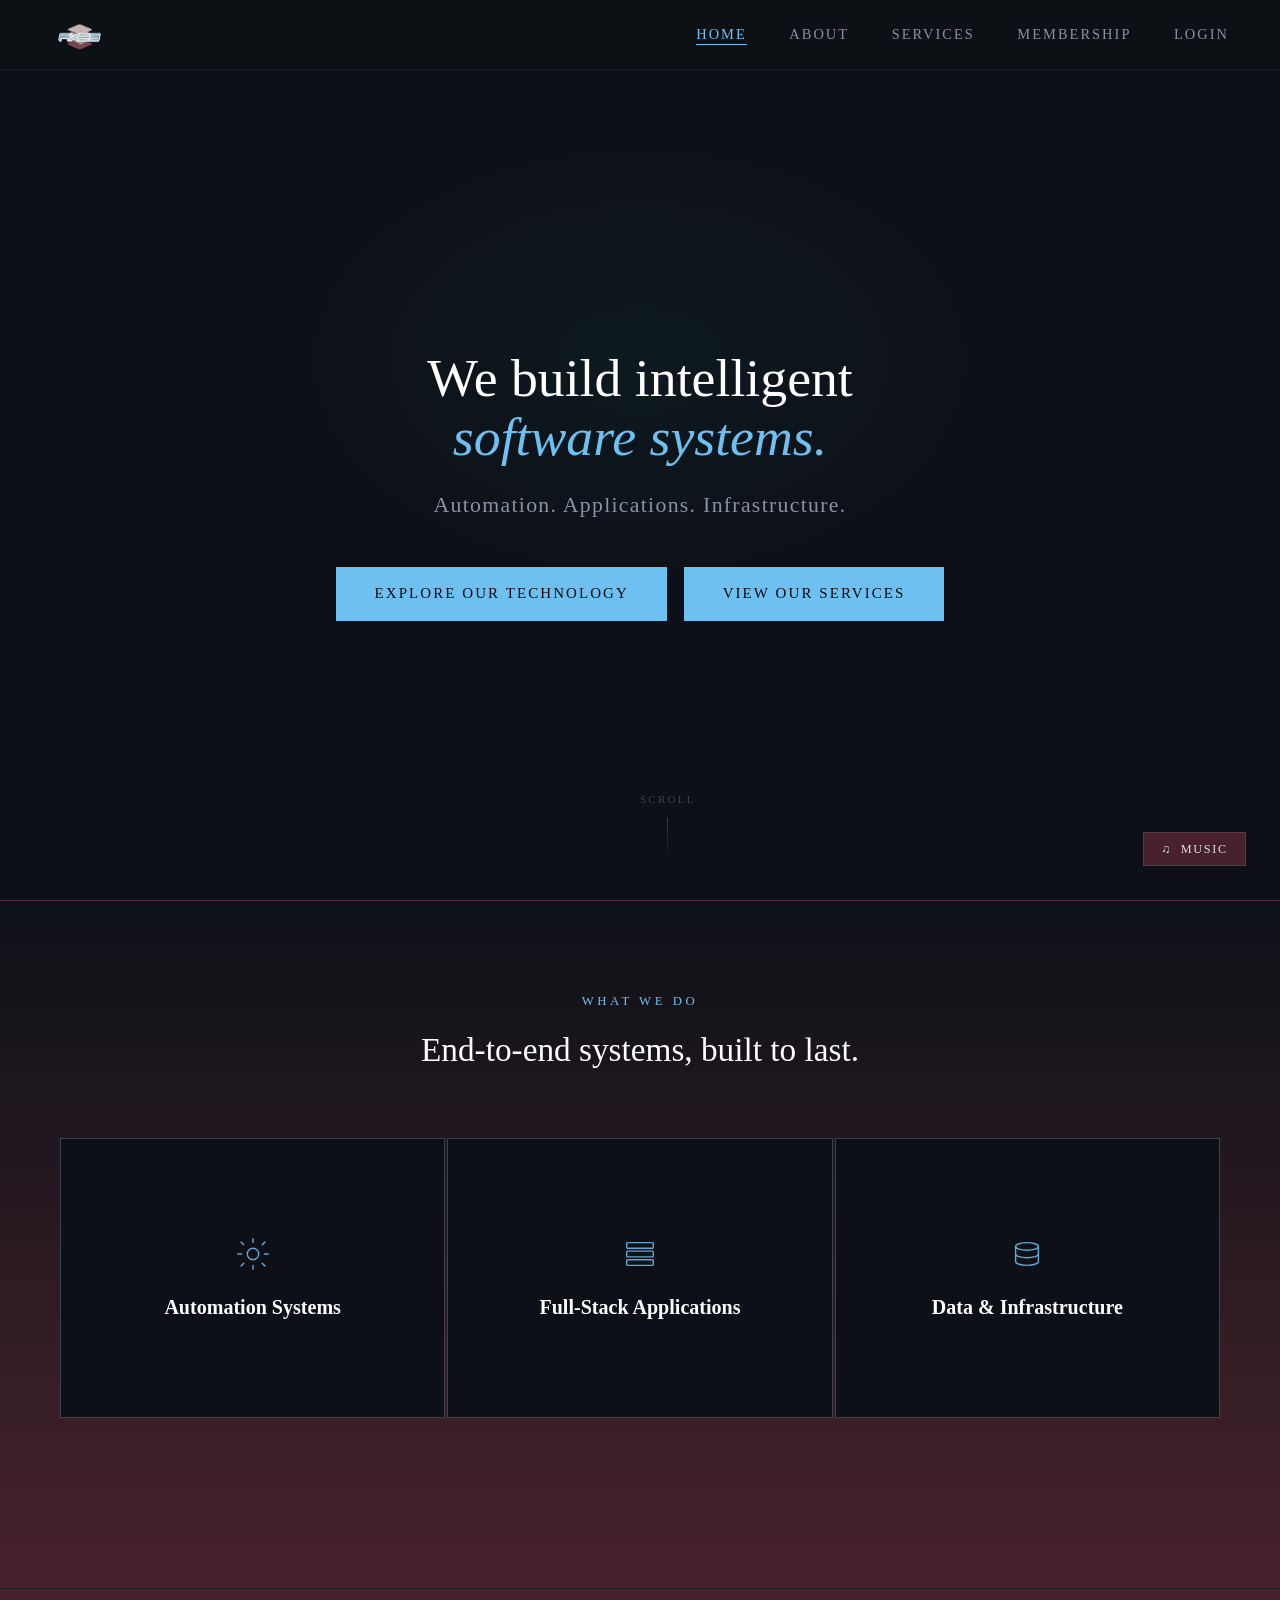
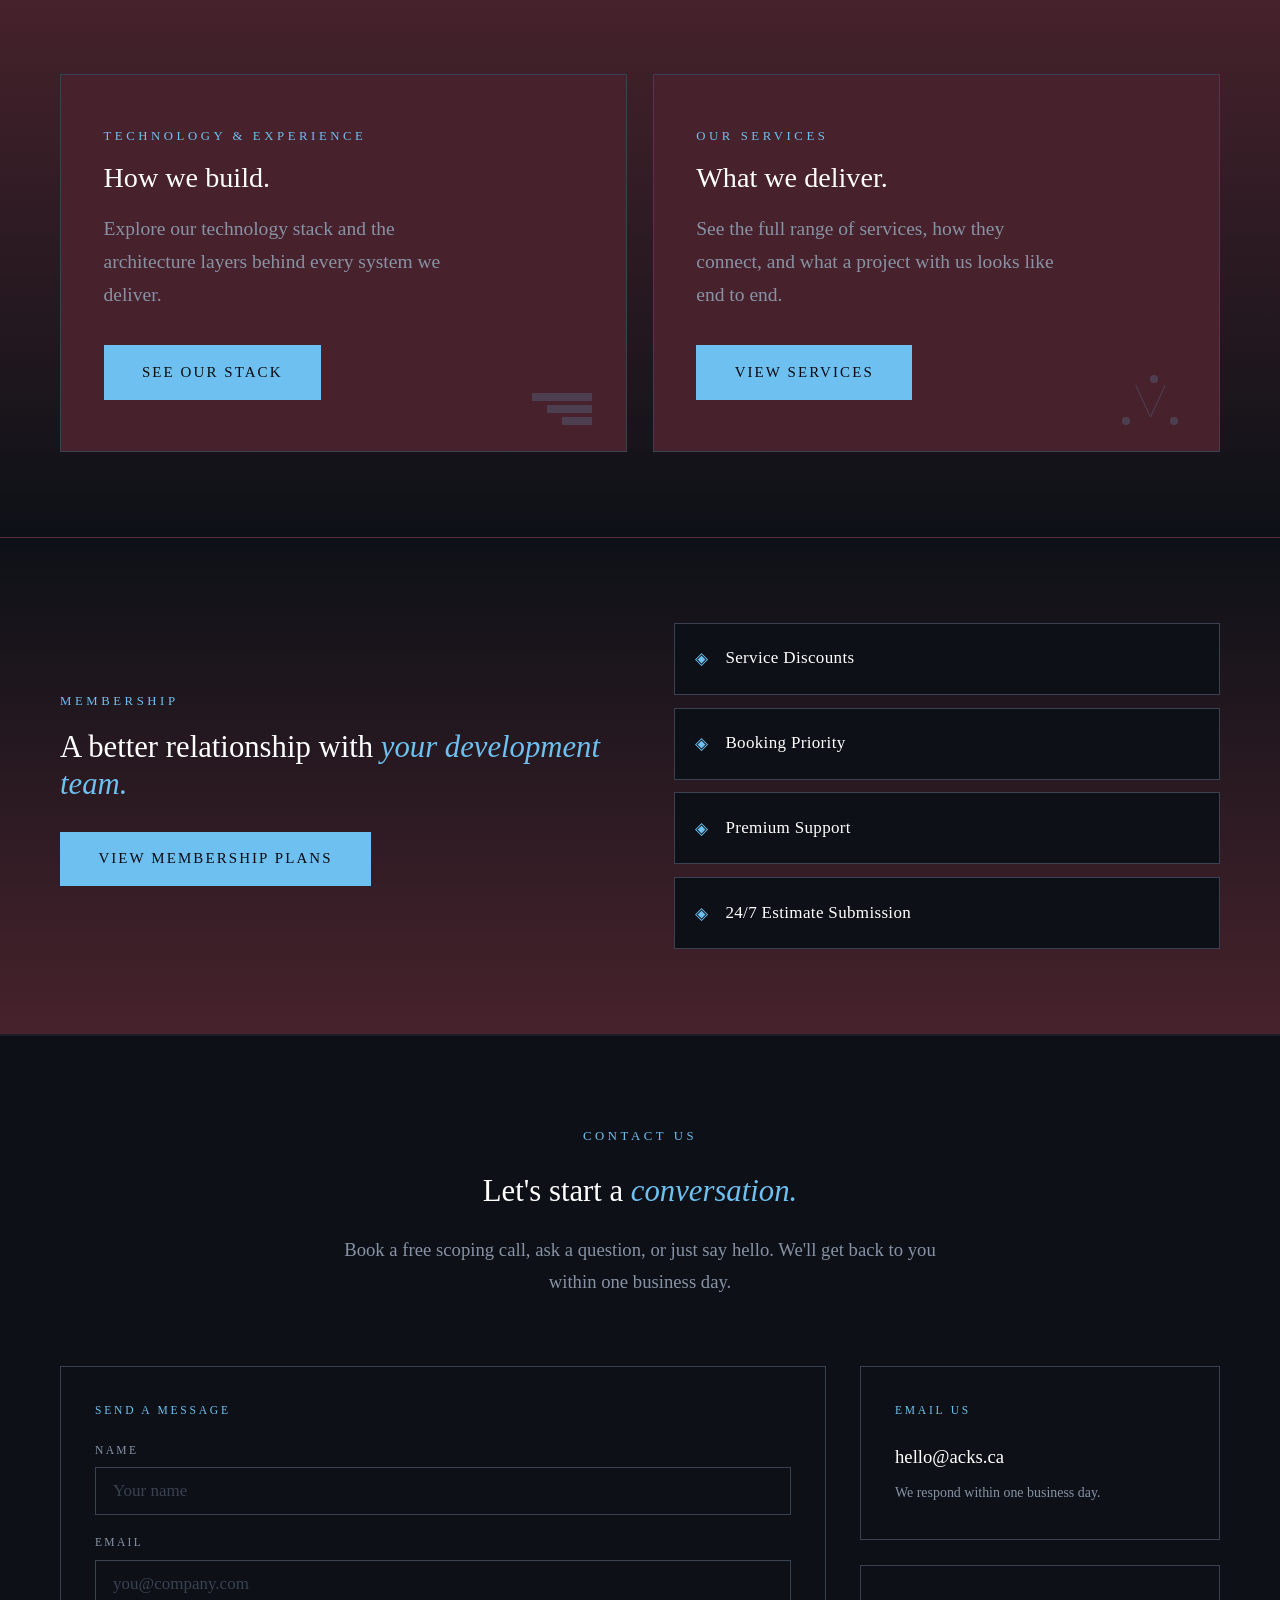
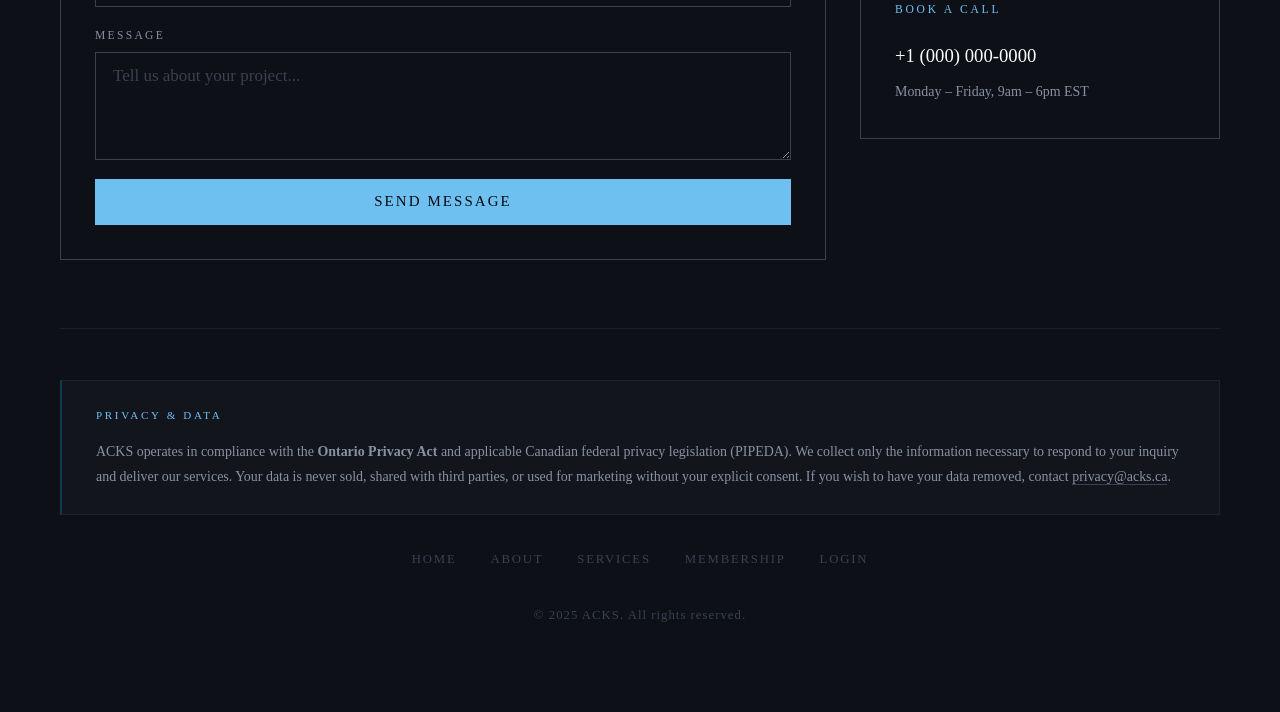
==== commit d8c57fa9: "l" ====
--- a/index.html
+++ b/index.html
@@ -245,18 +245,6 @@
     </div>
   </section>
 
-  <!-- LAST PANEL -->
-  <section id="lastPanel">
-    <div class="last">
-      <div class="last-text fade-in">
-        <span class="section-label">Ready?</span>
-        <h2>Time to get the<br><span class="highlight">ball rolling.</span></h2>
-        <p>See what we can build for you — browse our services or start a conversation.</p>
-        <a href="services.html" class="btn">View Our Services</a>
-      </div>
-    </div>
-  </section>
-
   <!-- CONTACT FOOTER -->
   <footer id="contact">
     <div class="contact-inner">
--- a/css/main.css
+++ b/css/main.css
@@ -75,15 +75,15 @@
 #about-sme-banner{position:relative}
 
 /* ── PAGE HEADERS ── */
-#about-hero,#services-hero{min-height:52vh;display:flex;align-items:center;justify-content:center;text-align:center;padding:calc(var(--nav-height) + 5rem) 2rem 5rem;background:var(--color-bg);border-bottom:1px solid var(--line);position:relative;overflow:hidden}
-.page-about #about-hero{background:radial-gradient(ellipse 80% 60% at 20% 50%,rgba(0,212,255,.06) 0%,transparent 60%),radial-gradient(ellipse 60% 80% at 80% 30%,rgba(124,92,191,.07) 0%,transparent 60%),var(--black)}
-.page-services #services-hero{background:radial-gradient(ellipse 70% 60% at 30% 50%,rgba(0,212,255,.05) 0%,transparent 60%),radial-gradient(ellipse 50% 80% at 75% 30%,rgba(124,92,191,.06) 0%,transparent 60%),var(--navy)}
+#about-hero,#services-hero,#membership-hero{min-height:100vh;display:flex;align-items:center;justify-content:center;text-align:center;padding:calc(var(--nav-height) + 2rem) 2rem 6rem;background:transparent;border-bottom:1px solid rgba(255,255,255,.07);position:relative;overflow:hidden}
+/* about-hero gradient now handled by shared rule */
+/* services-hero gradient now handled by shared rule */
 .page-header-content{max-width:800px;width:100%;position:relative;z-index:1}
-.page-header-content h1{font-size:clamp(2.2rem,4.2vw,3.8rem);font-weight:normal;line-height:1.1;color:var(--white);margin-bottom:1.2rem;cursor:default}
+.page-header-content h1{font-size:clamp(2rem,4.2vw,3.8rem);font-weight:normal;line-height:1.1;color:var(--white);margin-bottom:1.2rem;cursor:default;transition:text-shadow .35s ease}
 .page-header-content .hero-sub{font-size:1.2rem;color:var(--grey-mid);max-width:640px;margin:0 auto}
-.header-glow-overlay{position:absolute;inset:0;background:radial-gradient(ellipse 60% 50% at 50% 50%,rgba(0,212,255,.07) 0%,transparent 70%);opacity:0;pointer-events:none;z-index:0;transition:opacity 1.2s ease}
+.header-glow-overlay{position:absolute;inset:0;background:radial-gradient(ellipse 60% 50% at 50% 50%,rgba(0,212,255,.12) 0%,transparent 70%);opacity:0;pointer-events:none;z-index:0;transition:opacity .5s ease}
 .header-glow-overlay.header-glow-active{opacity:1}
-#hero h1:hover,#about-hero h1:hover,#services-hero h1:hover{text-shadow:0 0 80px rgba(0,212,255,.12);transition:text-shadow .8s ease}
+#hero h1:hover,#about-hero h1:hover,#services-hero h1:hover,#membership-hero h1:hover{text-shadow:0 0 60px rgba(0,212,255,.35),0 0 120px rgba(0,212,255,.15);transition:text-shadow .35s ease}
 
 /* ── HOME HERO ── */
 #hero{min-height:100vh;display:flex;flex-direction:column;align-items:center;justify-content:center;text-align:center;padding-top:calc(var(--nav-height) + 4rem);padding-bottom:4rem;padding-left:2rem;padding-right:2rem;position:relative;background:var(--color-bg);overflow:hidden}
@@ -96,7 +96,7 @@
 @keyframes ballRestGlow{0%,100%{box-shadow:0 0 0 1px rgba(0,212,255,.4),0 0 28px rgba(0,212,255,.25),0 0 60px rgba(0,212,255,.1)}50%{box-shadow:0 0 0 2px rgba(0,212,255,.65),0 0 50px rgba(0,212,255,.4),0 0 100px rgba(0,212,255,.15)}}
 .ball-glow-active{animation:ballRestGlow 2s ease-in-out infinite !important}
 .hero-content{max-width:860px;width:100%;position:relative;z-index:1;cursor:default}
-.hero-content h1{font-size:clamp(1.9rem,4vw,3.4rem);font-weight:normal;line-height:1.1;color:var(--white);white-space:nowrap;margin-bottom:1.2rem;text-align:center}.hero-sub{font-size:1.28rem;color:var(--grey-mid);letter-spacing:.06em;margin-bottom:2.5rem}
+.hero-content h1{font-size:clamp(2rem,4.2vw,3.9rem);font-weight:normal;line-height:1.1;color:var(--white);white-space:nowrap;margin-bottom:1.2rem;text-align:center}.hero-sub{font-size:1.28rem;color:var(--grey-mid);letter-spacing:.06em;margin-bottom:2.5rem}
 .hero-buttons{display:flex;gap:1rem;justify-content:center;flex-wrap:wrap}
 .scroll-cue{position:absolute;bottom:2.5rem;left:50%;transform:translateX(-50%);display:flex;flex-direction:column;align-items:center;gap:.5rem;color:var(--grey-dark);font-size:.65rem;letter-spacing:.2em;text-transform:uppercase}
 .scroll-cue-line{width:1px;height:40px;background:linear-gradient(to bottom,var(--grey-dark),transparent)}
@@ -104,14 +104,14 @@
 /* ── VALUE STATEMENT ── */
 #value-statement{background:var(--color-bg-alt);border-top:1px solid var(--line);border-bottom:1px solid var(--line);padding-bottom:10rem}
 .value-grid{display:grid;grid-template-columns:repeat(3,1fr);gap:2px;max-width:var(--max-width);margin:0 auto}
-.flip-card{perspective:1000px;background:transparent !important;border:none !important;padding:0 !important}
+.flip-card{perspective:1000px;background:transparent !important;border:none !important;padding:0 !important;cursor:pointer;outline:none}
 .flip-inner{position:relative;width:100%;height:280px;transform-style:preserve-3d;transition:transform .7s cubic-bezier(.4,0,.2,1)}
 .flip-card.flipped .flip-inner{transform:rotateY(180deg)}
-.flip-front,.flip-back{position:absolute;inset:0;backface-visibility:hidden;-webkit-backface-visibility:hidden;display:flex;flex-direction:column;align-items:center;justify-content:center;padding:2.5rem 2rem;background:var(--navy);border:1px solid var(--grey-dark)}
-.flip-front{gap:2rem}
+.flip-front,.flip-back{position:absolute;inset:0;backface-visibility:hidden;-webkit-backface-visibility:hidden;display:flex;flex-direction:column;align-items:center;justify-content:center;padding:2.5rem 2rem;background:var(--navy);border:1px solid var(--grey-dark);transition:border-color .25s}
+.flip-front{gap:1.2rem}
 .flip-back{transform:rotateY(180deg);background:var(--navy-mid);border-color:rgba(181,204,218,.12)}
-.flip-back p{font-size:1.26rem;color:var(--grey-light);line-height:1.75;text-align:center}
-.flip-front h3{font-size:1.65rem;color:var(--white)}
+.flip-back p{font-size:1rem;color:var(--grey-light);line-height:1.75;text-align:center}
+.flip-front h3{font-size:1.18rem;color:var(--white);text-align:center;line-height:1.3}
 .value-icon{width:38px;height:38px;color:var(--cyan-bright);opacity:.85}
 .value-icon svg{width:100%;height:100%}
 
@@ -1021,3 +1021,20 @@
 .compare-table .check-yes { color: var(--cyan-bright); font-size: 1.1rem; }
 .compare-table .check-no { color: var(--grey-dark); }
 .compare-table .check-pro { color: #c0a0ff; font-size: 1rem; font-weight: normal; }
+
+/* ── Inner page hero scroll cue & animations ── */
+.page-hero-scroll-cue{
+  position:absolute;bottom:2.5rem;left:50%;transform:translateX(-50%);
+  display:flex;flex-direction:column;align-items:center;gap:.5rem;
+  color:var(--grey-dark);font-size:.65rem;letter-spacing:.2em;text-transform:uppercase;
+}
+.page-hero-scroll-cue .scroll-cue-line{
+  width:1px;height:40px;
+  background:linear-gradient(to bottom,var(--grey-dark),transparent);
+  animation:scrollPulse 2s ease-in-out infinite;
+}
+/* membership hero background */
+/* membership-hero gradient now handled by shared rule */
+
+.flip-card:hover .flip-front { border-color:rgba(0,212,255,.35); }
+.flip-card:focus-visible .flip-front { box-shadow:inset 0 0 0 2px rgba(0,212,255,.4); }
--- a/css/animation.css
+++ b/css/animation.css
@@ -108,13 +108,13 @@
 
 /* ── Hero entrance ── */
 @keyframes heroRise {
-  from { opacity:0; transform:translateY(28px); }
+  from { opacity:0; transform:translateY(24px); }
   to   { opacity:1; transform:translateY(0); }
 }
-.hero-content h1        { animation:heroRise 0.8s ease 0.2s both; }
-.hero-content .hero-sub { animation:heroRise 0.8s ease 0.4s both; }
-.hero-buttons           { animation:heroRise 0.8s ease 0.6s both; }
-.scroll-cue             { animation:heroRise 0.8s ease 1.0s both; }
+.hero-content h1        { animation:heroRise 0.9s cubic-bezier(0.22,1,0.36,1) 0.15s both; }
+.hero-content .hero-sub { animation:heroRise 0.9s cubic-bezier(0.22,1,0.36,1) 0.32s both; }
+.hero-buttons           { animation:heroRise 0.9s cubic-bezier(0.22,1,0.36,1) 0.50s both; }
+.scroll-cue             { animation:heroRise 0.9s cubic-bezier(0.22,1,0.36,1) 0.85s both; }
 
 @keyframes scrollPulse {
   0%,100%{opacity:0.25;transform:scaleY(0.8)}
@@ -157,3 +157,9 @@
 .combination-card  { transition:transform 0.25s ease,border-color 0.25s ease; }
 .package-card      { transition:transform 0.25s ease,border-color 0.25s ease; }
 .cta-content .btn  { transition:background 0.25s,color 0.25s,transform 0.2s,box-shadow 0.2s; }
+
+/* ── Inner page hero entrance animations ── */
+.page-header-content .section-label { animation:heroRise 0.85s cubic-bezier(0.22,1,0.36,1) 0.1s both; }
+.page-header-content h1             { animation:heroRise 0.9s cubic-bezier(0.22,1,0.36,1) 0.25s both; }
+.page-header-content .hero-sub      { animation:heroRise 0.9s cubic-bezier(0.22,1,0.36,1) 0.45s both; }
+.page-hero-scroll-cue               { animation:heroRise 0.9s cubic-bezier(0.22,1,0.36,1) 0.82s both; }
--- a/css/responsive.css
+++ b/css/responsive.css
@@ -73,6 +73,14 @@
   .hero-buttons { flex-direction:column; align-items:center; }
   .page-header-content h1 { font-size:clamp(1.9rem,6.5vw,3rem); }
   .page-header-content .hero-sub { font-size:1.05rem; }
+
+  /* Inner page heroes — shorter on mobile */
+  #about-hero, #services-hero, #membership-hero {
+    min-height: 65vh;
+    padding-top: calc(var(--nav-height) + 3rem);
+    padding-bottom: 4rem;
+  }
+  .page-hero-scroll-cue { bottom: 1.5rem; }
 
   /* Section headers */
   .section-header { margin-bottom:2.5rem; }
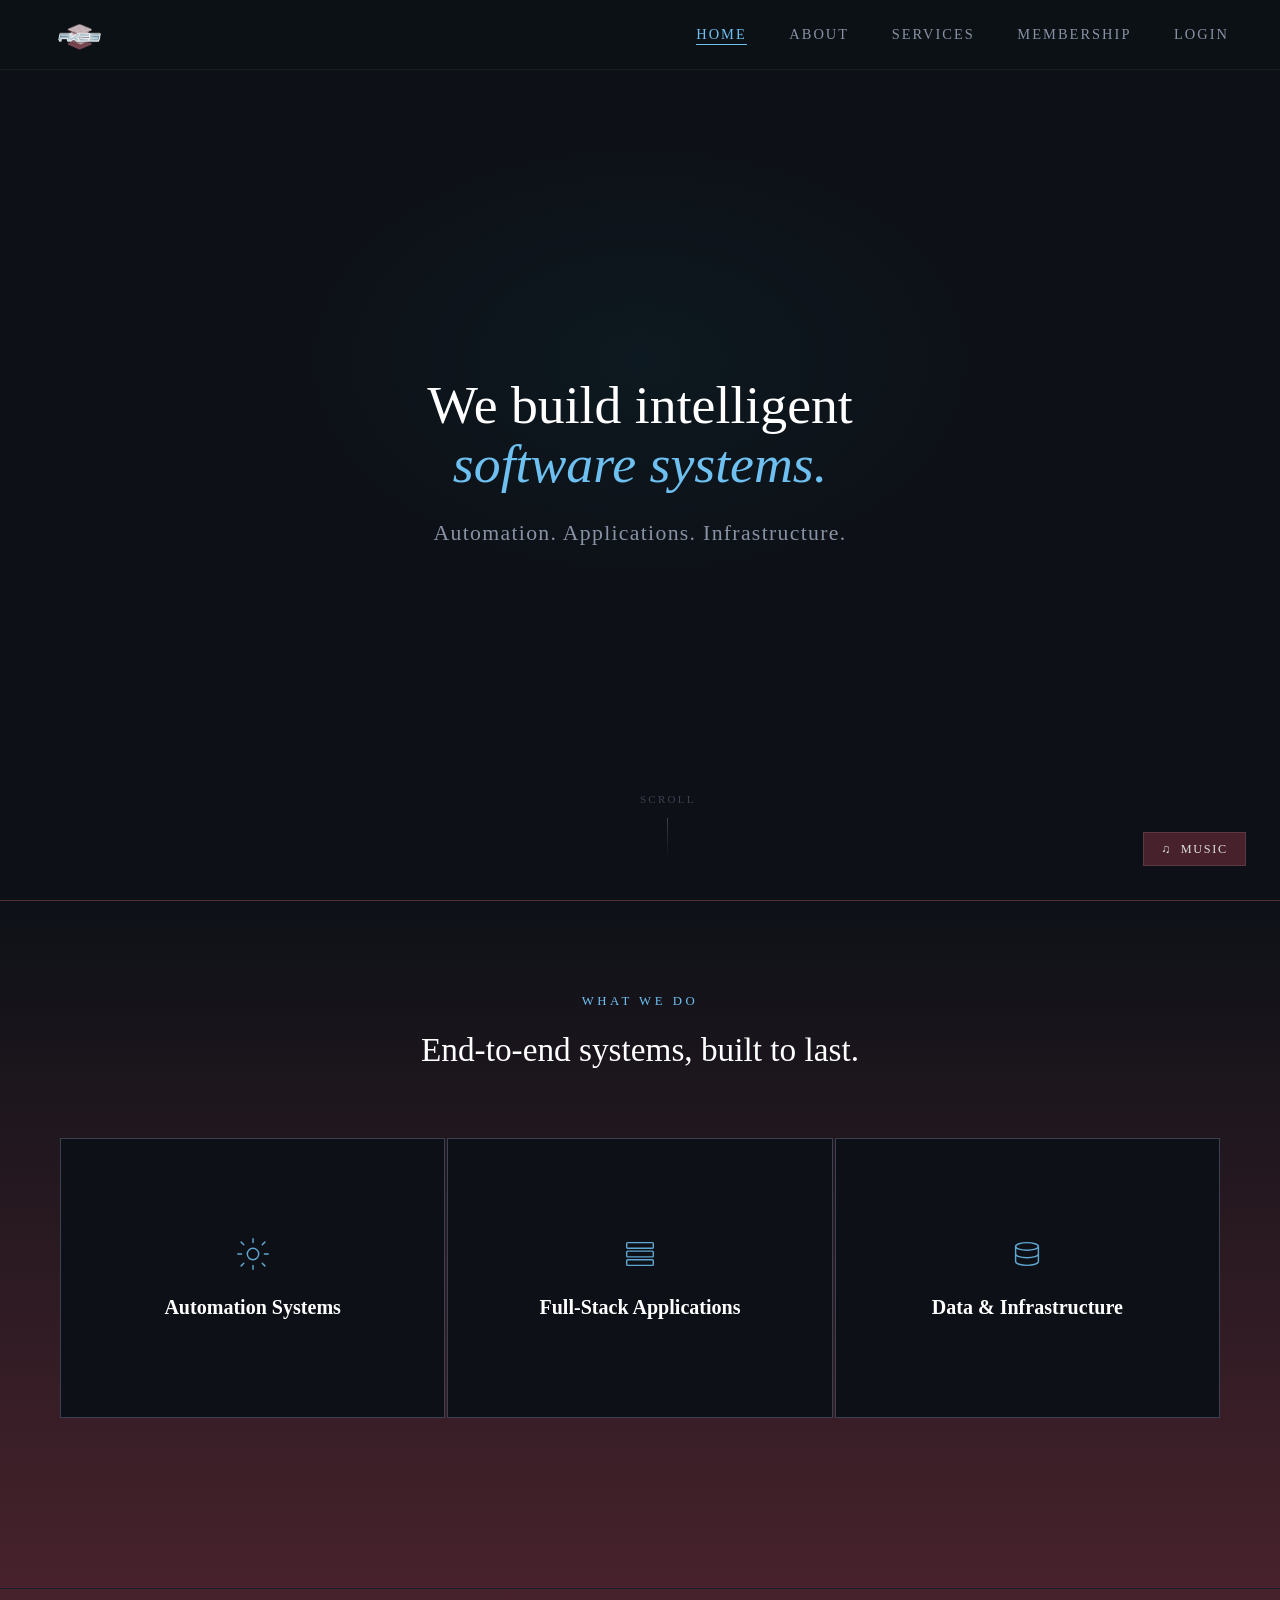
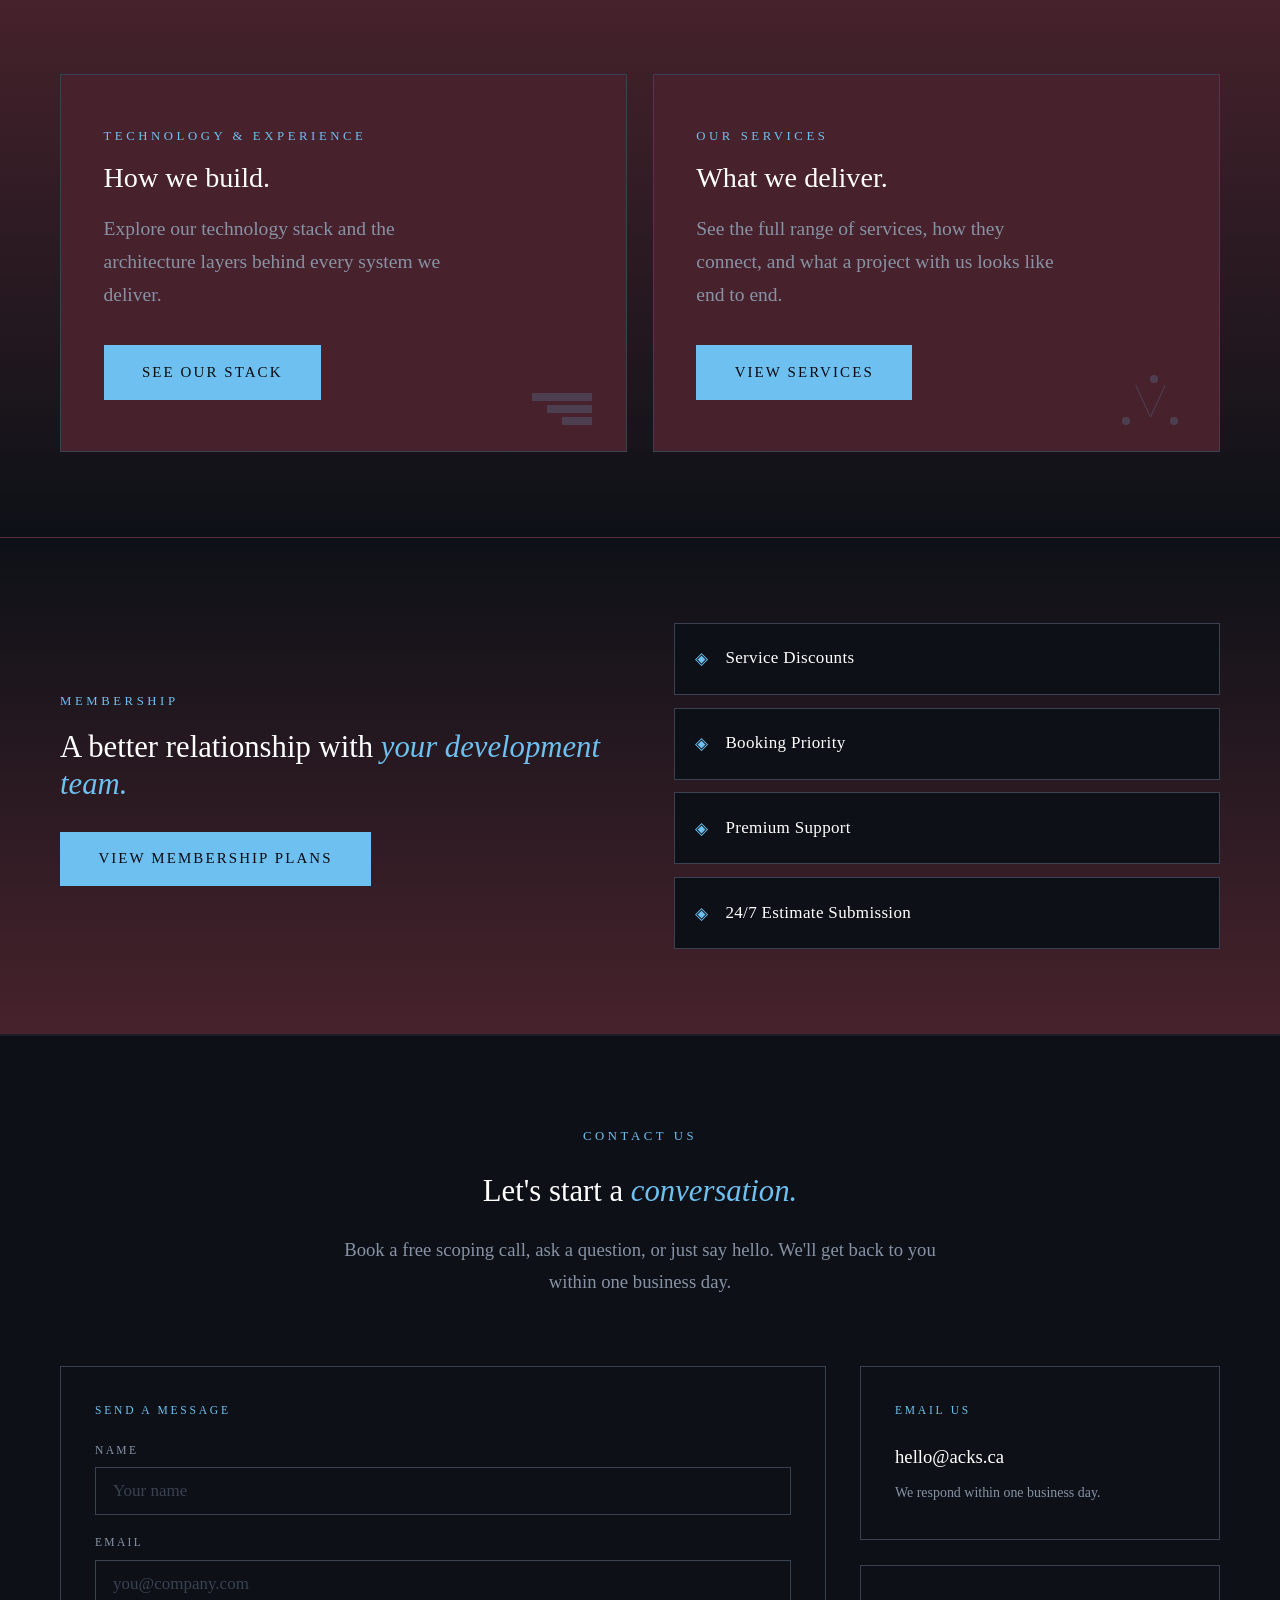
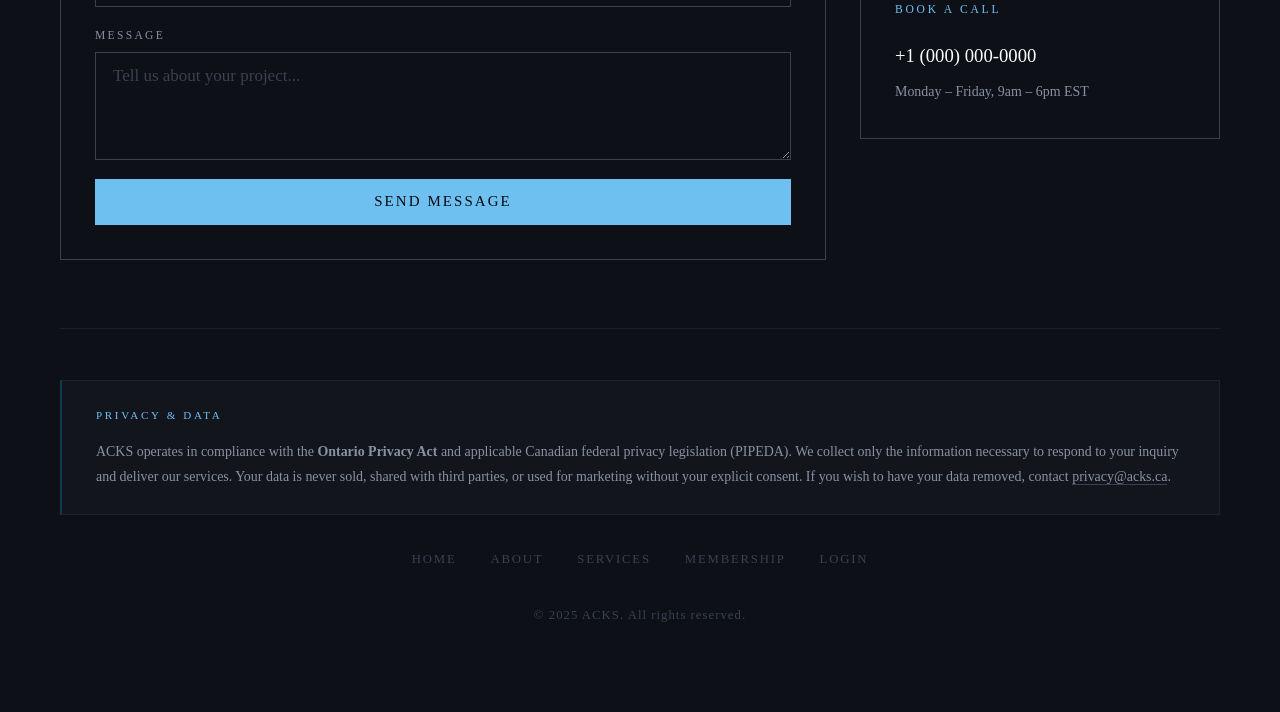
==== commit 0622c582: "buttons removed from home page" ====
--- a/index.html
+++ b/index.html
@@ -70,10 +70,6 @@
     <div class="hero-content">
       <h1>We build intelligent<br><span class="highlight">software systems.</span></h1>
       <p class="hero-sub">Automation. Applications. Infrastructure.</p>
-      <div class="hero-buttons">
-        <a href="about.html" class="btn">Explore Our Technology</a>
-        <a href="services.html" class="btn btn-outline">View Our Services</a>
-      </div>
     </div>
 
     <div class="scroll-cue" aria-hidden="true">
